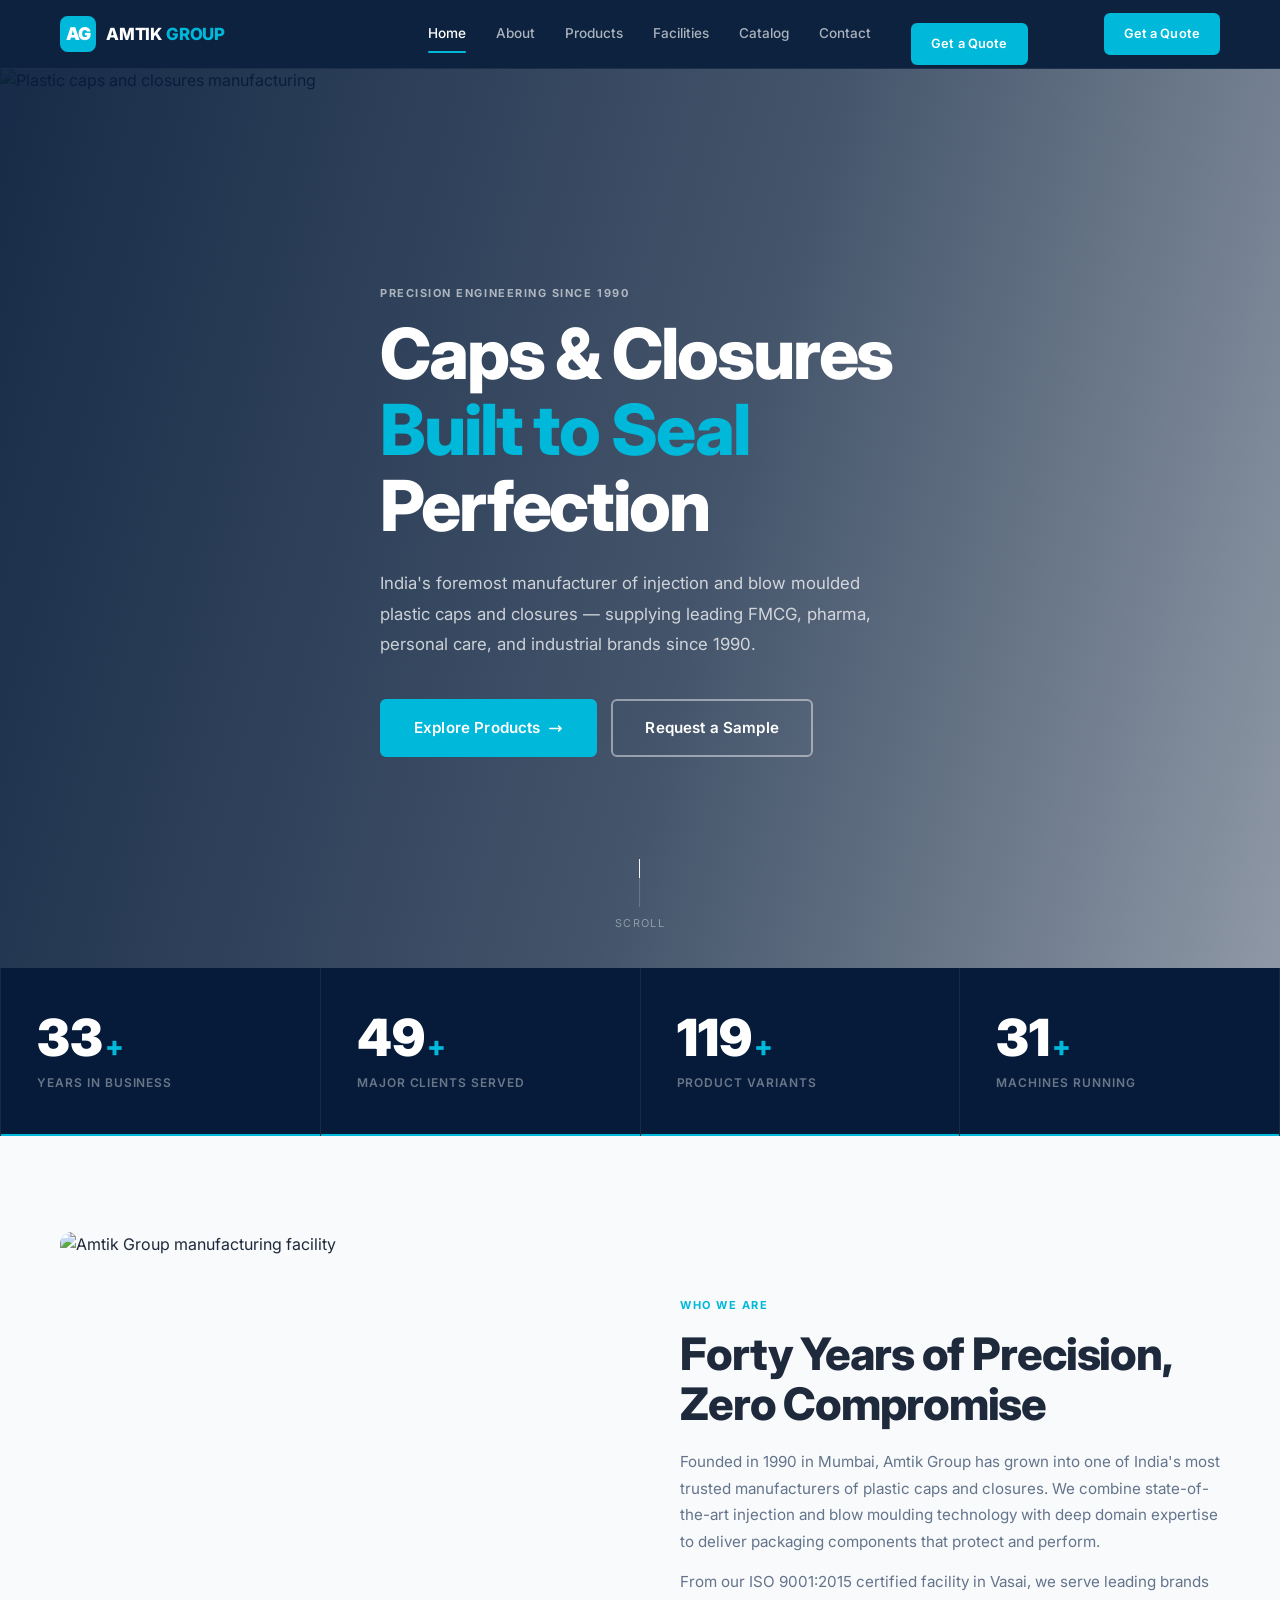
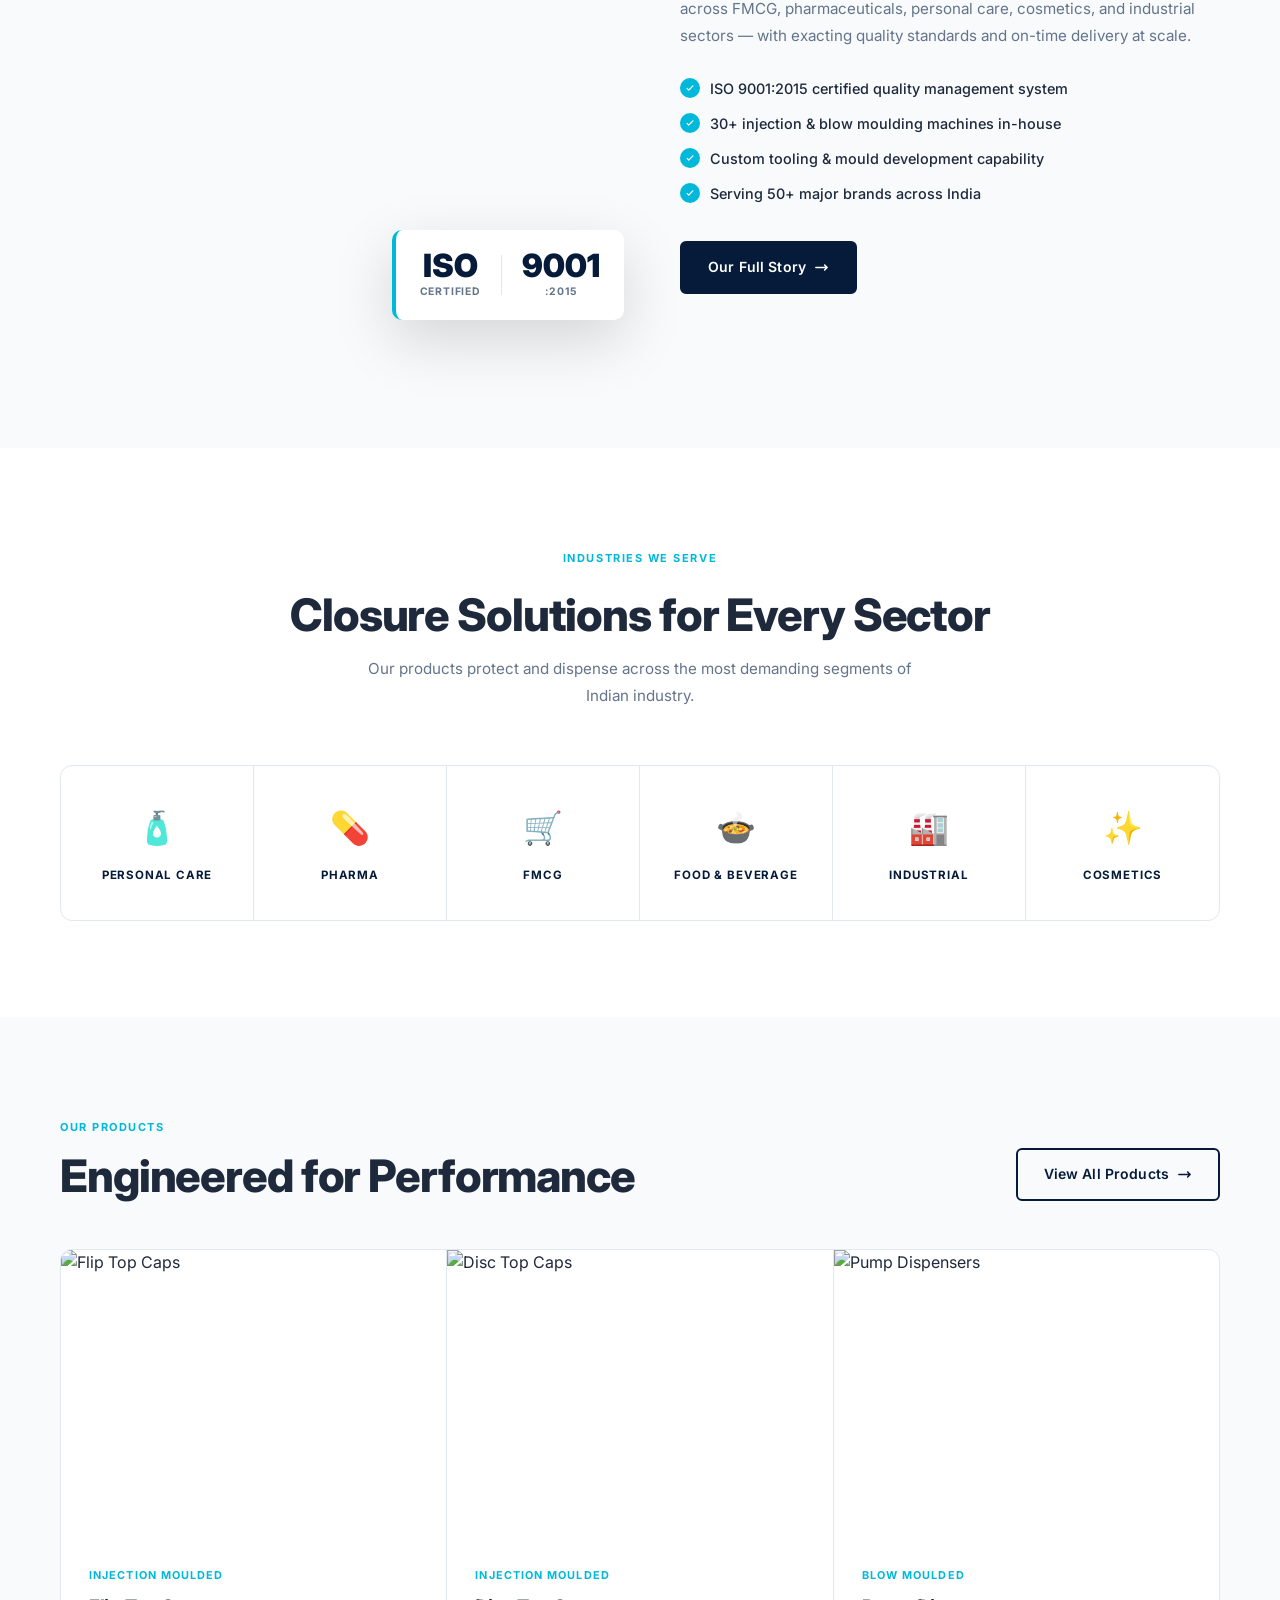
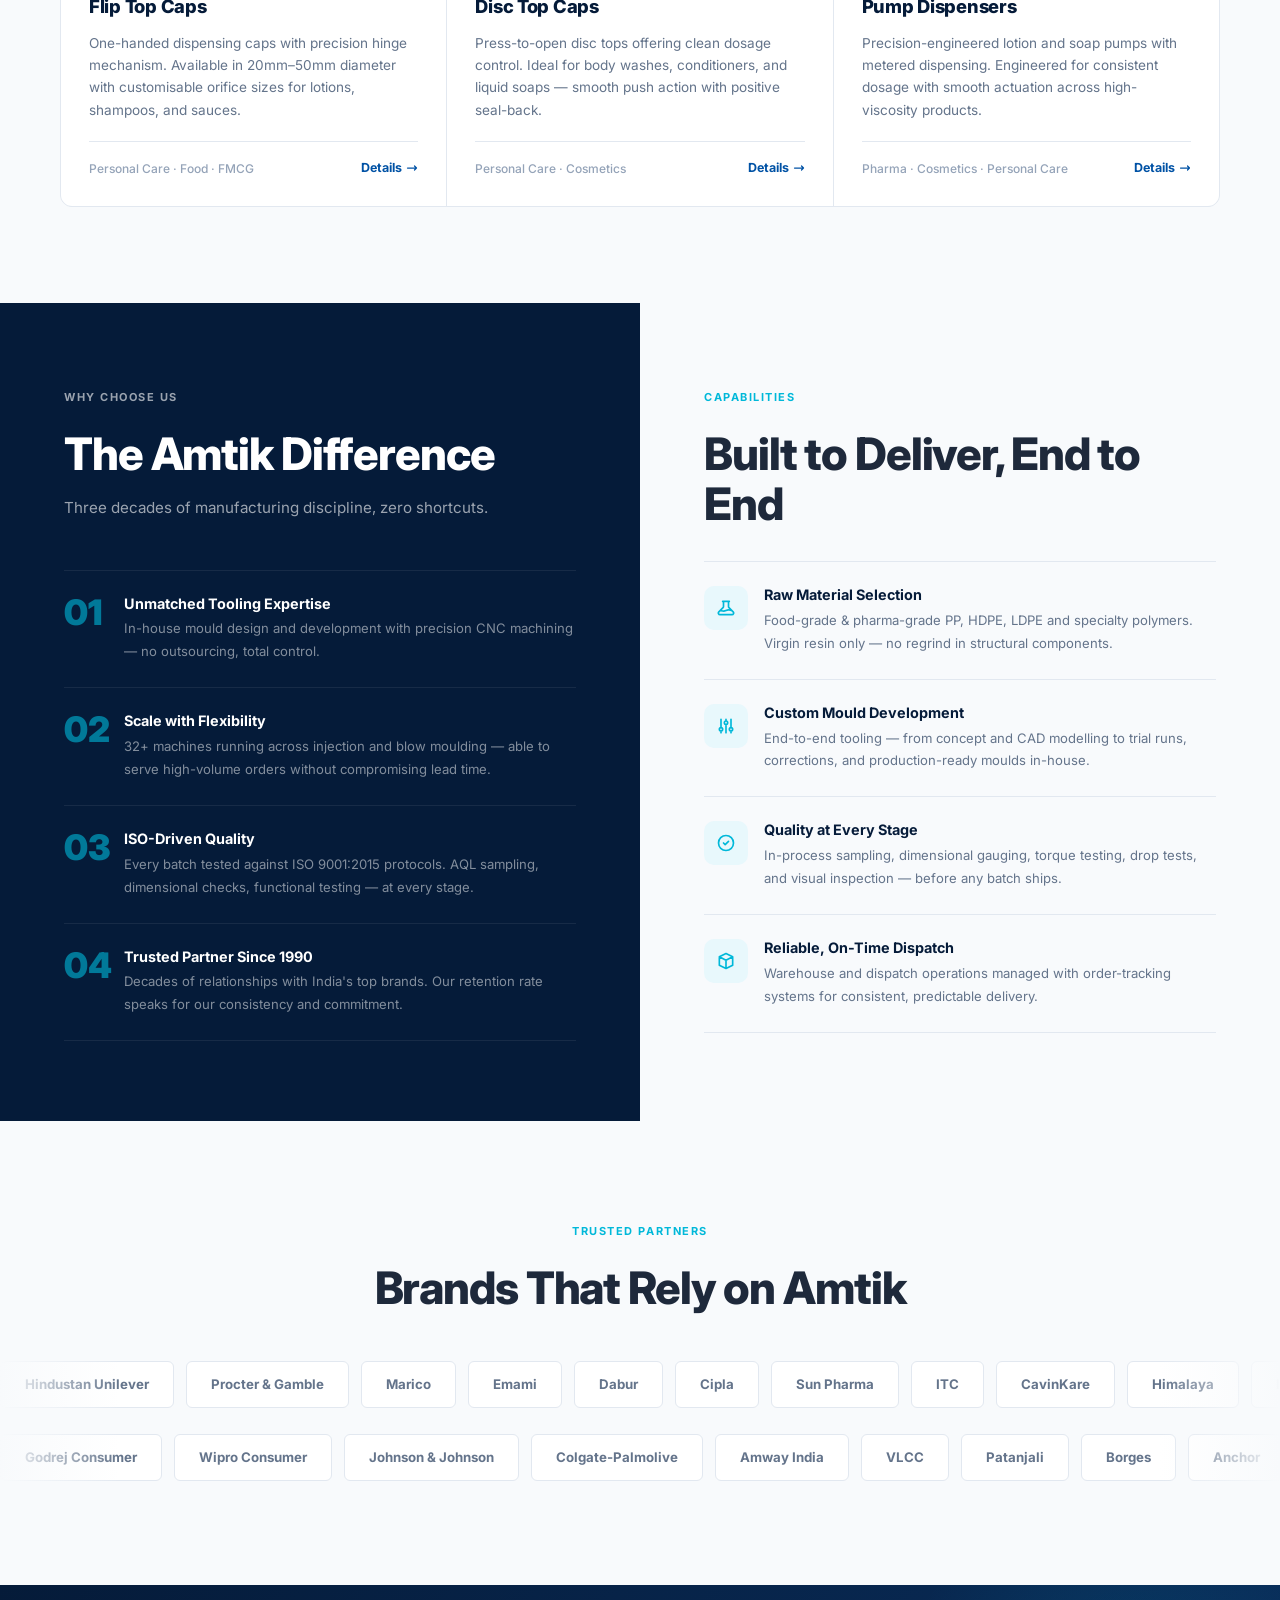
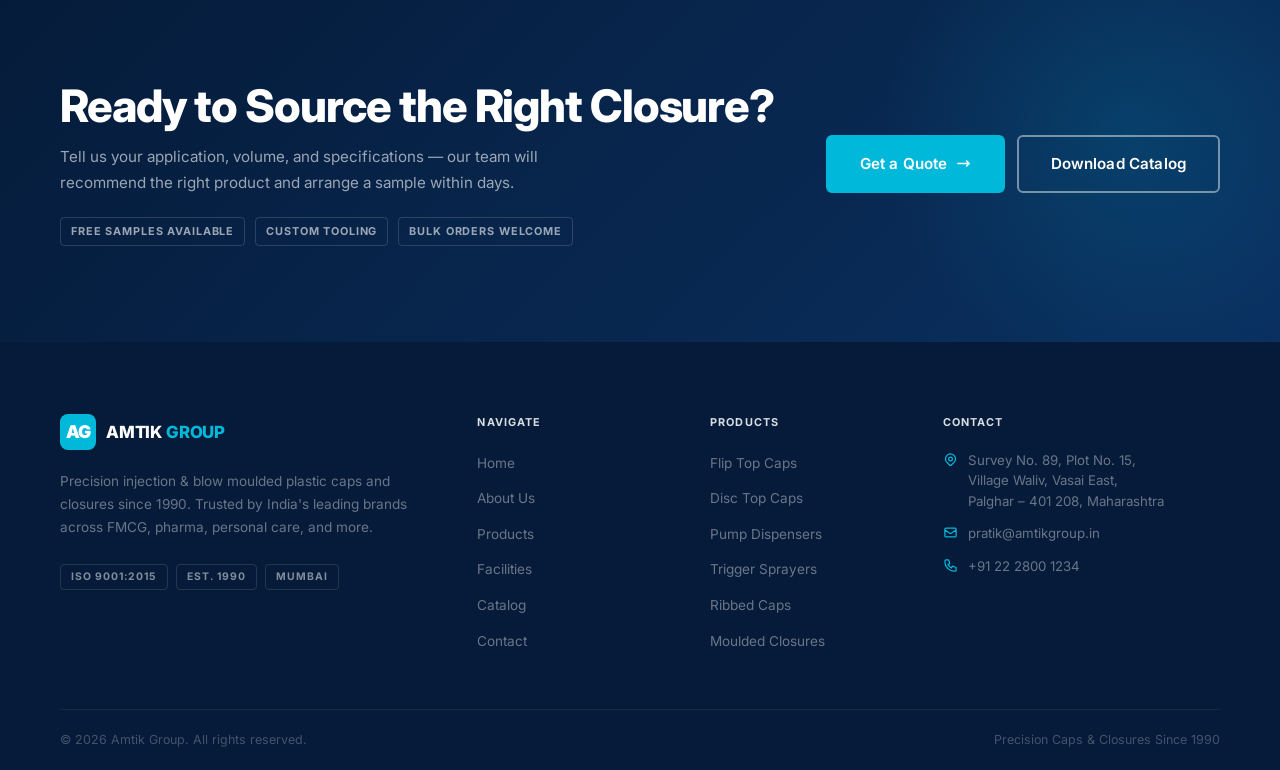
==== index.html @ 9a057780 "Initial build: Amtik Group multi-page website 6-page static site (Home, About, Products, Facilities," ====
<!DOCTYPE html>
<html lang="en">
<head>
  <meta charset="UTF-8">
  <meta name="viewport" content="width=device-width, initial-scale=1.0">
  <title>Amtik Group — Precision Plastic Caps &amp; Closures Since 1990</title>
  <meta name="description" content="India's trusted manufacturer of injection and blow moulded plastic caps and closures for FMCG, pharma, personal care, and industrial segments. ISO 9001:2015 certified.">
  <link rel="stylesheet" href="style.css">
</head>
<body>

  <div id="nav-mount"></div>

  <!-- HERO -->
  <section class="hero">
    <div class="hero-img">
      <img src="https://images.unsplash.com/photo-1504328345606-18bbc8c9d7d1?auto=format&fit=crop&w=1600&q=85" alt="Plastic caps and closures manufacturing" loading="eager">
    </div>
    <div class="container">
      <div class="hero-content">
        <span class="eyebrow eyebrow-white">Precision Engineering Since 1990</span>
        <h1>Caps &amp; Closures<br><em>Built to Seal</em><br>Perfection</h1>
        <p class="hero-sub">India's foremost manufacturer of injection and blow moulded plastic caps and closures — supplying leading FMCG, pharma, personal care, and industrial brands since 1990.</p>
        <div class="hero-actions">
          <a href="products.html" class="btn btn-primary btn-lg">
            Explore Products
            <svg xmlns="http://www.w3.org/2000/svg" fill="none" viewBox="0 0 24 24" stroke="currentColor" stroke-width="2.5"><path stroke-linecap="round" stroke-linejoin="round" d="M17 8l4 4m0 0l-4 4m4-4H3"/></svg>
          </a>
          <a href="contact.html" class="btn btn-outline btn-lg">Request a Sample</a>
        </div>
      </div>
    </div>
    <div class="hero-scroll">
      <div class="scroll-bar"></div>
      <span>Scroll</span>
    </div>
  </section>

  <!-- STATS -->
  <div class="stats">
    <div class="stats-row">
      <div class="stat">
        <div class="stat-num"><span data-target="34">0</span><sup>+</sup></div>
        <div class="stat-label">Years in Business</div>
      </div>
      <div class="stat">
        <div class="stat-num"><span data-target="50">0</span><sup>+</sup></div>
        <div class="stat-label">Major Clients Served</div>
      </div>
      <div class="stat">
        <div class="stat-num"><span data-target="120">0</span><sup>+</sup></div>
        <div class="stat-label">Product Variants</div>
      </div>
      <div class="stat">
        <div class="stat-num"><span data-target="32">0</span><sup>+</sup></div>
        <div class="stat-label">Machines Running</div>
      </div>
    </div>
  </div>

  <!-- ABOUT STRIP -->
  <section class="about-home">
    <div class="container">
      <div class="about-home-grid">
        <div class="about-home-image" data-reveal>
          <img src="https://images.unsplash.com/photo-1581092918056-0c4c3acd3789?auto=format&fit=crop&w=800&q=85" alt="Amtik Group manufacturing facility" loading="lazy">
          <div class="about-home-badge">
            <div class="badge-stat">
              <div class="num">ISO</div>
              <div class="lbl">Certified</div>
            </div>
            <div class="badge-divider"></div>
            <div class="badge-stat">
              <div class="num">9001</div>
              <div class="lbl">:2015</div>
            </div>
          </div>
        </div>
        <div class="about-home-text" data-reveal>
          <span class="eyebrow">Who We Are</span>
          <h2>Forty Years of Precision, Zero Compromise</h2>
          <p>Founded in 1990 in Mumbai, Amtik Group has grown into one of India's most trusted manufacturers of plastic caps and closures. We combine state-of-the-art injection and blow moulding technology with deep domain expertise to deliver packaging components that protect and perform.</p>
          <p>From our ISO 9001:2015 certified facility in Vasai, we serve leading brands across FMCG, pharmaceuticals, personal care, cosmetics, and industrial sectors — with exacting quality standards and on-time delivery at scale.</p>
          <ul class="check-list">
            <li>
              <span class="check-icon">
                <svg xmlns="http://www.w3.org/2000/svg" fill="none" viewBox="0 0 24 24" stroke="white" stroke-width="3"><path stroke-linecap="round" stroke-linejoin="round" d="M5 13l4 4L19 7"/></svg>
              </span>
              ISO 9001:2015 certified quality management system
            </li>
            <li>
              <span class="check-icon">
                <svg xmlns="http://www.w3.org/2000/svg" fill="none" viewBox="0 0 24 24" stroke="white" stroke-width="3"><path stroke-linecap="round" stroke-linejoin="round" d="M5 13l4 4L19 7"/></svg>
              </span>
              30+ injection &amp; blow moulding machines in-house
            </li>
            <li>
              <span class="check-icon">
                <svg xmlns="http://www.w3.org/2000/svg" fill="none" viewBox="0 0 24 24" stroke="white" stroke-width="3"><path stroke-linecap="round" stroke-linejoin="round" d="M5 13l4 4L19 7"/></svg>
              </span>
              Custom tooling &amp; mould development capability
            </li>
            <li>
              <span class="check-icon">
                <svg xmlns="http://www.w3.org/2000/svg" fill="none" viewBox="0 0 24 24" stroke="white" stroke-width="3"><path stroke-linecap="round" stroke-linejoin="round" d="M5 13l4 4L19 7"/></svg>
              </span>
              Serving 50+ major brands across India
            </li>
          </ul>
          <a href="about.html" class="btn btn-dark">
            Our Full Story
            <svg xmlns="http://www.w3.org/2000/svg" fill="none" viewBox="0 0 24 24" stroke="currentColor" stroke-width="2.5"><path stroke-linecap="round" stroke-linejoin="round" d="M17 8l4 4m0 0l-4 4m4-4H3"/></svg>
          </a>
        </div>
      </div>
    </div>
  </section>

  <!-- INDUSTRIES SERVED -->
  <section class="industries">
    <div class="container">
      <div class="section-header center" data-reveal>
        <span class="eyebrow">Industries We Serve</span>
        <h2>Closure Solutions for Every Sector</h2>
        <p>Our products protect and dispense across the most demanding segments of Indian industry.</p>
      </div>
      <div class="ind-grid" data-reveal>
        <div class="ind-cell">
          <div class="ind-icon">🧴</div>
          <div class="ind-name">Personal Care</div>
        </div>
        <div class="ind-cell">
          <div class="ind-icon">💊</div>
          <div class="ind-name">Pharma</div>
        </div>
        <div class="ind-cell">
          <div class="ind-icon">🛒</div>
          <div class="ind-name">FMCG</div>
        </div>
        <div class="ind-cell">
          <div class="ind-icon">🍲</div>
          <div class="ind-name">Food &amp; Beverage</div>
        </div>
        <div class="ind-cell">
          <div class="ind-icon">🏭</div>
          <div class="ind-name">Industrial</div>
        </div>
        <div class="ind-cell">
          <div class="ind-icon">✨</div>
          <div class="ind-name">Cosmetics</div>
        </div>
      </div>
    </div>
  </section>

  <!-- FEATURED PRODUCTS -->
  <section class="products-home">
    <div class="container">
      <div class="prod-header">
        <div>
          <span class="eyebrow">Our Products</span>
          <h2>Engineered for Performance</h2>
        </div>
        <a href="products.html" class="btn btn-outline-dark">
          View All Products
          <svg xmlns="http://www.w3.org/2000/svg" fill="none" viewBox="0 0 24 24" stroke="currentColor" stroke-width="2.5"><path stroke-linecap="round" stroke-linejoin="round" d="M17 8l4 4m0 0l-4 4m4-4H3"/></svg>
        </a>
      </div>
      <div class="prod-grid">
        <!-- Card 1 -->
        <div class="prod-card" data-reveal>
          <div class="prod-card-img">
            <img src="https://images.unsplash.com/photo-1616118132534-381148898bb4?auto=format&fit=crop&w=600&q=85" alt="Flip Top Caps" loading="lazy">
          </div>
          <div class="prod-card-body">
            <div class="prod-card-tag">Injection Moulded</div>
            <div class="prod-card-name">Flip Top Caps</div>
            <p class="prod-card-desc">One-handed dispensing caps with precision hinge mechanism. Available in 20mm–50mm diameter with customisable orifice sizes for lotions, shampoos, and sauces.</p>
            <div class="prod-card-footer">
              <span class="prod-card-apps">Personal Care · Food · FMCG</span>
              <a href="products.html" class="prod-card-link">
                Details
                <svg xmlns="http://www.w3.org/2000/svg" fill="none" viewBox="0 0 24 24" stroke="currentColor" stroke-width="2.5"><path stroke-linecap="round" stroke-linejoin="round" d="M17 8l4 4m0 0l-4 4m4-4H3"/></svg>
              </a>
            </div>
          </div>
        </div>
        <!-- Card 2 -->
        <div class="prod-card" data-reveal>
          <div class="prod-card-img">
            <img src="https://images.unsplash.com/photo-1644421492933-b5fa4e1b444a?auto=format&fit=crop&w=600&q=85" alt="Disc Top Caps" loading="lazy">
          </div>
          <div class="prod-card-body">
            <div class="prod-card-tag">Injection Moulded</div>
            <div class="prod-card-name">Disc Top Caps</div>
            <p class="prod-card-desc">Press-to-open disc tops offering clean dosage control. Ideal for body washes, conditioners, and liquid soaps — smooth push action with positive seal-back.</p>
            <div class="prod-card-footer">
              <span class="prod-card-apps">Personal Care · Cosmetics</span>
              <a href="products.html" class="prod-card-link">
                Details
                <svg xmlns="http://www.w3.org/2000/svg" fill="none" viewBox="0 0 24 24" stroke="currentColor" stroke-width="2.5"><path stroke-linecap="round" stroke-linejoin="round" d="M17 8l4 4m0 0l-4 4m4-4H3"/></svg>
              </a>
            </div>
          </div>
        </div>
        <!-- Card 3 -->
        <div class="prod-card" data-reveal>
          <div class="prod-card-img">
            <img src="https://images.unsplash.com/photo-1637730177972-0bb1d3a05c43?auto=format&fit=crop&w=600&q=85" alt="Pump Dispensers" loading="lazy">
          </div>
          <div class="prod-card-body">
            <div class="prod-card-tag">Blow Moulded</div>
            <div class="prod-card-name">Pump Dispensers</div>
            <p class="prod-card-desc">Precision-engineered lotion and soap pumps with metered dispensing. Engineered for consistent dosage with smooth actuation across high-viscosity products.</p>
            <div class="prod-card-footer">
              <span class="prod-card-apps">Pharma · Cosmetics · Personal Care</span>
              <a href="products.html" class="prod-card-link">
                Details
                <svg xmlns="http://www.w3.org/2000/svg" fill="none" viewBox="0 0 24 24" stroke="currentColor" stroke-width="2.5"><path stroke-linecap="round" stroke-linejoin="round" d="M17 8l4 4m0 0l-4 4m4-4H3"/></svg>
              </a>
            </div>
          </div>
        </div>
      </div>
    </div>
  </section>

  <!-- WHY AMTIK -->
  <section class="why" style="padding:0;">
    <div class="why-inner">
      <div class="why-left">
        <span class="eyebrow eyebrow-white">Why Choose Us</span>
        <h2 style="color:#fff;">The Amtik Difference</h2>
        <p style="color:rgba(255,255,255,.6);">Three decades of manufacturing discipline, zero shortcuts.</p>
        <div class="why-points">
          <div class="why-pt">
            <div class="why-pt-num">01</div>
            <div>
              <h4>Unmatched Tooling Expertise</h4>
              <p>In-house mould design and development with precision CNC machining — no outsourcing, total control.</p>
            </div>
          </div>
          <div class="why-pt">
            <div class="why-pt-num">02</div>
            <div>
              <h4>Scale with Flexibility</h4>
              <p>32+ machines running across injection and blow moulding — able to serve high-volume orders without compromising lead time.</p>
            </div>
          </div>
          <div class="why-pt">
            <div class="why-pt-num">03</div>
            <div>
              <h4>ISO-Driven Quality</h4>
              <p>Every batch tested against ISO 9001:2015 protocols. AQL sampling, dimensional checks, functional testing — at every stage.</p>
            </div>
          </div>
          <div class="why-pt">
            <div class="why-pt-num">04</div>
            <div>
              <h4>Trusted Partner Since 1990</h4>
              <p>Decades of relationships with India's top brands. Our retention rate speaks for our consistency and commitment.</p>
            </div>
          </div>
        </div>
      </div>
      <div class="why-right">
        <span class="eyebrow">Capabilities</span>
        <h2>Built to Deliver, End to End</h2>
        <div class="strength-list">
          <div class="strength">
            <div class="strength-icon">
              <svg xmlns="http://www.w3.org/2000/svg" fill="none" viewBox="0 0 24 24" stroke="currentColor" stroke-width="2"><path stroke-linecap="round" stroke-linejoin="round" d="M19.428 15.428a2 2 0 00-1.022-.547l-2.387-.477a6 6 0 00-3.86.517l-.318.158a6 6 0 01-3.86.517L6.05 15.21a2 2 0 00-1.806.547M8 4h8l-1 1v5.172a2 2 0 00.586 1.414l5 5c1.26 1.26.367 3.414-1.415 3.414H4.828c-1.782 0-2.674-2.154-1.414-3.414l5-5A2 2 0 009 10.172V5L8 4z"/></svg>
            </div>
            <div>
              <h4>Raw Material Selection</h4>
              <p>Food-grade &amp; pharma-grade PP, HDPE, LDPE and specialty polymers. Virgin resin only — no regrind in structural components.</p>
            </div>
          </div>
          <div class="strength">
            <div class="strength-icon">
              <svg xmlns="http://www.w3.org/2000/svg" fill="none" viewBox="0 0 24 24" stroke="currentColor" stroke-width="2"><path stroke-linecap="round" stroke-linejoin="round" d="M12 6V4m0 2a2 2 0 100 4m0-4a2 2 0 110 4m-6 8a2 2 0 100-4m0 4a2 2 0 110-4m0 4v2m0-6V4m6 6v10m6-2a2 2 0 100-4m0 4a2 2 0 110-4m0 4v2m0-6V4"/></svg>
            </div>
            <div>
              <h4>Custom Mould Development</h4>
              <p>End-to-end tooling — from concept and CAD modelling to trial runs, corrections, and production-ready moulds in-house.</p>
            </div>
          </div>
          <div class="strength">
            <div class="strength-icon">
              <svg xmlns="http://www.w3.org/2000/svg" fill="none" viewBox="0 0 24 24" stroke="currentColor" stroke-width="2"><path stroke-linecap="round" stroke-linejoin="round" d="M9 12l2 2 4-4m6 2a9 9 0 11-18 0 9 9 0 0118 0z"/></svg>
            </div>
            <div>
              <h4>Quality at Every Stage</h4>
              <p>In-process sampling, dimensional gauging, torque testing, drop tests, and visual inspection — before any batch ships.</p>
            </div>
          </div>
          <div class="strength">
            <div class="strength-icon">
              <svg xmlns="http://www.w3.org/2000/svg" fill="none" viewBox="0 0 24 24" stroke="currentColor" stroke-width="2"><path stroke-linecap="round" stroke-linejoin="round" d="M20 7l-8-4-8 4m16 0l-8 4m8-4v10l-8 4m0-10L4 7m8 4v10M4 7v10l8 4"/></svg>
            </div>
            <div>
              <h4>Reliable, On-Time Dispatch</h4>
              <p>Warehouse and dispatch operations managed with order-tracking systems for consistent, predictable delivery.</p>
            </div>
          </div>
        </div>
      </div>
    </div>
  </section>

  <!-- CLIENTS -->
  <section class="clients">
    <div class="container">
      <div class="section-header center" data-reveal>
        <span class="eyebrow">Trusted Partners</span>
        <h2>Brands That Rely on Amtik</h2>
      </div>
    </div>
    <div class="marquee-wrap" style="margin-top:16px;">
      <div class="marquee-track">
        <span class="client-pill">Hindustan Unilever</span>
        <span class="client-pill">Procter &amp; Gamble</span>
        <span class="client-pill">Marico</span>
        <span class="client-pill">Emami</span>
        <span class="client-pill">Dabur</span>
        <span class="client-pill">Cipla</span>
        <span class="client-pill">Sun Pharma</span>
        <span class="client-pill">ITC</span>
        <span class="client-pill">CavinKare</span>
        <span class="client-pill">Himalaya</span>
        <span class="client-pill">Bajaj Consumer</span>
        <span class="client-pill">Henkel</span>
        <span class="client-pill">Hindustan Unilever</span>
        <span class="client-pill">Procter &amp; Gamble</span>
        <span class="client-pill">Marico</span>
        <span class="client-pill">Emami</span>
        <span class="client-pill">Dabur</span>
        <span class="client-pill">Cipla</span>
        <span class="client-pill">Sun Pharma</span>
        <span class="client-pill">ITC</span>
        <span class="client-pill">CavinKare</span>
        <span class="client-pill">Himalaya</span>
        <span class="client-pill">Bajaj Consumer</span>
        <span class="client-pill">Henkel</span>
      </div>
    </div>
    <div class="marquee-wrap" style="margin-top:10px;">
      <div class="marquee-track rev">
        <span class="client-pill">Godrej Consumer</span>
        <span class="client-pill">Wipro Consumer</span>
        <span class="client-pill">Johnson &amp; Johnson</span>
        <span class="client-pill">Colgate-Palmolive</span>
        <span class="client-pill">Amway India</span>
        <span class="client-pill">VLCC</span>
        <span class="client-pill">Patanjali</span>
        <span class="client-pill">Borges</span>
        <span class="client-pill">Anchor</span>
        <span class="client-pill">Pidilite</span>
        <span class="client-pill">Godrej Consumer</span>
        <span class="client-pill">Wipro Consumer</span>
        <span class="client-pill">Johnson &amp; Johnson</span>
        <span class="client-pill">Colgate-Palmolive</span>
        <span class="client-pill">Amway India</span>
        <span class="client-pill">VLCC</span>
        <span class="client-pill">Patanjali</span>
        <span class="client-pill">Borges</span>
        <span class="client-pill">Anchor</span>
        <span class="client-pill">Pidilite</span>
      </div>
    </div>
  </section>

  <!-- CTA BAND -->
  <section class="cta-band">
    <div class="container">
      <div class="cta-band-inner">
        <div class="cta-band-text">
          <h2>Ready to Source the Right Closure?</h2>
          <p>Tell us your application, volume, and specifications — our team will recommend the right product and arrange a sample within days.</p>
          <div class="cta-band-badges">
            <span class="cta-badge">Free Samples Available</span>
            <span class="cta-badge">Custom Tooling</span>
            <span class="cta-badge">Bulk Orders Welcome</span>
          </div>
        </div>
        <div class="cta-band-actions">
          <a href="contact.html" class="btn btn-primary btn-lg">
            Get a Quote
            <svg xmlns="http://www.w3.org/2000/svg" fill="none" viewBox="0 0 24 24" stroke="currentColor" stroke-width="2.5"><path stroke-linecap="round" stroke-linejoin="round" d="M17 8l4 4m0 0l-4 4m4-4H3"/></svg>
          </a>
          <a href="catalog.html" class="btn btn-outline btn-lg">Download Catalog</a>
        </div>
      </div>
    </div>
  </section>

  <div id="footer-mount"></div>

  <script src="components.js"></script>
  <script src="main.js"></script>
</body>
</html>
---- style.css ----
@import url('https://fonts.googleapis.com/css2?family=Inter:wght@300;400;500;600;700;800;900&display=swap');

*, *::before, *::after { box-sizing: border-box; margin: 0; padding: 0; }
html { scroll-behavior: smooth; }
body { font-family: 'Inter', system-ui, sans-serif; color: #1E293B; background: #fff; line-height: 1.6; -webkit-font-smoothing: antialiased; overflow-x: hidden; }
img { max-width: 100%; height: auto; display: block; }
a { text-decoration: none; color: inherit; }
ul { list-style: none; }
button { cursor: pointer; font-family: inherit; border: none; background: none; }

/* ─── TOKENS ─────────────────────────────────────────── */
:root {
  --navy:    #051B39;
  --navy2:   #0A2B55;
  --blue:    #0052A5;
  --cyan:    #00B8D9;
  --white:   #FFFFFF;
  --off:     #F8FAFC;
  --border:  #E2E8F0;
  --text:    #1E293B;
  --muted:   #64748B;
  --light:   #94A3B8;
  --max:     1280px;
  --ease:    cubic-bezier(.4,0,.2,1);
}

/* ─── LAYOUT ─────────────────────────────────────────── */
.container { max-width: var(--max); margin: 0 auto; padding: 0 60px; }
@media (max-width: 900px) { .container { padding: 0 24px; } }

/* ─── TYPOGRAPHY ─────────────────────────────────────── */
.eyebrow {
  display: inline-block;
  font-size: 11px; font-weight: 700; letter-spacing: .14em; text-transform: uppercase;
  color: var(--cyan); margin-bottom: 14px;
}
.eyebrow-white { color: rgba(255,255,255,.6); }

h1 { font-size: clamp(2.8rem,5.5vw,5rem); font-weight: 800; line-height: 1.08; letter-spacing: -.03em; }
h2 { font-size: clamp(2rem,3.5vw,3rem); font-weight: 800; line-height: 1.12; letter-spacing: -.025em; }
h3 { font-size: clamp(1.25rem,2vw,1.6rem); font-weight: 700; line-height: 1.25; letter-spacing: -.015em; }
h4 { font-size: 1rem; font-weight: 700; line-height: 1.3; }
p { font-size: .95rem; line-height: 1.75; color: var(--muted); }

/* ─── BUTTONS ─────────────────────────────────────────── */
.btn {
  display: inline-flex; align-items: center; gap: 8px;
  font-size: .875rem; font-weight: 600; letter-spacing: .01em;
  padding: 13px 26px; border-radius: 6px;
  transition: all .2s var(--ease); cursor: pointer; white-space: nowrap;
  border: 2px solid transparent;
}
.btn svg { width: 15px; height: 15px; flex-shrink: 0; transition: transform .2s var(--ease); }
.btn:hover svg { transform: translateX(3px); }

.btn-primary   { background: var(--cyan); color: #fff; border-color: var(--cyan); }
.btn-primary:hover { background: #00a4c2; border-color: #00a4c2; box-shadow: 0 6px 20px rgba(0,184,217,.35); transform: translateY(-1px); }
.btn-dark      { background: var(--navy); color: #fff; border-color: var(--navy); }
.btn-dark:hover { background: var(--navy2); border-color: var(--navy2); transform: translateY(-1px); }
.btn-outline   { background: transparent; color: #fff; border-color: rgba(255,255,255,.45); }
.btn-outline:hover { background: rgba(255,255,255,.1); border-color: rgba(255,255,255,.8); }
.btn-outline-dark { background: transparent; color: var(--navy); border-color: var(--navy); }
.btn-outline-dark:hover { background: var(--navy); color: #fff; }
.btn-lg { padding: 15px 32px; font-size: .95rem; }
.btn-sm { padding: 9px 18px; font-size: .8rem; }

/* ─── NAVBAR ─────────────────────────────────────────── */
.nav {
  position: fixed; top: 0; left: 0; right: 0; z-index: 900;
  background: rgba(5,27,57,.97); backdrop-filter: blur(12px);
  border-bottom: 1px solid rgba(255,255,255,.08);
  transition: box-shadow .3s var(--ease);
}
.nav.scrolled { box-shadow: 0 4px 30px rgba(0,0,0,.35); }
.nav-inner {
  display: flex; align-items: center; gap: 36px;
  max-width: var(--max); margin: 0 auto; padding: 0 60px;
  height: 68px;
}
@media (max-width: 900px) { .nav-inner { padding: 0 24px; height: 60px; } }
.nav-logo { display: flex; align-items: center; gap: 10px; flex-shrink: 0; }
.nav-logo-mark {
  width: 36px; height: 36px; border-radius: 8px;
  background: var(--cyan); color: #fff;
  font-size: 1.1rem; font-weight: 900; letter-spacing: -.03em;
  display: flex; align-items: center; justify-content: center;
}
.nav-logo-text { font-size: 1.05rem; font-weight: 800; color: #fff; letter-spacing: -.01em; }
.nav-logo-text span { color: var(--cyan); }
.nav-links { display: flex; align-items: center; gap: 2px; margin-left: auto; }
.nav-link {
  padding: 8px 14px; font-size: .85rem; font-weight: 500; color: rgba(255,255,255,.65);
  border-radius: 6px; transition: all .2s var(--ease); position: relative;
}
.nav-link:hover { color: #fff; background: rgba(255,255,255,.08); }
.nav-link.active { color: #fff; }
.nav-link.active::after {
  content: ''; position: absolute; bottom: 0; left: 14px; right: 14px;
  height: 2px; background: var(--cyan); border-radius: 2px;
}
.nav-cta { margin-left: 16px; }
.hamburger { display: none; flex-direction: column; gap: 5px; padding: 6px; margin-left: auto; }
.hamburger span { width: 22px; height: 2px; background: #fff; border-radius: 2px; transition: all .25s; display: block; }
.hamburger.open span:nth-child(1) { transform: rotate(45deg) translate(4px,4px); }
.hamburger.open span:nth-child(2) { opacity: 0; }
.hamburger.open span:nth-child(3) { transform: rotate(-45deg) translate(4px,-4px); }

/* ─── PAGE HEADER BAND ────────────────────────────────── */
.page-header {
  background: linear-gradient(135deg, var(--navy) 0%, var(--navy2) 100%);
  padding: 110px 0 72px; margin-top: 68px;
  position: relative; overflow: hidden;
}
.page-header::before {
  content: ''; position: absolute; right: 0; top: 0; bottom: 0; width: 50%;
  background: radial-gradient(ellipse at right center, rgba(0,184,217,.12) 0%, transparent 70%);
}
.page-header-inner { position: relative; z-index: 1; }
.page-header h1 { color: #fff; max-width: 720px; }
.page-header p { color: rgba(255,255,255,.65); max-width: 600px; margin-top: 16px; font-size: 1.05rem; }

/* ─── HOME HERO ────────────────────────────────────────── */
.hero {
  position: relative; min-height: 100vh; display: flex; align-items: center;
  margin-top: 68px; overflow: hidden;
}
.hero-img { position: absolute; inset: 0; z-index: 0; }
.hero-img img { width: 100%; height: 100%; object-fit: cover; object-position: center; }
.hero-img::after {
  content: ''; position: absolute; inset: 0;
  background: linear-gradient(105deg, rgba(5,27,57,.93) 0%, rgba(5,27,57,.75) 55%, rgba(5,27,57,.45) 100%);
}
.hero-content { position: relative; z-index: 1; max-width: 700px; padding: 80px 0; }
.hero-content h1 { color: #fff; margin-bottom: 24px; }
.hero-content h1 em { font-style: normal; color: var(--cyan); }
.hero-sub { font-size: 1.05rem; color: rgba(255,255,255,.75); max-width: 520px; margin-bottom: 40px; line-height: 1.8; }
.hero-actions { display: flex; gap: 14px; flex-wrap: wrap; }
.hero-scroll {
  position: absolute; bottom: 36px; left: 50%; transform: translateX(-50%);
  display: flex; flex-direction: column; align-items: center; gap: 8px; z-index: 1;
}
.hero-scroll span { font-size: .68rem; letter-spacing: .12em; text-transform: uppercase; color: rgba(255,255,255,.4); }
.scroll-bar { width: 1px; height: 48px; background: rgba(255,255,255,.2); position: relative; overflow: hidden; }
.scroll-bar::after { content: ''; position: absolute; top: 0; left: 0; width: 100%; height: 40%; background: #fff; animation: sb 1.8s ease-in-out infinite; }
@keyframes sb { 0%{top:-40%} 100%{top:140%} }

/* ─── STATS ───────────────────────────────────────────── */
.stats { background: var(--navy); }
.stats-row {
  display: grid; grid-template-columns: repeat(4,1fr);
  border-left: 1px solid rgba(255,255,255,.07);
}
.stat {
  padding: 44px 36px; border-right: 1px solid rgba(255,255,255,.07);
  position: relative;
}
.stat::after {
  content: ''; position: absolute; bottom: 0; left: 0; right: 0;
  height: 2px; background: var(--cyan); transform: scaleX(0); transform-origin: left;
  transition: transform .5s var(--ease);
}
.stat.visible::after { transform: scaleX(1); }
.stat-num { font-size: clamp(2.5rem,4vw,3.5rem); font-weight: 900; color: #fff; line-height: 1; display: flex; align-items: baseline; gap: 2px; }
.stat-num sup { font-size: 55%; color: var(--cyan); font-weight: 800; }
.stat-label { font-size: .75rem; font-weight: 600; letter-spacing: .08em; text-transform: uppercase; color: rgba(255,255,255,.4); margin-top: 10px; }

/* ─── SECTIONS ─────────────────────────────────────────── */
section { padding: 96px 0; }
.section-header { margin-bottom: 56px; }
.section-header.center { text-align: center; }
.section-header h2 { margin-top: 8px; }
.section-header p { margin-top: 16px; max-width: 560px; }
.section-header.center p { margin: 16px auto 0; }

/* ─── ABOUT STRIP (Home) ──────────────────────────────── */
.about-home { background: var(--off); }
.about-home-grid { display: grid; grid-template-columns: 1fr 1fr; gap: 80px; align-items: center; }
.about-home-image { position: relative; }
.about-home-image img { width: 100%; aspect-ratio: 3/4; object-fit: cover; border-radius: 12px; }
.about-home-badge {
  position: absolute; bottom: 32px; right: -24px;
  background: #fff; border-radius: 10px; padding: 20px 24px;
  box-shadow: 0 20px 60px rgba(0,0,0,.15);
  border-left: 4px solid var(--cyan);
  display: flex; gap: 20px; align-items: center;
}
.badge-stat { text-align: center; }
.badge-stat .num { font-size: 2rem; font-weight: 900; color: var(--navy); line-height: 1; }
.badge-stat .lbl { font-size: .65rem; font-weight: 700; letter-spacing: .08em; text-transform: uppercase; color: var(--muted); margin-top: 2px; }
.badge-divider { width: 1px; height: 40px; background: var(--border); }
.about-home-text h2 { margin-bottom: 20px; }
.about-home-text p { margin-bottom: 14px; }
.check-list { margin: 28px 0 36px; display: flex; flex-direction: column; gap: 12px; }
.check-list li { display: flex; align-items: flex-start; gap: 10px; font-size: .9rem; font-weight: 500; color: var(--text); }
.check-icon { width: 20px; height: 20px; border-radius: 50%; background: var(--cyan); flex-shrink: 0; display: flex; align-items: center; justify-content: center; margin-top: 1px; }
.check-icon svg { width: 10px; height: 10px; }

/* ─── INDUSTRIES ──────────────────────────────────────── */
.industries { background: #fff; }
.ind-grid { display: grid; grid-template-columns: repeat(6,1fr); gap: 0; border: 1px solid var(--border); border-radius: 12px; overflow: hidden; margin-top: 48px; }
.ind-cell {
  padding: 36px 20px; text-align: center; border-right: 1px solid var(--border);
  cursor: default; transition: background .2s var(--ease); position: relative; overflow: hidden;
}
.ind-cell:last-child { border-right: none; }
.ind-cell::after { content: ''; position: absolute; top: 0; left: 0; right: 0; height: 3px; background: var(--cyan); transform: scaleX(0); transition: transform .25s var(--ease); }
.ind-cell:hover { background: #F0FBFF; }
.ind-cell:hover::after { transform: scaleX(1); }
.ind-icon { font-size: 2rem; margin-bottom: 12px; }
.ind-name { font-size: .72rem; font-weight: 700; letter-spacing: .07em; text-transform: uppercase; color: var(--navy); }

/* ─── PRODUCTS GRID ───────────────────────────────────── */
.products-home { background: var(--off); }
.prod-grid { display: grid; grid-template-columns: repeat(3,1fr); gap: 1px; background: var(--border); border: 1px solid var(--border); border-radius: 12px; overflow: hidden; }
.prod-card {
  background: #fff; overflow: hidden;
  transition: box-shadow .25s var(--ease);
  display: flex; flex-direction: column;
}
.prod-card:hover { box-shadow: inset 0 0 0 2px var(--cyan); }
.prod-card-img { aspect-ratio: 4/3; overflow: hidden; position: relative; }
.prod-card-img img { width: 100%; height: 100%; object-fit: cover; transition: transform .5s var(--ease); }
.prod-card:hover .prod-card-img img { transform: scale(1.05); }
.prod-card-img-placeholder { aspect-ratio: 4/3; display: flex; align-items: center; justify-content: center; }
.prod-card-body { padding: 28px; flex: 1; display: flex; flex-direction: column; }
.prod-card-tag { font-size: .68rem; font-weight: 700; letter-spacing: .1em; text-transform: uppercase; color: var(--cyan); margin-bottom: 8px; }
.prod-card-name { font-size: 1.15rem; font-weight: 800; color: var(--navy); margin-bottom: 10px; letter-spacing: -.015em; }
.prod-card-desc { font-size: .85rem; color: var(--muted); line-height: 1.65; flex: 1; }
.prod-card-footer { display: flex; justify-content: space-between; align-items: center; margin-top: 20px; padding-top: 16px; border-top: 1px solid var(--border); }
.prod-card-apps { font-size: .75rem; color: var(--light); font-weight: 500; }
.prod-card-link { font-size: .78rem; font-weight: 700; color: var(--blue); display: flex; align-items: center; gap: 4px; transition: color .2s; }
.prod-card-link svg { width: 12px; height: 12px; }
.prod-card:hover .prod-card-link { color: var(--cyan); }
.prod-header { display: flex; justify-content: space-between; align-items: flex-end; margin-bottom: 48px; flex-wrap: wrap; gap: 20px; }

/* ─── WHY US ──────────────────────────────────────────── */
.why { background: #fff; }
.why-inner { display: grid; grid-template-columns: 1fr 1fr; }
.why-left { background: var(--navy); padding: 80px 64px; }
.why-right { background: var(--off); padding: 80px 64px; }
.why-left h2 { color: #fff; margin-bottom: 16px; margin-top: 8px; }
.why-left > p { color: rgba(255,255,255,.6); margin-bottom: 48px; }
.why-points { display: flex; flex-direction: column; gap: 0; }
.why-pt {
  display: flex; gap: 20px; padding: 24px 0;
  border-top: 1px solid rgba(255,255,255,.07);
}
.why-pt:last-child { border-bottom: 1px solid rgba(255,255,255,.07); }
.why-pt-num { font-size: 2.2rem; font-weight: 900; color: var(--cyan); line-height: 1; flex-shrink: 0; width: 40px; opacity: .6; }
.why-pt h4 { color: #fff; margin-bottom: 4px; font-size: .9rem; }
.why-pt p { font-size: .82rem; color: rgba(255,255,255,.5); }
.strength-list { display: flex; flex-direction: column; gap: 0; }
.strength {
  display: flex; gap: 16px; align-items: flex-start;
  padding: 24px 0; border-bottom: 1px solid var(--border);
}
.strength:first-child { border-top: 1px solid var(--border); }
.strength-icon { width: 44px; height: 44px; border-radius: 10px; background: #E8F8FC; display: flex; align-items: center; justify-content: center; flex-shrink: 0; }
.strength-icon svg { width: 20px; height: 20px; color: var(--cyan); }
.strength h4 { color: var(--navy); margin-bottom: 4px; font-size: .9rem; }
.strength p { font-size: .82rem; }
.why-right h2 { margin-bottom: 32px; margin-top: 8px; }

/* ─── CLIENTS ─────────────────────────────────────────── */
.clients { background: var(--off); overflow: hidden; }
.marquee-wrap { overflow: hidden; position: relative; padding: 8px 0; }
.marquee-wrap::before, .marquee-wrap::after {
  content: ''; position: absolute; top: 0; bottom: 0; width: 120px; z-index: 2; pointer-events: none;
}
.marquee-wrap::before { left: 0; background: linear-gradient(to right, var(--off), transparent); }
.marquee-wrap::after  { right: 0; background: linear-gradient(to left, var(--off), transparent); }
.marquee-track { display: flex; gap: 12px; width: max-content; animation: marquee 28s linear infinite; }
.marquee-track.rev { animation-direction: reverse; animation-duration: 32s; }
@keyframes marquee { from { transform: translateX(0) } to { transform: translateX(-50%) } }
.client-pill {
  flex-shrink: 0; padding: 12px 24px;
  background: #fff; border: 1px solid var(--border); border-radius: 6px;
  font-size: .83rem; font-weight: 700; color: var(--muted);
  white-space: nowrap; transition: all .2s;
}
.client-pill:hover { border-color: var(--cyan); color: var(--navy); }
.clients .section-header { margin-bottom: 40px; }

/* ─── CTA BANNER ──────────────────────────────────────── */
.cta-band {
  background: linear-gradient(135deg, var(--navy) 0%, #0A3060 100%);
  position: relative; overflow: hidden;
}
.cta-band::before {
  content: ''; position: absolute; right: -100px; top: -100px;
  width: 500px; height: 500px; border-radius: 50%;
  background: radial-gradient(circle, rgba(0,184,217,.15), transparent 70%);
}
.cta-band-inner { display: flex; align-items: center; justify-content: space-between; gap: 40px; flex-wrap: wrap; position: relative; z-index: 1; }
.cta-band-text h2 { color: #fff; margin-bottom: 12px; }
.cta-band-text p { color: rgba(255,255,255,.6); max-width: 500px; }
.cta-band-badges { display: flex; gap: 10px; flex-wrap: wrap; margin-top: 20px; }
.cta-badge { font-size: .68rem; font-weight: 700; letter-spacing: .08em; text-transform: uppercase; color: rgba(255,255,255,.6); border: 1px solid rgba(255,255,255,.15); border-radius: 4px; padding: 5px 10px; }
.cta-band-actions { display: flex; gap: 12px; flex-wrap: wrap; flex-shrink: 0; }

/* ─── ABOUT PAGE SPECIFIC ─────────────────────────────── */
.about-story { background: #fff; }
.two-col { display: grid; grid-template-columns: 1fr 1fr; gap: 80px; align-items: center; }
.two-col.flip { direction: rtl; }
.two-col.flip > * { direction: ltr; }
.rounded-img { width: 100%; border-radius: 12px; object-fit: cover; }
.about-badges { display: flex; gap: 0; margin-top: 48px; }
.about-badge-item { flex: 1; text-align: center; padding: 28px 16px; border-right: 1px solid var(--border); border-top: 1px solid var(--border); border-bottom: 1px solid var(--border); }
.about-badge-item:first-child { border-left: 1px solid var(--border); border-radius: 10px 0 0 10px; }
.about-badge-item:last-child { border-radius: 0 10px 10px 0; }
.about-badge-item .big-num { font-size: 2.8rem; font-weight: 900; color: var(--navy); line-height: 1; }
.about-badge-item .big-lbl { font-size: .7rem; font-weight: 700; letter-spacing: .08em; text-transform: uppercase; color: var(--muted); margin-top: 4px; }
.values-section { background: var(--navy); }
.values-section h2 { color: #fff; }
.values-section .eyebrow { color: rgba(255,255,255,.5); }
.val-grid { display: grid; grid-template-columns: repeat(4,1fr); gap: 1px; background: rgba(255,255,255,.07); border-radius: 10px; overflow: hidden; margin-top: 48px; }
.val-card { background: rgba(255,255,255,.04); padding: 36px 28px; transition: background .25s; }
.val-card:hover { background: rgba(255,255,255,.08); }
.val-num { font-size: 3rem; font-weight: 900; color: rgba(255,255,255,.08); line-height: 1; margin-bottom: 16px; }
.val-title { font-size: .95rem; font-weight: 700; color: #fff; margin-bottom: 8px; }
.val-desc { font-size: .83rem; color: rgba(255,255,255,.5); line-height: 1.65; }
.timeline-section { background: var(--off); }
.tl-grid { display: grid; grid-template-columns: 1fr 1.4fr; gap: 80px; align-items: start; }
.tl { position: relative; padding-left: 4px; }
.tl::before { content: ''; position: absolute; left: 20px; top: 10px; bottom: 0; width: 2px; background: var(--border); }
.tl-item { display: flex; gap: 28px; margin-bottom: 36px; position: relative; }
.tl-dot { width: 42px; height: 42px; border-radius: 50%; background: var(--navy); flex-shrink: 0; display: flex; align-items: center; justify-content: center; position: relative; z-index: 1; border: 3px solid var(--border); }
.tl-dot svg { width: 16px; height: 16px; color: var(--cyan); }
.tl-year { font-size: 1rem; font-weight: 800; color: var(--cyan); margin-bottom: 2px; }
.tl-title { font-size: .9rem; font-weight: 700; color: var(--navy); margin-bottom: 4px; }
.tl-desc { font-size: .82rem; color: var(--muted); line-height: 1.6; }
.team-roles { display: flex; flex-wrap: wrap; gap: 10px; margin-top: 24px; }
.team-role { padding: 8px 16px; background: #fff; border: 1px solid var(--border); border-radius: 6px; font-size: .8rem; font-weight: 600; color: var(--navy); transition: all .2s; }
.team-role:hover { border-color: var(--cyan); color: var(--cyan); }
.iso-section { background: var(--navy); }
.iso-section h2 { color: #fff; }
.iso-section .eyebrow { color: rgba(255,255,255,.5); }
.iso-section p { color: rgba(255,255,255,.6); }
.iso-grid { display: grid; grid-template-columns: 1fr 1fr; gap: 80px; align-items: center; }
.iso-list { margin-top: 28px; display: flex; flex-direction: column; gap: 14px; }
.iso-list li { display: flex; gap: 10px; font-size: .88rem; color: rgba(255,255,255,.65); }
.iso-list li::before { content: ''; width: 6px; height: 6px; border-radius: 50%; background: var(--cyan); flex-shrink: 0; margin-top: 7px; }
.iso-badge-card { background: rgba(255,255,255,.05); border: 1px solid rgba(255,255,255,.1); border-radius: 12px; padding: 48px; text-align: center; }
.iso-badge-big { font-size: 5rem; font-weight: 900; color: var(--cyan); line-height: 1; }
.iso-sub { font-size: 1.2rem; font-weight: 700; color: rgba(255,255,255,.6); margin-top: 4px; }
.iso-tags { display: flex; flex-direction: column; gap: 12px; margin-top: 32px; }
.iso-tag { background: rgba(0,184,217,.1); border: 1px solid rgba(0,184,217,.2); border-radius: 6px; padding: 12px 16px; display: flex; align-items: center; gap: 10px; font-size: .85rem; color: rgba(255,255,255,.7); font-weight: 500; }
.iso-tag svg { width: 16px; height: 16px; color: var(--cyan); flex-shrink: 0; }

/* ─── PRODUCTS PAGE ────────────────────────────────────── */
.filter-bar { background: #fff; border-bottom: 1px solid var(--border); position: sticky; top: 68px; z-index: 100; }
.filter-inner { display: flex; gap: 8px; padding: 16px 60px; flex-wrap: wrap; }
@media (max-width: 900px) { .filter-inner { padding: 12px 24px; } }
.filter-btn {
  padding: 8px 16px; border-radius: 6px; border: 1px solid var(--border);
  font-size: .78rem; font-weight: 700; letter-spacing: .05em; text-transform: uppercase;
  color: var(--muted); background: #fff; cursor: pointer; transition: all .2s;
}
.filter-btn.active, .filter-btn:hover { background: var(--navy); color: #fff; border-color: var(--navy); }
.all-products { background: #fff; padding: 64px 0; }
.prod-full-grid { display: grid; grid-template-columns: repeat(3,1fr); gap: 1px; background: var(--border); border: 1px solid var(--border); border-radius: 12px; overflow: hidden; }
.prod-item {
  background: #fff; display: flex; flex-direction: column; overflow: hidden;
  transition: transform .25s var(--ease), box-shadow .25s var(--ease);
}
.prod-item.hidden { display: none; }
.prod-item-img { aspect-ratio: 4/3; overflow: hidden; }
.prod-item-img img { width: 100%; height: 100%; object-fit: cover; transition: transform .5s var(--ease); }
.prod-item:hover .prod-item-img img { transform: scale(1.06); }
.prod-item-img-placeholder {
  aspect-ratio: 4/3;
  display: flex; align-items: center; justify-content: center;
  position: relative; overflow: hidden;
}
.prod-item-img-placeholder::before {
  content: ''; position: absolute; inset: 0;
  background-image: radial-gradient(circle, rgba(255,255,255,.08) 1px, transparent 1px);
  background-size: 20px 20px;
}
.prod-item-body { padding: 28px; flex: 1; display: flex; flex-direction: column; }
.prod-item-cat { font-size: .68rem; font-weight: 700; letter-spacing: .1em; text-transform: uppercase; color: var(--cyan); margin-bottom: 8px; }
.prod-item-name { font-size: 1.25rem; font-weight: 800; color: var(--navy); margin-bottom: 10px; letter-spacing: -.015em; }
.prod-item-desc { font-size: .85rem; color: var(--muted); line-height: 1.65; flex: 1; margin-bottom: 20px; }
.prod-item-apps { margin-bottom: 20px; }
.prod-item-apps-label { font-size: .68rem; font-weight: 700; letter-spacing: .08em; text-transform: uppercase; color: var(--light); margin-bottom: 8px; }
.prod-item-app-tags { display: flex; flex-wrap: wrap; gap: 6px; }
.prod-item-app-tag { font-size: .75rem; padding: 4px 10px; background: var(--off); border: 1px solid var(--border); border-radius: 4px; color: var(--muted); font-weight: 500; }
.prod-item-cta { margin-top: auto; }
.prod-custom { background: var(--navy); border-radius: 12px; padding: 56px 64px; margin-top: 48px; display: flex; align-items: center; justify-content: space-between; gap: 32px; flex-wrap: wrap; }
.prod-custom h2 { color: #fff; }
.prod-custom p { color: rgba(255,255,255,.6); margin-top: 10px; }

/* ─── FACILITIES PAGE ─────────────────────────────────── */
.fleet-section { background: var(--off); }
.fleet-grid { display: grid; grid-template-columns: repeat(4,1fr); gap: 1px; background: var(--border); border: 1px solid var(--border); border-radius: 12px; overflow: hidden; margin-top: 48px; }
.fleet-card { background: #fff; padding: 32px 28px; position: relative; transition: background .2s; }
.fleet-card::after { content: ''; position: absolute; bottom: 0; left: 0; right: 0; height: 3px; background: var(--cyan); transform: scaleX(0); transform-origin: left; transition: transform .3s var(--ease); }
.fleet-card:hover { background: #F0FBFF; }
.fleet-card:hover::after { transform: scaleX(1); }
.fleet-num { font-size: 3rem; font-weight: 900; color: var(--navy); line-height: 1; }
.fleet-unit { font-size: .68rem; font-weight: 700; letter-spacing: .08em; text-transform: uppercase; color: var(--light); margin: 6px 0 12px; }
.fleet-name { font-size: .9rem; font-weight: 700; color: var(--navy); margin-bottom: 4px; }
.fleet-desc { font-size: .8rem; color: var(--muted); line-height: 1.55; }
.process-section { background: #fff; }
.process-grid { display: grid; grid-template-columns: 1fr 1fr; gap: 80px; align-items: start; }
.process-steps { display: flex; flex-direction: column; }
.process-step {
  display: flex; gap: 24px; padding: 28px 0;
  border-bottom: 1px solid var(--border);
  cursor: default; transition: background .15s;
}
.process-step:first-child { border-top: 1px solid var(--border); }
.step-num { font-size: 3rem; font-weight: 900; color: var(--border); line-height: 1; flex-shrink: 0; width: 56px; transition: color .25s; }
.process-step:hover .step-num { color: var(--cyan); }
.step-h { font-size: .95rem; font-weight: 700; color: var(--navy); margin-bottom: 6px; }
.step-p { font-size: .83rem; color: var(--muted); line-height: 1.6; }
.process-visual { position: sticky; top: 100px; }
.process-visual img { width: 100%; aspect-ratio: 3/4; object-fit: cover; border-radius: 12px; }
.equip-section { background: var(--off); }
.equip-grid { display: grid; grid-template-columns: repeat(3,1fr); gap: 24px; }
.equip-card { background: #fff; border: 1px solid var(--border); border-radius: 12px; overflow: hidden; transition: box-shadow .25s; }
.equip-card:hover { box-shadow: 0 8px 32px rgba(0,0,0,.08); }
.equip-head { background: var(--navy); padding: 24px 28px; display: flex; align-items: center; gap: 14px; }
.equip-head svg { width: 24px; height: 24px; color: var(--cyan); }
.equip-head h4 { color: #fff; font-size: .9rem; }
.equip-body { padding: 24px 28px; }
.equip-body p { font-size: .85rem; color: var(--muted); margin-bottom: 16px; line-height: 1.65; }
.equip-specs { display: flex; flex-direction: column; gap: 8px; }
.equip-spec { display: flex; align-items: flex-start; gap: 10px; font-size: .82rem; color: var(--muted); }
.equip-spec::before { content: ''; width: 5px; height: 5px; border-radius: 50%; background: var(--cyan); flex-shrink: 0; margin-top: 7px; }
.equip-spec strong { color: var(--text); }

/* ─── CONTACT PAGE ─────────────────────────────────────── */
.contact-grid { display: grid; grid-template-columns: 1fr 1.5fr; gap: 72px; align-items: start; }
.contact-offices { display: flex; flex-direction: column; gap: 16px; }
.office-card { background: #fff; border: 1px solid var(--border); border-radius: 10px; padding: 24px 28px; border-left: 3px solid var(--cyan); }
.office-type { font-size: .68rem; font-weight: 700; letter-spacing: .1em; text-transform: uppercase; color: var(--cyan); margin-bottom: 6px; }
.office-name { font-size: .95rem; font-weight: 700; color: var(--navy); margin-bottom: 8px; }
.office-addr { font-size: .85rem; color: var(--muted); line-height: 1.6; }
.contact-info-list { margin-top: 24px; display: flex; flex-direction: column; gap: 16px; }
.contact-info-item { display: flex; align-items: flex-start; gap: 14px; padding: 16px; border: 1px solid var(--border); border-radius: 8px; background: var(--off); }
.contact-info-item svg { width: 18px; height: 18px; color: var(--cyan); flex-shrink: 0; margin-top: 1px; }
.contact-info-item strong { display: block; font-size: .75rem; font-weight: 700; letter-spacing: .06em; text-transform: uppercase; color: var(--muted); margin-bottom: 2px; }
.contact-info-item a, .contact-info-item span { font-size: .9rem; color: var(--text); }
.contact-info-item a:hover { color: var(--cyan); }
.contact-form-box { background: #fff; border: 1px solid var(--border); border-radius: 12px; padding: 48px; box-shadow: 0 4px 40px rgba(0,0,0,.06); }
.form-group { margin-bottom: 20px; }
.form-group label { display: block; font-size: .75rem; font-weight: 700; letter-spacing: .06em; text-transform: uppercase; color: var(--muted); margin-bottom: 8px; }
.form-group input, .form-group select, .form-group textarea {
  width: 100%; padding: 12px 16px;
  border: 1.5px solid var(--border); border-radius: 6px;
  font-family: inherit; font-size: .9rem; color: var(--text);
  background: var(--off); transition: all .2s var(--ease); outline: none;
}
.form-group select {
  appearance: none; -webkit-appearance: none;
  background-image: url("data:image/svg+xml,%3Csvg xmlns='http://www.w3.org/2000/svg' viewBox='0 0 24 24' fill='none' stroke='%2394A3B8' stroke-width='2'%3E%3Cpolyline points='6 9 12 15 18 9'/%3E%3C/svg%3E");
  background-repeat: no-repeat; background-position: right 14px center; background-size: 16px; padding-right: 44px;
}
.form-group input:focus, .form-group select:focus, .form-group textarea:focus {
  border-color: var(--cyan); background: #fff; box-shadow: 0 0 0 3px rgba(0,184,217,.1);
}
.form-group input::placeholder, .form-group textarea::placeholder { color: var(--light); }
.form-group textarea { resize: vertical; min-height: 130px; }
.form-row { display: grid; grid-template-columns: 1fr 1fr; gap: 16px; }
.form-submit {
  width: 100%; padding: 14px;
  background: var(--navy); color: #fff; border: none;
  border-radius: 6px; font-family: inherit; font-size: .9rem; font-weight: 700;
  cursor: pointer; transition: all .2s var(--ease);
  display: flex; align-items: center; justify-content: center; gap: 10px;
}
.form-submit:hover { background: var(--cyan); }
.form-submit svg { width: 16px; height: 16px; }
.form-note { text-align: center; font-size: .75rem; color: var(--light); margin-top: 12px; }

/* ─── FOOTER ─────────────────────────────────────────── */
.footer { background: var(--navy); padding: 72px 0 0; }
.footer-grid { display: grid; grid-template-columns: 2fr 1fr 1fr 1.5fr; gap: 48px; padding-bottom: 56px; border-bottom: 1px solid rgba(255,255,255,.07); }
.footer-brand-desc { font-size: .85rem; color: rgba(255,255,255,.4); line-height: 1.7; margin: 16px 0 24px; }
.footer-certs { display: flex; gap: 8px; flex-wrap: wrap; }
.footer-cert { font-size: .65rem; font-weight: 700; letter-spacing: .1em; text-transform: uppercase; color: rgba(255,255,255,.5); border: 1px solid rgba(255,255,255,.12); border-radius: 4px; padding: 4px 10px; }
.footer-col h5 { font-size: .68rem; font-weight: 700; letter-spacing: .1em; text-transform: uppercase; color: rgba(255,255,255,.85); margin-bottom: 18px; font-family: inherit; }
.footer-col ul { display: flex; flex-direction: column; gap: 10px; }
.footer-col ul a { font-size: .85rem; color: rgba(255,255,255,.4); transition: color .2s; }
.footer-col ul a:hover { color: var(--cyan); }
.footer-contact-item { display: flex; align-items: flex-start; gap: 10px; margin-bottom: 12px; }
.footer-contact-item svg { width: 15px; height: 15px; color: var(--cyan); flex-shrink: 0; margin-top: 2px; }
.footer-contact-item a, .footer-contact-item address { font-size: .83rem; color: rgba(255,255,255,.4); font-style: normal; line-height: 1.55; transition: color .2s; }
.footer-contact-item a:hover { color: var(--cyan); }
.footer-bottom { display: flex; justify-content: space-between; align-items: center; padding: 20px 0; font-size: .78rem; color: rgba(255,255,255,.25); flex-wrap: wrap; gap: 8px; }

/* ─── ANIMATIONS ──────────────────────────────────────── */
[data-reveal] { opacity: 0; transform: translateY(28px); transition: opacity .6s var(--ease), transform .6s var(--ease); }
[data-reveal].visible { opacity: 1; transform: none; }

/* ─── RESPONSIVE ──────────────────────────────────────── */
@media (max-width: 1024px) {
  .about-home-grid, .two-col, .why-inner, .contact-grid, .process-grid, .tl-grid, .iso-grid { grid-template-columns: 1fr; gap: 48px; }
  .why-inner { display: flex; flex-direction: column; }
  .why-left, .why-right { padding: 56px 40px; }
  .val-grid { grid-template-columns: repeat(2,1fr); }
  .fleet-grid { grid-template-columns: repeat(2,1fr); }
  .equip-grid { grid-template-columns: 1fr 1fr; }
  .footer-grid { grid-template-columns: 1fr 1fr; gap: 36px; }
  .ind-grid { grid-template-columns: repeat(3,1fr); }
  .about-home-badge { right: 16px; }
  .process-visual { display: none; }
}
@media (max-width: 768px) {
  section { padding: 64px 0; }
  .nav-links, .nav-cta { display: none; }
  .nav-links.open {
    display: flex; flex-direction: column; gap: 0;
    position: fixed; inset: 0; top: 60px; background: var(--navy); z-index: 800;
    align-items: stretch; padding: 8px 0; border-top: 1px solid rgba(255,255,255,.1);
  }
  .nav-links.open .nav-link { padding: 16px 24px; border-radius: 0; border-bottom: 1px solid rgba(255,255,255,.06); font-size: 1rem; }
  .nav-links.open .nav-link.active::after { display: none; }
  .nav-links.open .nav-cta-mobile { padding: 20px 24px; }
  .hamburger { display: flex; }
  .hero-content h1 { font-size: 2.6rem; }
  .prod-grid, .prod-full-grid { grid-template-columns: 1fr; }
  .stats-row { grid-template-columns: 1fr 1fr; }
  .val-grid, .fleet-grid, .equip-grid { grid-template-columns: 1fr; }
  .ind-grid { grid-template-columns: repeat(2,1fr); }
  .ind-cell { border-top: 1px solid var(--border); }
  .footer-grid { grid-template-columns: 1fr; }
  .footer-bottom { flex-direction: column; text-align: center; }
  .why-left, .why-right { padding: 48px 28px; }
  .prod-custom { padding: 40px 28px; }
  .contact-form-box { padding: 28px 20px; }
  .form-row { grid-template-columns: 1fr; }
  .cta-band-inner { flex-direction: column; align-items: flex-start; }
  .hero-actions { flex-direction: column; align-items: flex-start; }
  .filter-inner { padding: 12px 20px; }
  .about-home-badge { right: 12px; bottom: 16px; }
}
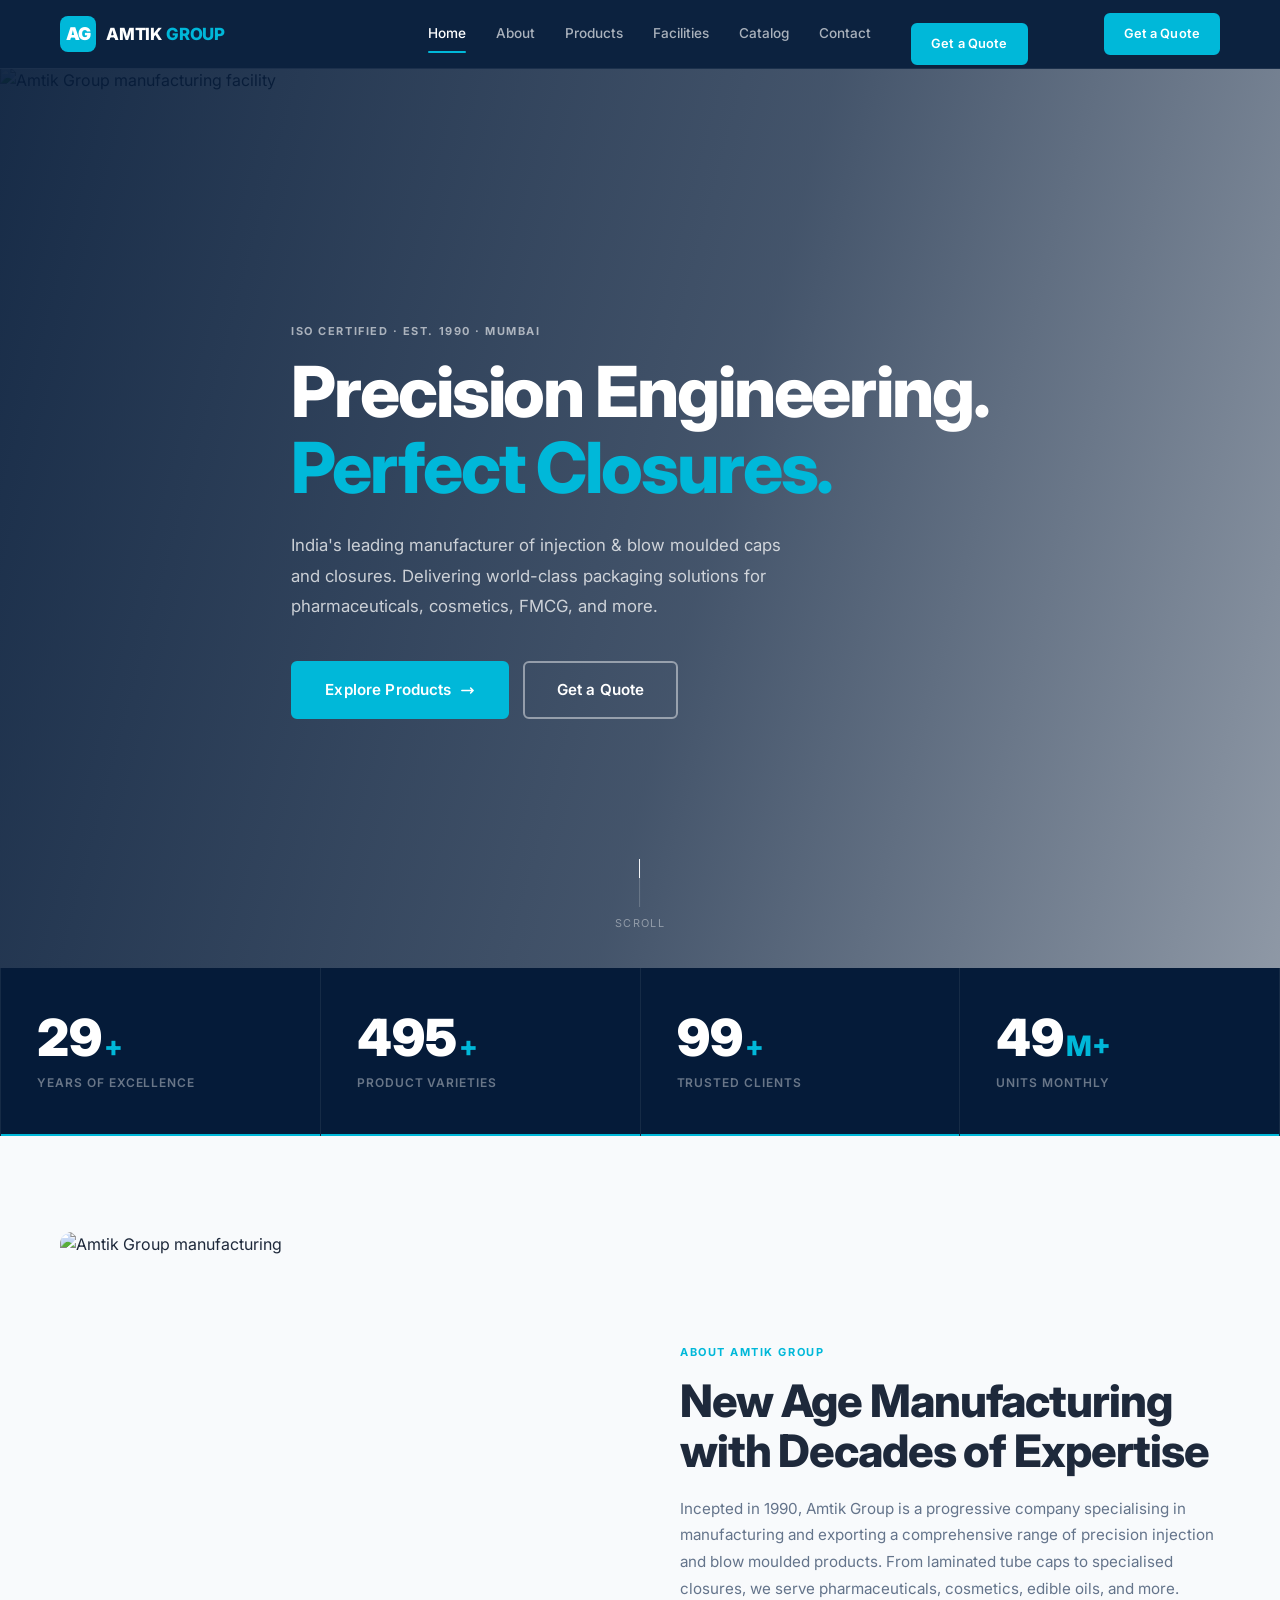
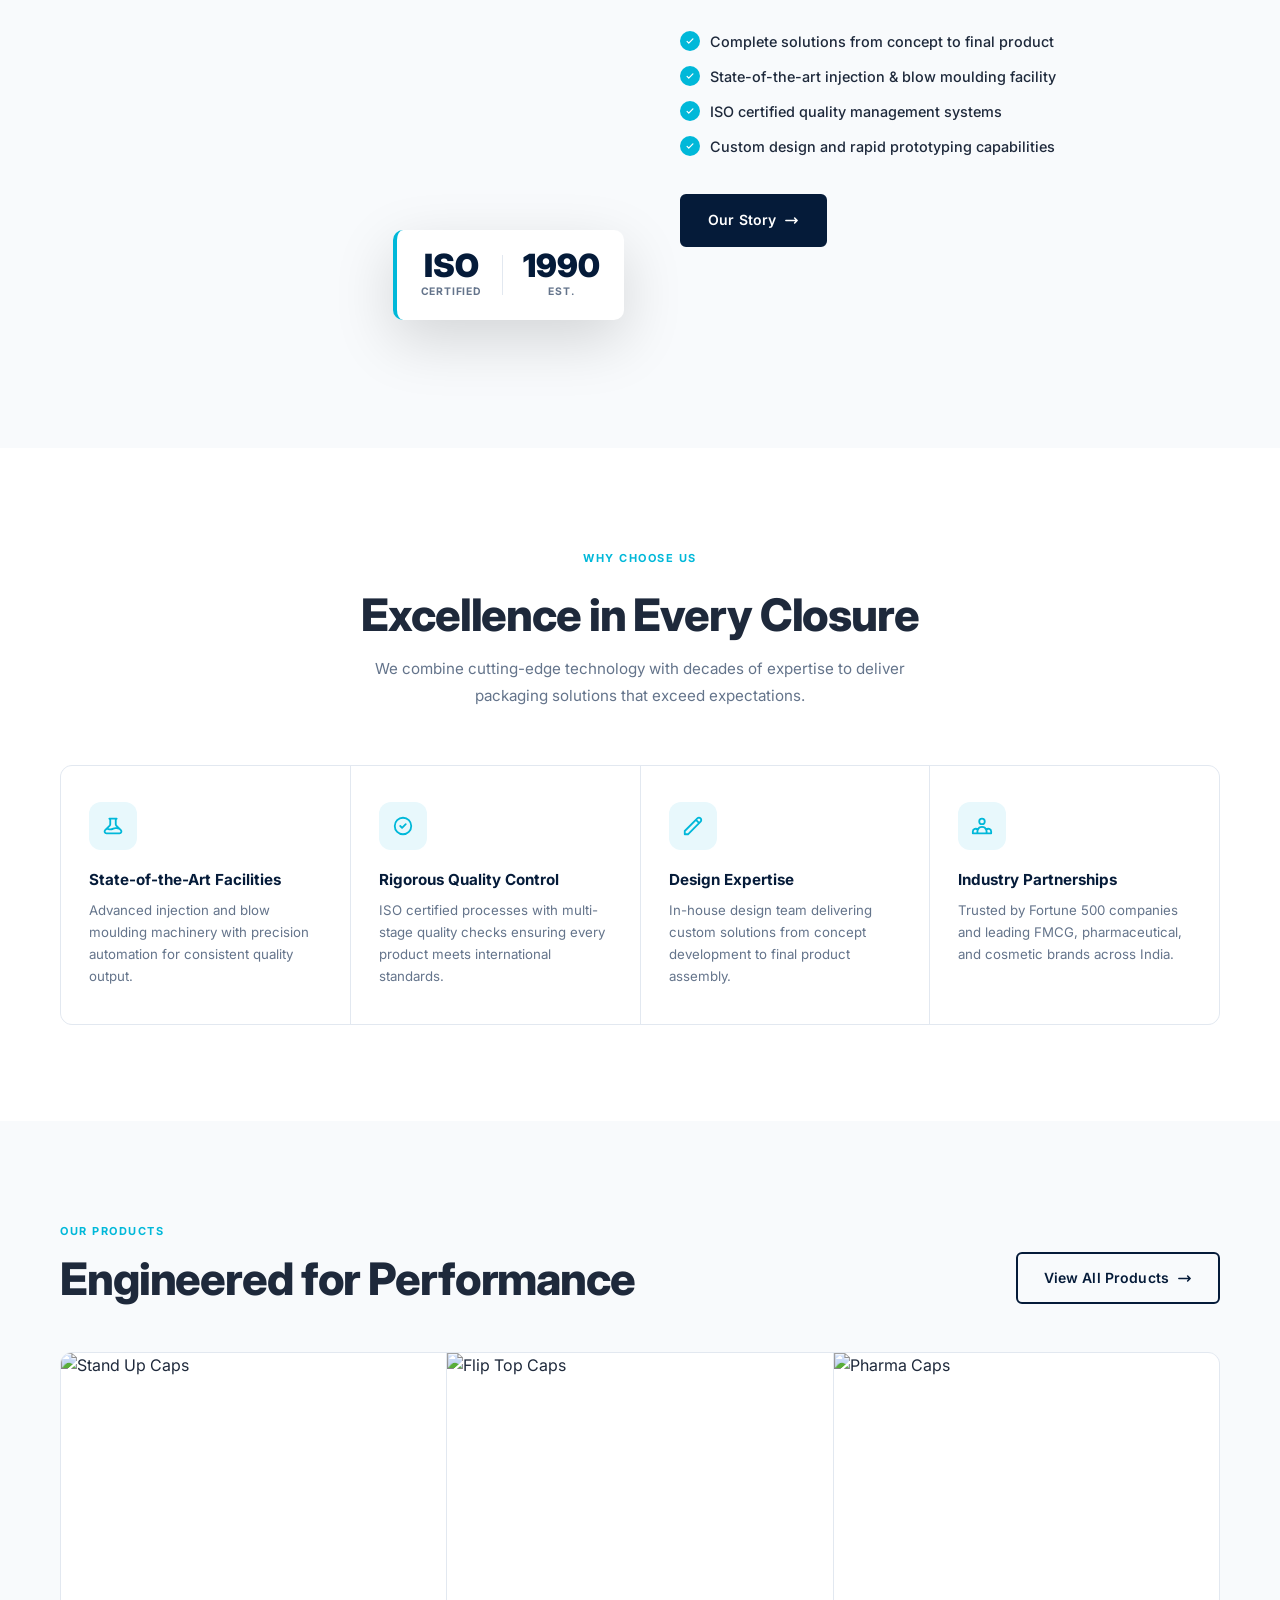
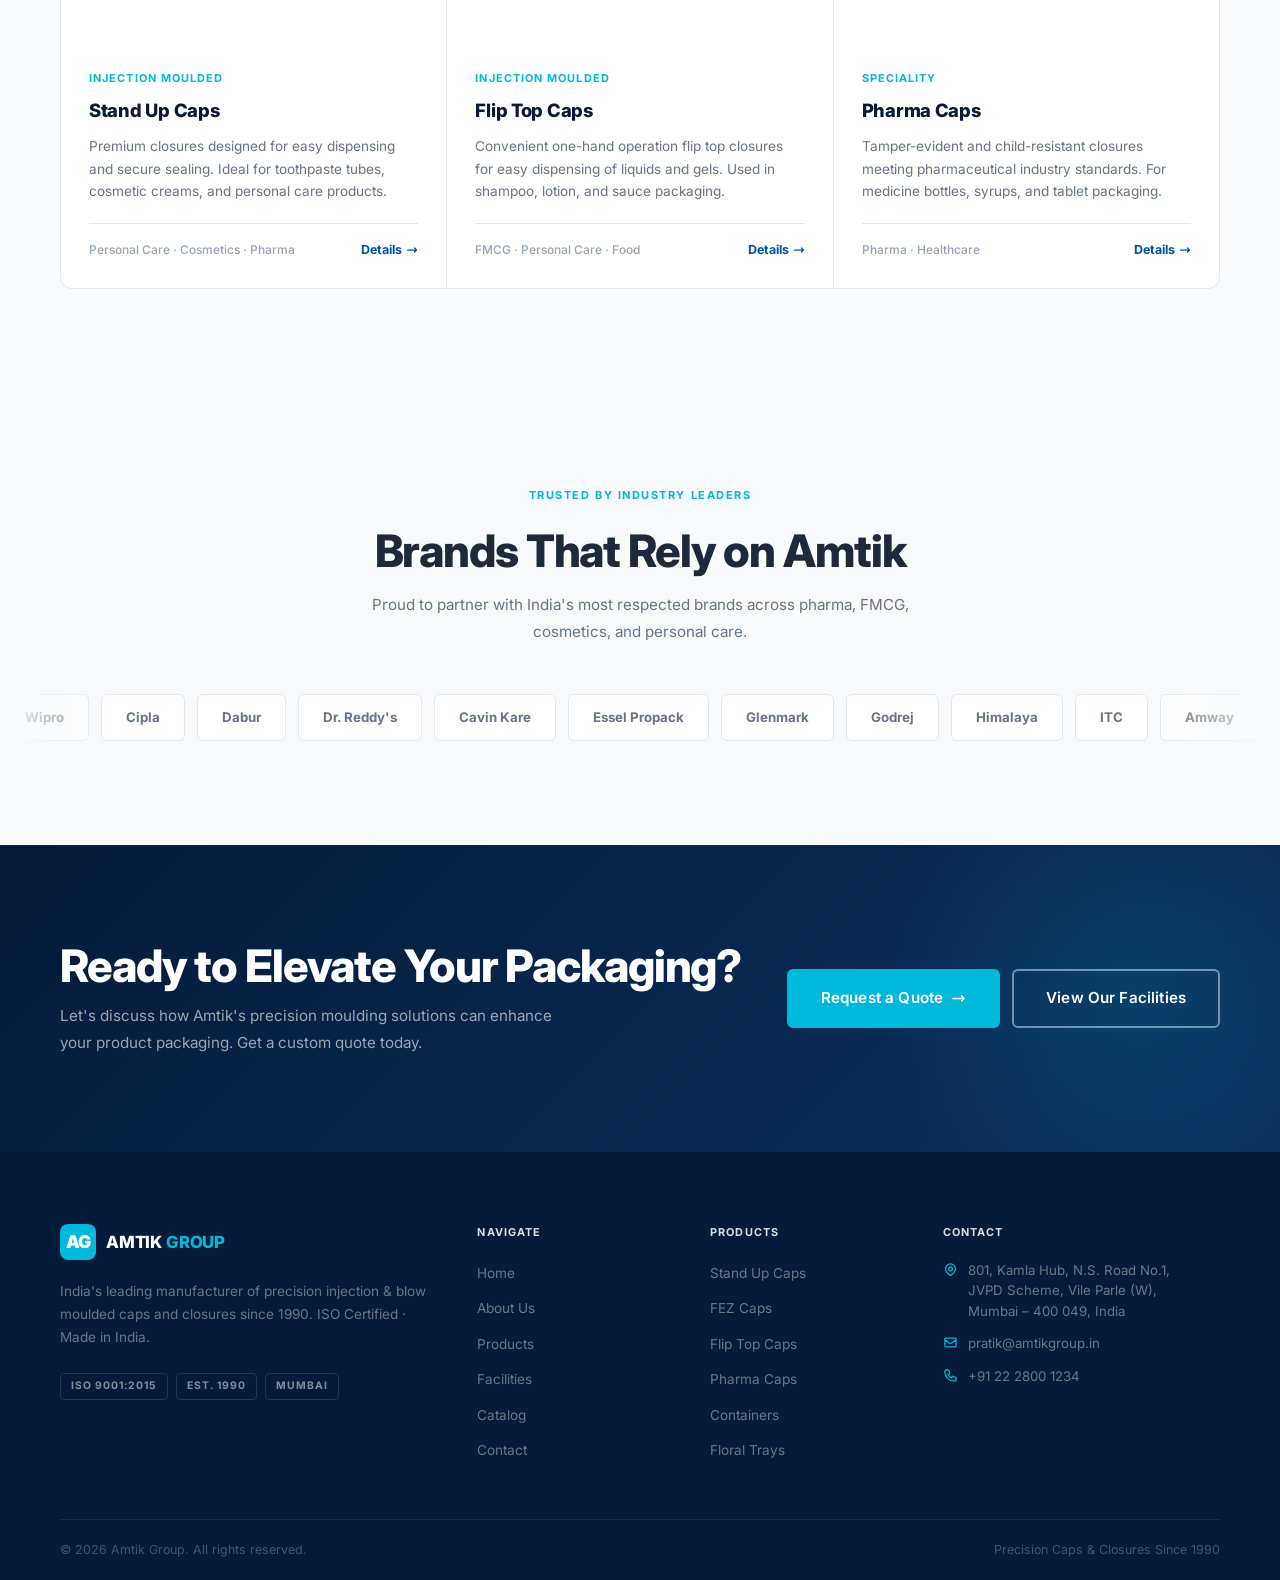
==== commit f6677550: "Rebuild with correct content matching lovable site - Correct products: Stand Up, FEZ, Flip Top, Phar" ====
--- a/index.html
+++ b/index.html
@@ -4,7 +4,7 @@
   <meta charset="UTF-8">
   <meta name="viewport" content="width=device-width, initial-scale=1.0">
   <title>Amtik Group — Precision Plastic Caps &amp; Closures Since 1990</title>
-  <meta name="description" content="India's trusted manufacturer of injection and blow moulded plastic caps and closures for FMCG, pharma, personal care, and industrial segments. ISO 9001:2015 certified.">
+  <meta name="description" content="India's leading manufacturer of injection &amp; blow moulded caps and closures. Serving pharma, FMCG, cosmetics and more since 1990. ISO Certified.">
   <link rel="stylesheet" href="style.css">
 </head>
 <body>
@@ -14,19 +14,19 @@
   <!-- HERO -->
   <section class="hero">
     <div class="hero-img">
-      <img src="https://images.unsplash.com/photo-1504328345606-18bbc8c9d7d1?auto=format&fit=crop&w=1600&q=85" alt="Plastic caps and closures manufacturing" loading="eager">
+      <img src="https://images.unsplash.com/photo-1504328345606-18bbc8c9d7d1?auto=format&fit=crop&w=1600&q=85" alt="Amtik Group manufacturing facility" loading="eager">
     </div>
     <div class="container">
       <div class="hero-content">
-        <span class="eyebrow eyebrow-white">Precision Engineering Since 1990</span>
-        <h1>Caps &amp; Closures<br><em>Built to Seal</em><br>Perfection</h1>
-        <p class="hero-sub">India's foremost manufacturer of injection and blow moulded plastic caps and closures — supplying leading FMCG, pharma, personal care, and industrial brands since 1990.</p>
+        <span class="eyebrow eyebrow-white">ISO Certified · Est. 1990 · Mumbai</span>
+        <h1>Precision Engineering.<br><em>Perfect Closures.</em></h1>
+        <p class="hero-sub">India's leading manufacturer of injection &amp; blow moulded caps and closures. Delivering world-class packaging solutions for pharmaceuticals, cosmetics, FMCG, and more.</p>
         <div class="hero-actions">
           <a href="products.html" class="btn btn-primary btn-lg">
             Explore Products
             <svg xmlns="http://www.w3.org/2000/svg" fill="none" viewBox="0 0 24 24" stroke="currentColor" stroke-width="2.5"><path stroke-linecap="round" stroke-linejoin="round" d="M17 8l4 4m0 0l-4 4m4-4H3"/></svg>
           </a>
-          <a href="contact.html" class="btn btn-outline btn-lg">Request a Sample</a>
+          <a href="contact.html" class="btn btn-outline btn-lg">Get a Quote</a>
         </div>
       </div>
     </div>
@@ -40,20 +40,20 @@
   <div class="stats">
     <div class="stats-row">
       <div class="stat">
-        <div class="stat-num"><span data-target="34">0</span><sup>+</sup></div>
-        <div class="stat-label">Years in Business</div>
-      </div>
-      <div class="stat">
-        <div class="stat-num"><span data-target="50">0</span><sup>+</sup></div>
-        <div class="stat-label">Major Clients Served</div>
-      </div>
-      <div class="stat">
-        <div class="stat-num"><span data-target="120">0</span><sup>+</sup></div>
-        <div class="stat-label">Product Variants</div>
-      </div>
-      <div class="stat">
-        <div class="stat-num"><span data-target="32">0</span><sup>+</sup></div>
-        <div class="stat-label">Machines Running</div>
+        <div class="stat-num"><span data-target="30">0</span><sup>+</sup></div>
+        <div class="stat-label">Years of Excellence</div>
+      </div>
+      <div class="stat">
+        <div class="stat-num"><span data-target="500">0</span><sup>+</sup></div>
+        <div class="stat-label">Product Varieties</div>
+      </div>
+      <div class="stat">
+        <div class="stat-num"><span data-target="100">0</span><sup>+</sup></div>
+        <div class="stat-label">Trusted Clients</div>
+      </div>
+      <div class="stat">
+        <div class="stat-num"><span data-target="50">0</span><sup>M+</sup></div>
+        <div class="stat-label">Units Monthly</div>
       </div>
     </div>
   </div>
@@ -63,7 +63,7 @@
     <div class="container">
       <div class="about-home-grid">
         <div class="about-home-image" data-reveal>
-          <img src="https://images.unsplash.com/photo-1581092918056-0c4c3acd3789?auto=format&fit=crop&w=800&q=85" alt="Amtik Group manufacturing facility" loading="lazy">
+          <img src="https://images.unsplash.com/photo-1581092918056-0c4c3acd3789?auto=format&fit=crop&w=800&q=85" alt="Amtik Group manufacturing" loading="lazy">
           <div class="about-home-badge">
             <div class="badge-stat">
               <div class="num">ISO</div>
@@ -71,44 +71,35 @@
             </div>
             <div class="badge-divider"></div>
             <div class="badge-stat">
-              <div class="num">9001</div>
-              <div class="lbl">:2015</div>
+              <div class="num">1990</div>
+              <div class="lbl">Est.</div>
             </div>
           </div>
         </div>
         <div class="about-home-text" data-reveal>
-          <span class="eyebrow">Who We Are</span>
-          <h2>Forty Years of Precision, Zero Compromise</h2>
-          <p>Founded in 1990 in Mumbai, Amtik Group has grown into one of India's most trusted manufacturers of plastic caps and closures. We combine state-of-the-art injection and blow moulding technology with deep domain expertise to deliver packaging components that protect and perform.</p>
-          <p>From our ISO 9001:2015 certified facility in Vasai, we serve leading brands across FMCG, pharmaceuticals, personal care, cosmetics, and industrial sectors — with exacting quality standards and on-time delivery at scale.</p>
+          <span class="eyebrow">About Amtik Group</span>
+          <h2>New Age Manufacturing with Decades of Expertise</h2>
+          <p>Incepted in 1990, Amtik Group is a progressive company specialising in manufacturing and exporting a comprehensive range of precision injection and blow moulded products. From laminated tube caps to specialised closures, we serve pharmaceuticals, cosmetics, edible oils, and more.</p>
           <ul class="check-list">
             <li>
-              <span class="check-icon">
-                <svg xmlns="http://www.w3.org/2000/svg" fill="none" viewBox="0 0 24 24" stroke="white" stroke-width="3"><path stroke-linecap="round" stroke-linejoin="round" d="M5 13l4 4L19 7"/></svg>
-              </span>
-              ISO 9001:2015 certified quality management system
-            </li>
-            <li>
-              <span class="check-icon">
-                <svg xmlns="http://www.w3.org/2000/svg" fill="none" viewBox="0 0 24 24" stroke="white" stroke-width="3"><path stroke-linecap="round" stroke-linejoin="round" d="M5 13l4 4L19 7"/></svg>
-              </span>
-              30+ injection &amp; blow moulding machines in-house
-            </li>
-            <li>
-              <span class="check-icon">
-                <svg xmlns="http://www.w3.org/2000/svg" fill="none" viewBox="0 0 24 24" stroke="white" stroke-width="3"><path stroke-linecap="round" stroke-linejoin="round" d="M5 13l4 4L19 7"/></svg>
-              </span>
-              Custom tooling &amp; mould development capability
-            </li>
-            <li>
-              <span class="check-icon">
-                <svg xmlns="http://www.w3.org/2000/svg" fill="none" viewBox="0 0 24 24" stroke="white" stroke-width="3"><path stroke-linecap="round" stroke-linejoin="round" d="M5 13l4 4L19 7"/></svg>
-              </span>
-              Serving 50+ major brands across India
+              <span class="check-icon"><svg xmlns="http://www.w3.org/2000/svg" fill="none" viewBox="0 0 24 24" stroke="white" stroke-width="3"><path stroke-linecap="round" stroke-linejoin="round" d="M5 13l4 4L19 7"/></svg></span>
+              Complete solutions from concept to final product
+            </li>
+            <li>
+              <span class="check-icon"><svg xmlns="http://www.w3.org/2000/svg" fill="none" viewBox="0 0 24 24" stroke="white" stroke-width="3"><path stroke-linecap="round" stroke-linejoin="round" d="M5 13l4 4L19 7"/></svg></span>
+              State-of-the-art injection &amp; blow moulding facility
+            </li>
+            <li>
+              <span class="check-icon"><svg xmlns="http://www.w3.org/2000/svg" fill="none" viewBox="0 0 24 24" stroke="white" stroke-width="3"><path stroke-linecap="round" stroke-linejoin="round" d="M5 13l4 4L19 7"/></svg></span>
+              ISO certified quality management systems
+            </li>
+            <li>
+              <span class="check-icon"><svg xmlns="http://www.w3.org/2000/svg" fill="none" viewBox="0 0 24 24" stroke="white" stroke-width="3"><path stroke-linecap="round" stroke-linejoin="round" d="M5 13l4 4L19 7"/></svg></span>
+              Custom design and rapid prototyping capabilities
             </li>
           </ul>
           <a href="about.html" class="btn btn-dark">
-            Our Full Story
+            Our Story
             <svg xmlns="http://www.w3.org/2000/svg" fill="none" viewBox="0 0 24 24" stroke="currentColor" stroke-width="2.5"><path stroke-linecap="round" stroke-linejoin="round" d="M17 8l4 4m0 0l-4 4m4-4H3"/></svg>
           </a>
         </div>
@@ -116,38 +107,42 @@
     </div>
   </section>
 
-  <!-- INDUSTRIES SERVED -->
-  <section class="industries">
+  <!-- WHY CHOOSE US -->
+  <section style="background:#fff; padding:96px 0;">
     <div class="container">
       <div class="section-header center" data-reveal>
-        <span class="eyebrow">Industries We Serve</span>
-        <h2>Closure Solutions for Every Sector</h2>
-        <p>Our products protect and dispense across the most demanding segments of Indian industry.</p>
-      </div>
-      <div class="ind-grid" data-reveal>
-        <div class="ind-cell">
-          <div class="ind-icon">🧴</div>
-          <div class="ind-name">Personal Care</div>
-        </div>
-        <div class="ind-cell">
-          <div class="ind-icon">💊</div>
-          <div class="ind-name">Pharma</div>
-        </div>
-        <div class="ind-cell">
-          <div class="ind-icon">🛒</div>
-          <div class="ind-name">FMCG</div>
-        </div>
-        <div class="ind-cell">
-          <div class="ind-icon">🍲</div>
-          <div class="ind-name">Food &amp; Beverage</div>
-        </div>
-        <div class="ind-cell">
-          <div class="ind-icon">🏭</div>
-          <div class="ind-name">Industrial</div>
-        </div>
-        <div class="ind-cell">
-          <div class="ind-icon">✨</div>
-          <div class="ind-name">Cosmetics</div>
+        <span class="eyebrow">Why Choose Us</span>
+        <h2>Excellence in Every Closure</h2>
+        <p>We combine cutting-edge technology with decades of expertise to deliver packaging solutions that exceed expectations.</p>
+      </div>
+      <div class="why-cards" data-reveal>
+        <div class="why-card">
+          <div class="why-card-icon">
+            <svg xmlns="http://www.w3.org/2000/svg" fill="none" viewBox="0 0 24 24" stroke="currentColor" stroke-width="2"><path stroke-linecap="round" stroke-linejoin="round" d="M19.428 15.428a2 2 0 00-1.022-.547l-2.387-.477a6 6 0 00-3.86.517l-.318.158a6 6 0 01-3.86.517L6.05 15.21a2 2 0 00-1.806.547M8 4h8l-1 1v5.172a2 2 0 00.586 1.414l5 5c1.26 1.26.367 3.414-1.415 3.414H4.828c-1.782 0-2.674-2.154-1.414-3.414l5-5A2 2 0 009 10.172V5L8 4z"/></svg>
+          </div>
+          <h4>State-of-the-Art Facilities</h4>
+          <p>Advanced injection and blow moulding machinery with precision automation for consistent quality output.</p>
+        </div>
+        <div class="why-card">
+          <div class="why-card-icon">
+            <svg xmlns="http://www.w3.org/2000/svg" fill="none" viewBox="0 0 24 24" stroke="currentColor" stroke-width="2"><path stroke-linecap="round" stroke-linejoin="round" d="M9 12l2 2 4-4m6 2a9 9 0 11-18 0 9 9 0 0118 0z"/></svg>
+          </div>
+          <h4>Rigorous Quality Control</h4>
+          <p>ISO certified processes with multi-stage quality checks ensuring every product meets international standards.</p>
+        </div>
+        <div class="why-card">
+          <div class="why-card-icon">
+            <svg xmlns="http://www.w3.org/2000/svg" fill="none" viewBox="0 0 24 24" stroke="currentColor" stroke-width="2"><path stroke-linecap="round" stroke-linejoin="round" d="M15.232 5.232l3.536 3.536m-2.036-5.036a2.5 2.5 0 113.536 3.536L6.5 21.036H3v-3.572L16.732 3.732z"/></svg>
+          </div>
+          <h4>Design Expertise</h4>
+          <p>In-house design team delivering custom solutions from concept development to final product assembly.</p>
+        </div>
+        <div class="why-card">
+          <div class="why-card-icon">
+            <svg xmlns="http://www.w3.org/2000/svg" fill="none" viewBox="0 0 24 24" stroke="currentColor" stroke-width="2"><path stroke-linecap="round" stroke-linejoin="round" d="M17 20h5v-2a3 3 0 00-5.356-1.857M17 20H7m10 0v-2c0-.656-.126-1.283-.356-1.857M7 20H2v-2a3 3 0 015.356-1.857M7 20v-2c0-.656.126-1.283.356-1.857m0 0a5.002 5.002 0 019.288 0M15 7a3 3 0 11-6 0 3 3 0 016 0z"/></svg>
+          </div>
+          <h4>Industry Partnerships</h4>
+          <p>Trusted by Fortune 500 companies and leading FMCG, pharmaceutical, and cosmetic brands across India.</p>
         </div>
       </div>
     </div>
@@ -167,7 +162,20 @@
         </a>
       </div>
       <div class="prod-grid">
-        <!-- Card 1 -->
+        <div class="prod-card" data-reveal>
+          <div class="prod-card-img">
+            <img src="https://images.unsplash.com/photo-1558618666-fcd25c85cd64?auto=format&fit=crop&w=600&q=85" alt="Stand Up Caps" loading="lazy">
+          </div>
+          <div class="prod-card-body">
+            <div class="prod-card-tag">Injection Moulded</div>
+            <div class="prod-card-name">Stand Up Caps</div>
+            <p class="prod-card-desc">Premium closures designed for easy dispensing and secure sealing. Ideal for toothpaste tubes, cosmetic creams, and personal care products.</p>
+            <div class="prod-card-footer">
+              <span class="prod-card-apps">Personal Care · Cosmetics · Pharma</span>
+              <a href="products.html" class="prod-card-link">Details <svg xmlns="http://www.w3.org/2000/svg" fill="none" viewBox="0 0 24 24" stroke="currentColor" stroke-width="2.5"><path stroke-linecap="round" stroke-linejoin="round" d="M17 8l4 4m0 0l-4 4m4-4H3"/></svg></a>
+            </div>
+          </div>
+        </div>
         <div class="prod-card" data-reveal>
           <div class="prod-card-img">
             <img src="https://images.unsplash.com/photo-1616118132534-381148898bb4?auto=format&fit=crop&w=600&q=85" alt="Flip Top Caps" loading="lazy">
@@ -175,132 +183,24 @@
           <div class="prod-card-body">
             <div class="prod-card-tag">Injection Moulded</div>
             <div class="prod-card-name">Flip Top Caps</div>
-            <p class="prod-card-desc">One-handed dispensing caps with precision hinge mechanism. Available in 20mm–50mm diameter with customisable orifice sizes for lotions, shampoos, and sauces.</p>
+            <p class="prod-card-desc">Convenient one-hand operation flip top closures for easy dispensing of liquids and gels. Used in shampoo, lotion, and sauce packaging.</p>
             <div class="prod-card-footer">
-              <span class="prod-card-apps">Personal Care · Food · FMCG</span>
-              <a href="products.html" class="prod-card-link">
-                Details
-                <svg xmlns="http://www.w3.org/2000/svg" fill="none" viewBox="0 0 24 24" stroke="currentColor" stroke-width="2.5"><path stroke-linecap="round" stroke-linejoin="round" d="M17 8l4 4m0 0l-4 4m4-4H3"/></svg>
-              </a>
-            </div>
-          </div>
-        </div>
-        <!-- Card 2 -->
+              <span class="prod-card-apps">FMCG · Personal Care · Food</span>
+              <a href="products.html" class="prod-card-link">Details <svg xmlns="http://www.w3.org/2000/svg" fill="none" viewBox="0 0 24 24" stroke="currentColor" stroke-width="2.5"><path stroke-linecap="round" stroke-linejoin="round" d="M17 8l4 4m0 0l-4 4m4-4H3"/></svg></a>
+            </div>
+          </div>
+        </div>
         <div class="prod-card" data-reveal>
           <div class="prod-card-img">
-            <img src="https://images.unsplash.com/photo-1644421492933-b5fa4e1b444a?auto=format&fit=crop&w=600&q=85" alt="Disc Top Caps" loading="lazy">
+            <img src="https://images.unsplash.com/photo-1584308666744-24d5c474f2ae?auto=format&fit=crop&w=600&q=85" alt="Pharma Caps" loading="lazy">
           </div>
           <div class="prod-card-body">
-            <div class="prod-card-tag">Injection Moulded</div>
-            <div class="prod-card-name">Disc Top Caps</div>
-            <p class="prod-card-desc">Press-to-open disc tops offering clean dosage control. Ideal for body washes, conditioners, and liquid soaps — smooth push action with positive seal-back.</p>
+            <div class="prod-card-tag">Speciality</div>
+            <div class="prod-card-name">Pharma Caps</div>
+            <p class="prod-card-desc">Tamper-evident and child-resistant closures meeting pharmaceutical industry standards. For medicine bottles, syrups, and tablet packaging.</p>
             <div class="prod-card-footer">
-              <span class="prod-card-apps">Personal Care · Cosmetics</span>
-              <a href="products.html" class="prod-card-link">
-                Details
-                <svg xmlns="http://www.w3.org/2000/svg" fill="none" viewBox="0 0 24 24" stroke="currentColor" stroke-width="2.5"><path stroke-linecap="round" stroke-linejoin="round" d="M17 8l4 4m0 0l-4 4m4-4H3"/></svg>
-              </a>
-            </div>
-          </div>
-        </div>
-        <!-- Card 3 -->
-        <div class="prod-card" data-reveal>
-          <div class="prod-card-img">
-            <img src="https://images.unsplash.com/photo-1637730177972-0bb1d3a05c43?auto=format&fit=crop&w=600&q=85" alt="Pump Dispensers" loading="lazy">
-          </div>
-          <div class="prod-card-body">
-            <div class="prod-card-tag">Blow Moulded</div>
-            <div class="prod-card-name">Pump Dispensers</div>
-            <p class="prod-card-desc">Precision-engineered lotion and soap pumps with metered dispensing. Engineered for consistent dosage with smooth actuation across high-viscosity products.</p>
-            <div class="prod-card-footer">
-              <span class="prod-card-apps">Pharma · Cosmetics · Personal Care</span>
-              <a href="products.html" class="prod-card-link">
-                Details
-                <svg xmlns="http://www.w3.org/2000/svg" fill="none" viewBox="0 0 24 24" stroke="currentColor" stroke-width="2.5"><path stroke-linecap="round" stroke-linejoin="round" d="M17 8l4 4m0 0l-4 4m4-4H3"/></svg>
-              </a>
-            </div>
-          </div>
-        </div>
-      </div>
-    </div>
-  </section>
-
-  <!-- WHY AMTIK -->
-  <section class="why" style="padding:0;">
-    <div class="why-inner">
-      <div class="why-left">
-        <span class="eyebrow eyebrow-white">Why Choose Us</span>
-        <h2 style="color:#fff;">The Amtik Difference</h2>
-        <p style="color:rgba(255,255,255,.6);">Three decades of manufacturing discipline, zero shortcuts.</p>
-        <div class="why-points">
-          <div class="why-pt">
-            <div class="why-pt-num">01</div>
-            <div>
-              <h4>Unmatched Tooling Expertise</h4>
-              <p>In-house mould design and development with precision CNC machining — no outsourcing, total control.</p>
-            </div>
-          </div>
-          <div class="why-pt">
-            <div class="why-pt-num">02</div>
-            <div>
-              <h4>Scale with Flexibility</h4>
-              <p>32+ machines running across injection and blow moulding — able to serve high-volume orders without compromising lead time.</p>
-            </div>
-          </div>
-          <div class="why-pt">
-            <div class="why-pt-num">03</div>
-            <div>
-              <h4>ISO-Driven Quality</h4>
-              <p>Every batch tested against ISO 9001:2015 protocols. AQL sampling, dimensional checks, functional testing — at every stage.</p>
-            </div>
-          </div>
-          <div class="why-pt">
-            <div class="why-pt-num">04</div>
-            <div>
-              <h4>Trusted Partner Since 1990</h4>
-              <p>Decades of relationships with India's top brands. Our retention rate speaks for our consistency and commitment.</p>
-            </div>
-          </div>
-        </div>
-      </div>
-      <div class="why-right">
-        <span class="eyebrow">Capabilities</span>
-        <h2>Built to Deliver, End to End</h2>
-        <div class="strength-list">
-          <div class="strength">
-            <div class="strength-icon">
-              <svg xmlns="http://www.w3.org/2000/svg" fill="none" viewBox="0 0 24 24" stroke="currentColor" stroke-width="2"><path stroke-linecap="round" stroke-linejoin="round" d="M19.428 15.428a2 2 0 00-1.022-.547l-2.387-.477a6 6 0 00-3.86.517l-.318.158a6 6 0 01-3.86.517L6.05 15.21a2 2 0 00-1.806.547M8 4h8l-1 1v5.172a2 2 0 00.586 1.414l5 5c1.26 1.26.367 3.414-1.415 3.414H4.828c-1.782 0-2.674-2.154-1.414-3.414l5-5A2 2 0 009 10.172V5L8 4z"/></svg>
-            </div>
-            <div>
-              <h4>Raw Material Selection</h4>
-              <p>Food-grade &amp; pharma-grade PP, HDPE, LDPE and specialty polymers. Virgin resin only — no regrind in structural components.</p>
-            </div>
-          </div>
-          <div class="strength">
-            <div class="strength-icon">
-              <svg xmlns="http://www.w3.org/2000/svg" fill="none" viewBox="0 0 24 24" stroke="currentColor" stroke-width="2"><path stroke-linecap="round" stroke-linejoin="round" d="M12 6V4m0 2a2 2 0 100 4m0-4a2 2 0 110 4m-6 8a2 2 0 100-4m0 4a2 2 0 110-4m0 4v2m0-6V4m6 6v10m6-2a2 2 0 100-4m0 4a2 2 0 110-4m0 4v2m0-6V4"/></svg>
-            </div>
-            <div>
-              <h4>Custom Mould Development</h4>
-              <p>End-to-end tooling — from concept and CAD modelling to trial runs, corrections, and production-ready moulds in-house.</p>
-            </div>
-          </div>
-          <div class="strength">
-            <div class="strength-icon">
-              <svg xmlns="http://www.w3.org/2000/svg" fill="none" viewBox="0 0 24 24" stroke="currentColor" stroke-width="2"><path stroke-linecap="round" stroke-linejoin="round" d="M9 12l2 2 4-4m6 2a9 9 0 11-18 0 9 9 0 0118 0z"/></svg>
-            </div>
-            <div>
-              <h4>Quality at Every Stage</h4>
-              <p>In-process sampling, dimensional gauging, torque testing, drop tests, and visual inspection — before any batch ships.</p>
-            </div>
-          </div>
-          <div class="strength">
-            <div class="strength-icon">
-              <svg xmlns="http://www.w3.org/2000/svg" fill="none" viewBox="0 0 24 24" stroke="currentColor" stroke-width="2"><path stroke-linecap="round" stroke-linejoin="round" d="M20 7l-8-4-8 4m16 0l-8 4m8-4v10l-8 4m0-10L4 7m8 4v10M4 7v10l8 4"/></svg>
-            </div>
-            <div>
-              <h4>Reliable, On-Time Dispatch</h4>
-              <p>Warehouse and dispatch operations managed with order-tracking systems for consistent, predictable delivery.</p>
+              <span class="prod-card-apps">Pharma · Healthcare</span>
+              <a href="products.html" class="prod-card-link">Details <svg xmlns="http://www.w3.org/2000/svg" fill="none" viewBox="0 0 24 24" stroke="currentColor" stroke-width="2.5"><path stroke-linecap="round" stroke-linejoin="round" d="M17 8l4 4m0 0l-4 4m4-4H3"/></svg></a>
             </div>
           </div>
         </div>
@@ -312,90 +212,39 @@
   <section class="clients">
     <div class="container">
       <div class="section-header center" data-reveal>
-        <span class="eyebrow">Trusted Partners</span>
+        <span class="eyebrow">Trusted by Industry Leaders</span>
         <h2>Brands That Rely on Amtik</h2>
-      </div>
-    </div>
-    <div class="marquee-wrap" style="margin-top:16px;">
+        <p>Proud to partner with India's most respected brands across pharma, FMCG, cosmetics, and personal care.</p>
+      </div>
+    </div>
+    <div class="marquee-wrap" style="margin-top:40px;">
       <div class="marquee-track">
-        <span class="client-pill">Hindustan Unilever</span>
-        <span class="client-pill">Procter &amp; Gamble</span>
-        <span class="client-pill">Marico</span>
-        <span class="client-pill">Emami</span>
-        <span class="client-pill">Dabur</span>
-        <span class="client-pill">Cipla</span>
-        <span class="client-pill">Sun Pharma</span>
-        <span class="client-pill">ITC</span>
-        <span class="client-pill">CavinKare</span>
-        <span class="client-pill">Himalaya</span>
-        <span class="client-pill">Bajaj Consumer</span>
-        <span class="client-pill">Henkel</span>
-        <span class="client-pill">Hindustan Unilever</span>
-        <span class="client-pill">Procter &amp; Gamble</span>
-        <span class="client-pill">Marico</span>
-        <span class="client-pill">Emami</span>
-        <span class="client-pill">Dabur</span>
-        <span class="client-pill">Cipla</span>
-        <span class="client-pill">Sun Pharma</span>
-        <span class="client-pill">ITC</span>
-        <span class="client-pill">CavinKare</span>
-        <span class="client-pill">Himalaya</span>
-        <span class="client-pill">Bajaj Consumer</span>
-        <span class="client-pill">Henkel</span>
-      </div>
-    </div>
-    <div class="marquee-wrap" style="margin-top:10px;">
-      <div class="marquee-track rev">
-        <span class="client-pill">Godrej Consumer</span>
-        <span class="client-pill">Wipro Consumer</span>
-        <span class="client-pill">Johnson &amp; Johnson</span>
-        <span class="client-pill">Colgate-Palmolive</span>
-        <span class="client-pill">Amway India</span>
-        <span class="client-pill">VLCC</span>
-        <span class="client-pill">Patanjali</span>
-        <span class="client-pill">Borges</span>
-        <span class="client-pill">Anchor</span>
-        <span class="client-pill">Pidilite</span>
-        <span class="client-pill">Godrej Consumer</span>
-        <span class="client-pill">Wipro Consumer</span>
-        <span class="client-pill">Johnson &amp; Johnson</span>
-        <span class="client-pill">Colgate-Palmolive</span>
-        <span class="client-pill">Amway India</span>
-        <span class="client-pill">VLCC</span>
-        <span class="client-pill">Patanjali</span>
-        <span class="client-pill">Borges</span>
-        <span class="client-pill">Anchor</span>
-        <span class="client-pill">Pidilite</span>
-      </div>
-    </div>
-  </section>
-
-  <!-- CTA BAND -->
+        <span class="client-pill">Wipro</span><span class="client-pill">Cipla</span><span class="client-pill">Dabur</span><span class="client-pill">Dr. Reddy's</span><span class="client-pill">Cavin Kare</span><span class="client-pill">Essel Propack</span><span class="client-pill">Glenmark</span><span class="client-pill">Godrej</span><span class="client-pill">Himalaya</span><span class="client-pill">ITC</span><span class="client-pill">Amway</span><span class="client-pill">J&amp;J</span><span class="client-pill">L'Oréal</span><span class="client-pill">Nestlé</span><span class="client-pill">VLCC</span><span class="client-pill">Ranbaxy</span>
+        <span class="client-pill">Wipro</span><span class="client-pill">Cipla</span><span class="client-pill">Dabur</span><span class="client-pill">Dr. Reddy's</span><span class="client-pill">Cavin Kare</span><span class="client-pill">Essel Propack</span><span class="client-pill">Glenmark</span><span class="client-pill">Godrej</span><span class="client-pill">Himalaya</span><span class="client-pill">ITC</span><span class="client-pill">Amway</span><span class="client-pill">J&amp;J</span><span class="client-pill">L'Oréal</span><span class="client-pill">Nestlé</span><span class="client-pill">VLCC</span><span class="client-pill">Ranbaxy</span>
+      </div>
+    </div>
+  </section>
+
+  <!-- CTA -->
   <section class="cta-band">
     <div class="container">
       <div class="cta-band-inner">
         <div class="cta-band-text">
-          <h2>Ready to Source the Right Closure?</h2>
-          <p>Tell us your application, volume, and specifications — our team will recommend the right product and arrange a sample within days.</p>
-          <div class="cta-band-badges">
-            <span class="cta-badge">Free Samples Available</span>
-            <span class="cta-badge">Custom Tooling</span>
-            <span class="cta-badge">Bulk Orders Welcome</span>
-          </div>
+          <h2>Ready to Elevate Your Packaging?</h2>
+          <p>Let's discuss how Amtik's precision moulding solutions can enhance your product packaging. Get a custom quote today.</p>
         </div>
         <div class="cta-band-actions">
           <a href="contact.html" class="btn btn-primary btn-lg">
-            Get a Quote
+            Request a Quote
             <svg xmlns="http://www.w3.org/2000/svg" fill="none" viewBox="0 0 24 24" stroke="currentColor" stroke-width="2.5"><path stroke-linecap="round" stroke-linejoin="round" d="M17 8l4 4m0 0l-4 4m4-4H3"/></svg>
           </a>
-          <a href="catalog.html" class="btn btn-outline btn-lg">Download Catalog</a>
+          <a href="facilities.html" class="btn btn-outline btn-lg">View Our Facilities</a>
         </div>
       </div>
     </div>
   </section>
 
   <div id="footer-mount"></div>
-
   <script src="components.js"></script>
   <script src="main.js"></script>
 </body>
--- a/style.css
+++ b/style.css
@@ -232,6 +232,19 @@
 .prod-card-link svg { width: 12px; height: 12px; }
 .prod-card:hover .prod-card-link { color: var(--cyan); }
 .prod-header { display: flex; justify-content: space-between; align-items: flex-end; margin-bottom: 48px; flex-wrap: wrap; gap: 20px; }
+
+/* ─── WHY CARDS (4-col icon grid) ───────────────────── */
+.why-cards { display: grid; grid-template-columns: repeat(4,1fr); gap: 1px; background: var(--border); border: 1px solid var(--border); border-radius: 12px; overflow: hidden; margin-top: 48px; }
+.why-card { background: #fff; padding: 36px 28px; position: relative; transition: background .2s var(--ease); }
+.why-card::after { content: ''; position: absolute; top: 0; left: 0; right: 0; height: 3px; background: var(--cyan); transform: scaleX(0); transition: transform .3s var(--ease); }
+.why-card:hover { background: #F0FBFF; }
+.why-card:hover::after { transform: scaleX(1); }
+.why-card-icon { width: 48px; height: 48px; border-radius: 12px; background: #E8F8FC; display: flex; align-items: center; justify-content: center; margin-bottom: 20px; }
+.why-card-icon svg { width: 22px; height: 22px; color: var(--cyan); }
+.why-card h4 { color: var(--navy); margin-bottom: 10px; font-size: .95rem; }
+.why-card p { font-size: .83rem; color: var(--muted); line-height: 1.65; }
+@media (max-width: 1024px) { .why-cards { grid-template-columns: repeat(2,1fr); } }
+@media (max-width: 768px) { .why-cards { grid-template-columns: 1fr; } }
 
 /* ─── WHY US ──────────────────────────────────────────── */
 .why { background: #fff; }
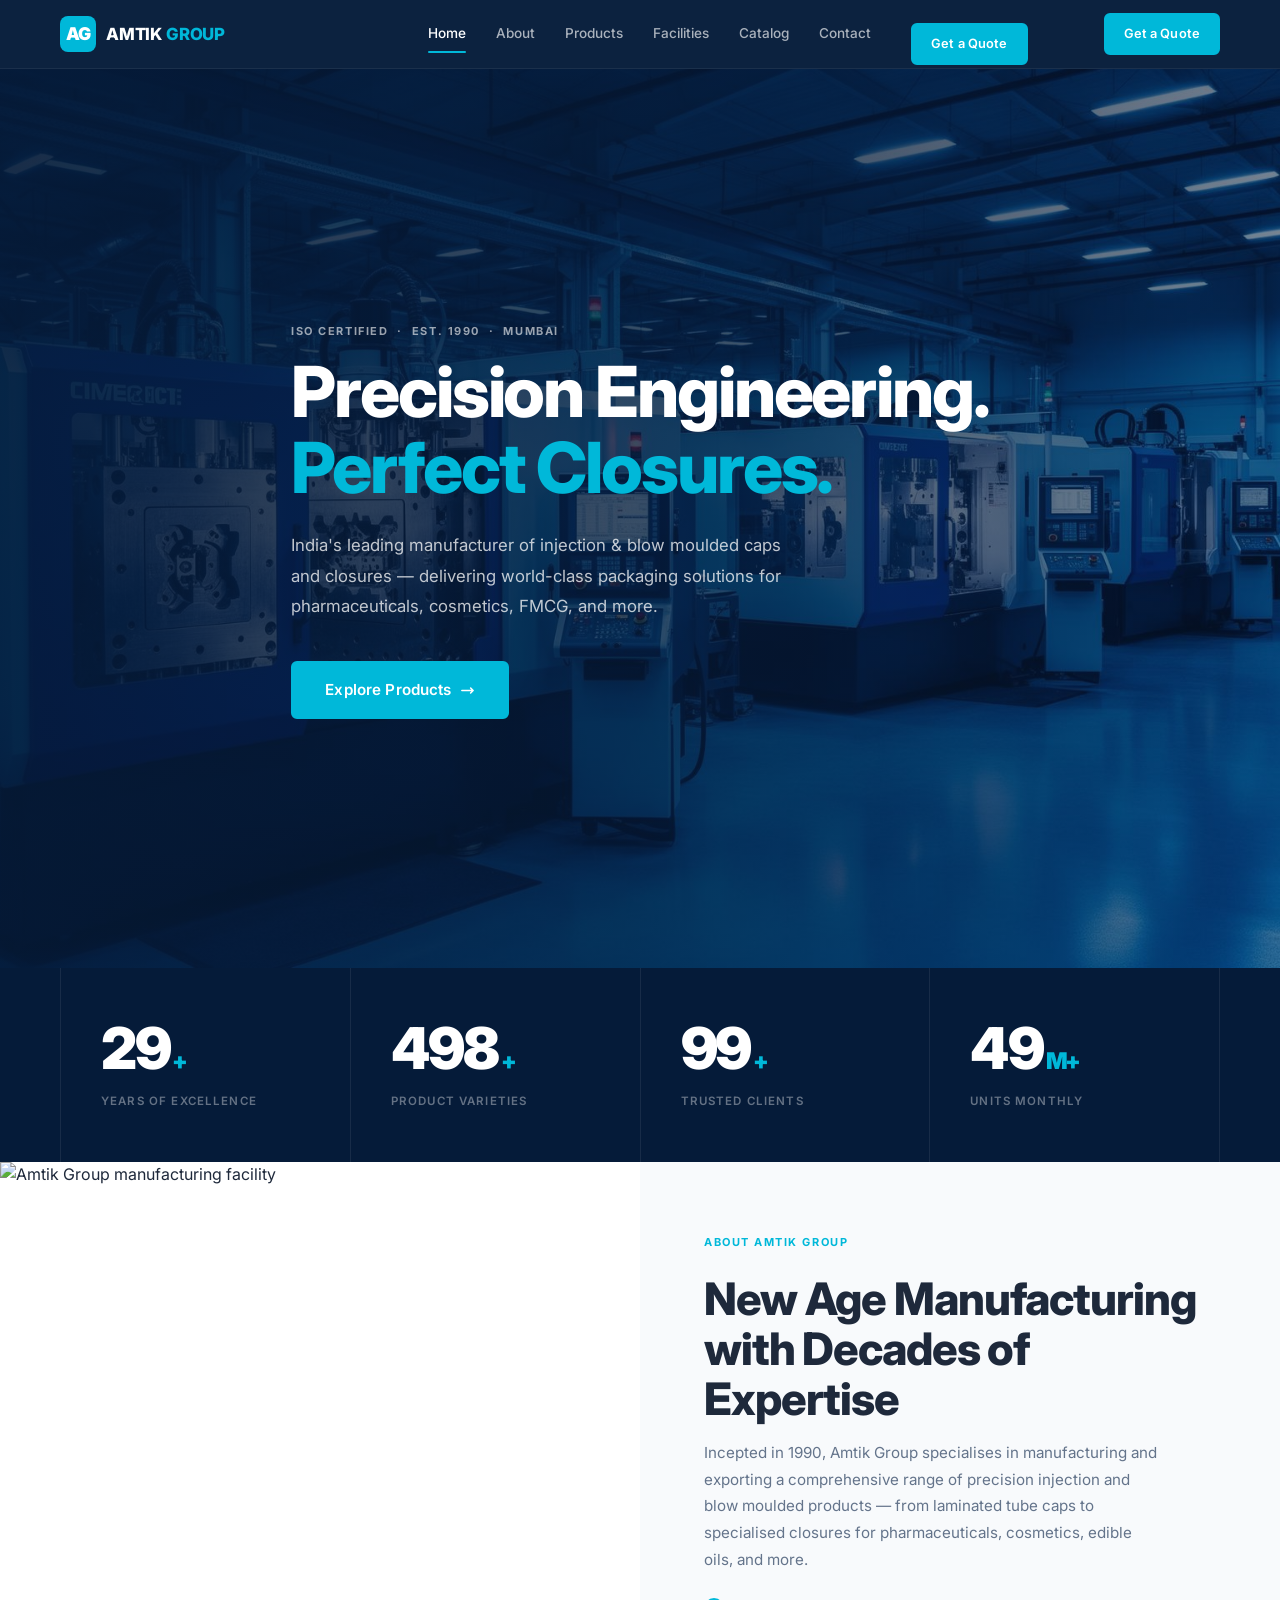
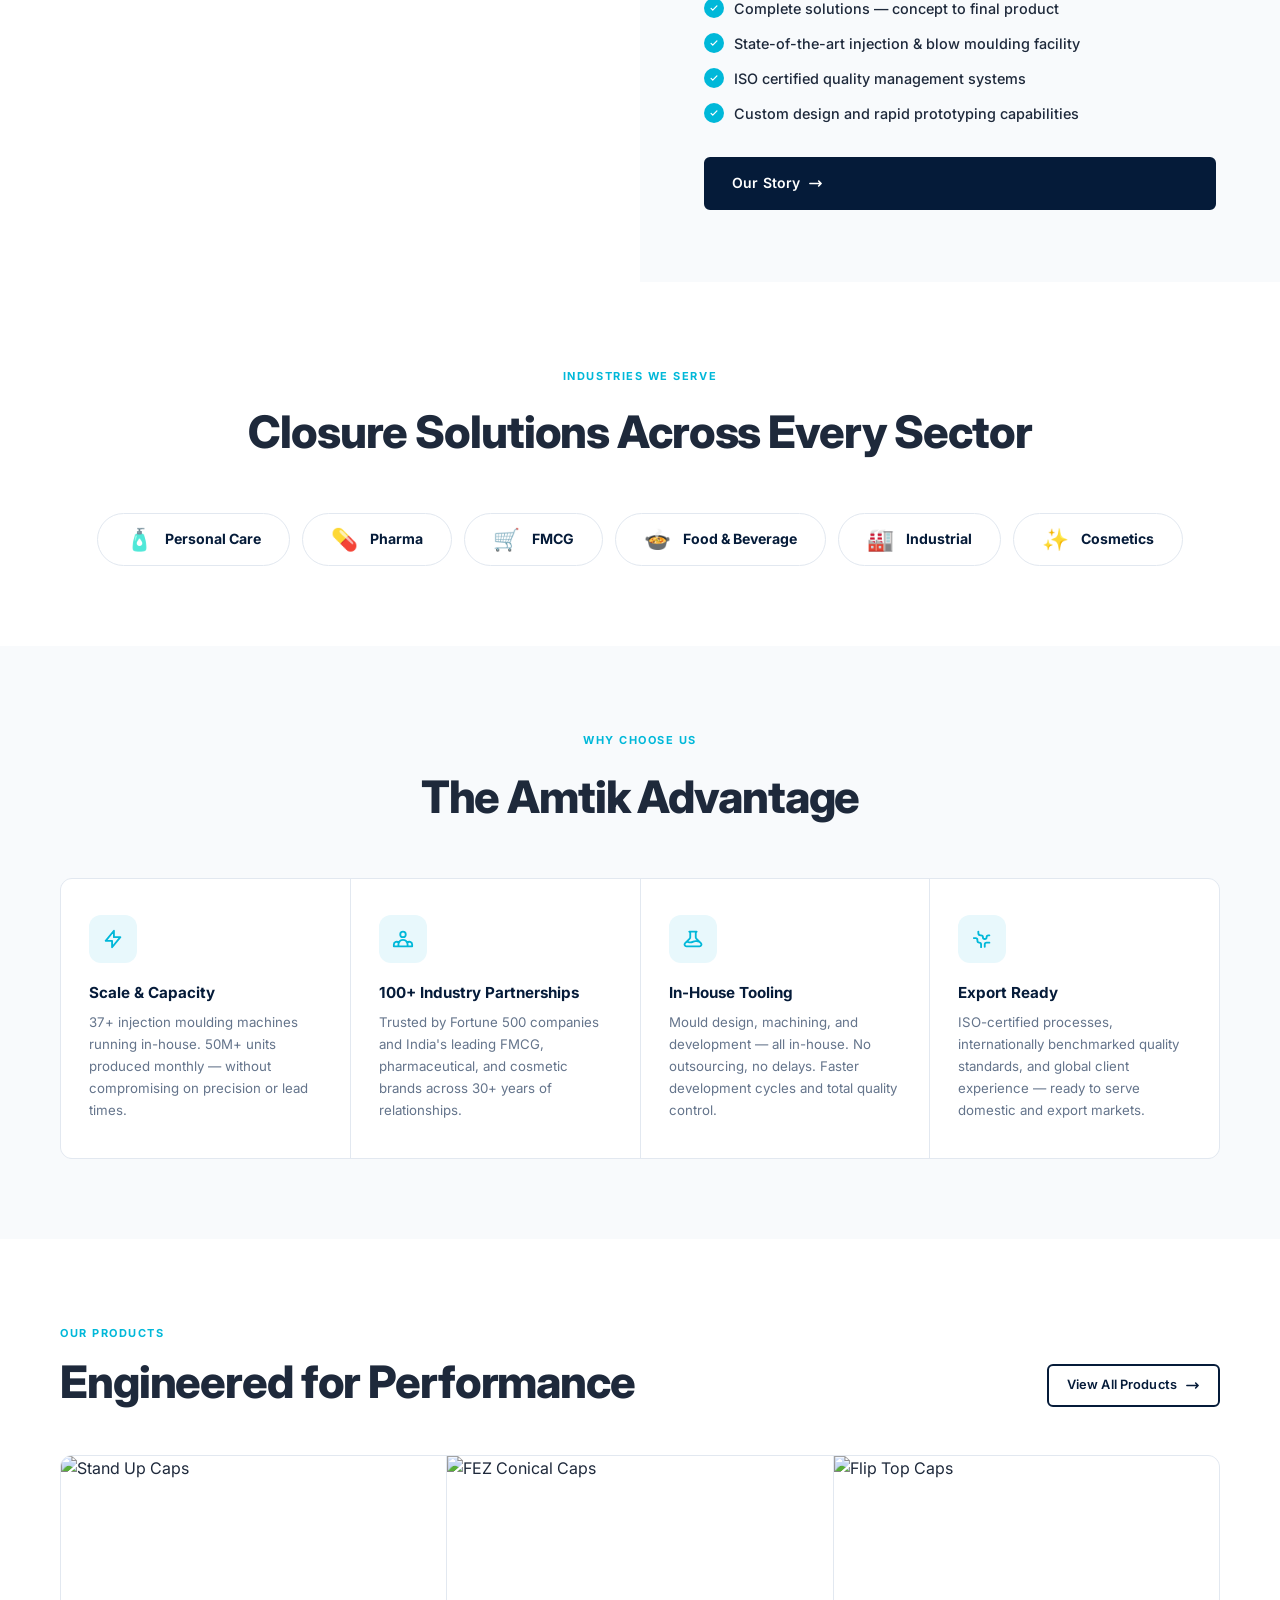
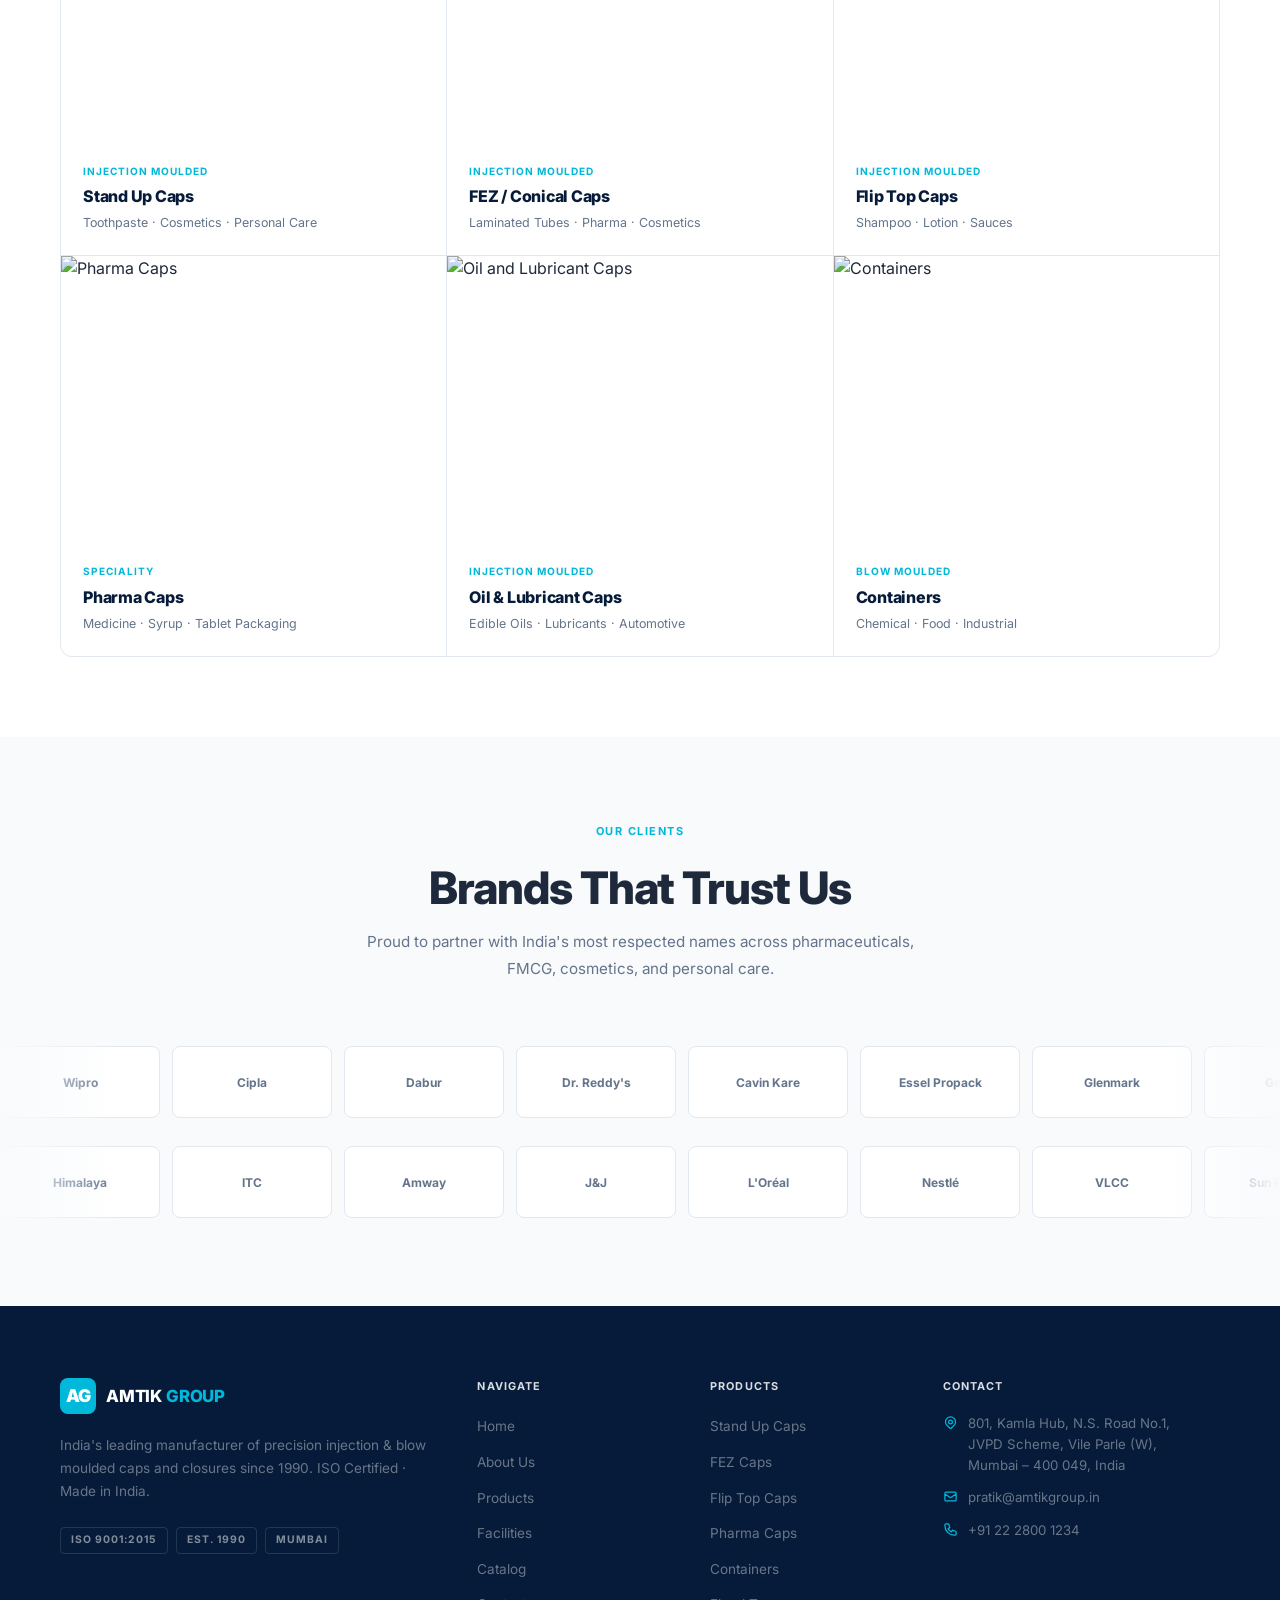
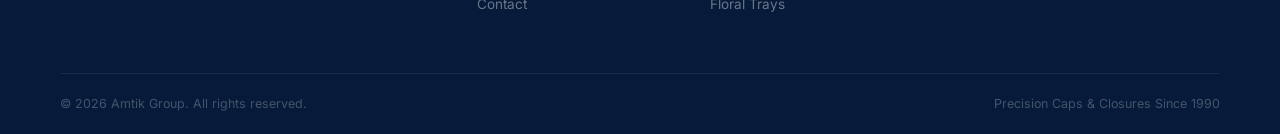
==== commit b5ecdc55: "Redesign home page with new UI for all sections - Hero: left-aligned text, local hero-manufacturing." ====
--- a/index.html
+++ b/index.html
@@ -4,241 +4,286 @@
   <meta charset="UTF-8">
   <meta name="viewport" content="width=device-width, initial-scale=1.0">
   <title>Amtik Group — Precision Plastic Caps &amp; Closures Since 1990</title>
-  <meta name="description" content="India's leading manufacturer of injection &amp; blow moulded caps and closures. Serving pharma, FMCG, cosmetics and more since 1990. ISO Certified.">
+  <meta name="description" content="India's leading manufacturer of injection &amp; blow moulded caps and closures. Serving pharma, FMCG, cosmetics since 1990. ISO Certified.">
   <link rel="stylesheet" href="style.css">
 </head>
 <body>
 
   <div id="nav-mount"></div>
 
-  <!-- HERO -->
+  <!-- ── HERO ── -->
   <section class="hero">
     <div class="hero-img">
-      <img src="https://images.unsplash.com/photo-1504328345606-18bbc8c9d7d1?auto=format&fit=crop&w=1600&q=85" alt="Amtik Group manufacturing facility" loading="eager">
+      <img src="hero-manufacturing.jpg" alt="Amtik Group manufacturing facility" loading="eager">
     </div>
     <div class="container">
       <div class="hero-content">
-        <span class="eyebrow eyebrow-white">ISO Certified · Est. 1990 · Mumbai</span>
+        <span class="eyebrow eyebrow-white">ISO Certified &nbsp;·&nbsp; Est. 1990 &nbsp;·&nbsp; Mumbai</span>
         <h1>Precision Engineering.<br><em>Perfect Closures.</em></h1>
-        <p class="hero-sub">India's leading manufacturer of injection &amp; blow moulded caps and closures. Delivering world-class packaging solutions for pharmaceuticals, cosmetics, FMCG, and more.</p>
+        <p class="hero-sub">India's leading manufacturer of injection &amp; blow moulded caps and closures — delivering world-class packaging solutions for pharmaceuticals, cosmetics, FMCG, and more.</p>
         <div class="hero-actions">
           <a href="products.html" class="btn btn-primary btn-lg">
             Explore Products
             <svg xmlns="http://www.w3.org/2000/svg" fill="none" viewBox="0 0 24 24" stroke="currentColor" stroke-width="2.5"><path stroke-linecap="round" stroke-linejoin="round" d="M17 8l4 4m0 0l-4 4m4-4H3"/></svg>
           </a>
-          <a href="contact.html" class="btn btn-outline btn-lg">Get a Quote</a>
-        </div>
-      </div>
-    </div>
-    <div class="hero-scroll">
-      <div class="scroll-bar"></div>
-      <span>Scroll</span>
-    </div>
-  </section>
-
-  <!-- STATS -->
-  <div class="stats">
-    <div class="stats-row">
-      <div class="stat">
-        <div class="stat-num"><span data-target="30">0</span><sup>+</sup></div>
-        <div class="stat-label">Years of Excellence</div>
-      </div>
-      <div class="stat">
-        <div class="stat-num"><span data-target="500">0</span><sup>+</sup></div>
-        <div class="stat-label">Product Varieties</div>
-      </div>
-      <div class="stat">
-        <div class="stat-num"><span data-target="100">0</span><sup>+</sup></div>
-        <div class="stat-label">Trusted Clients</div>
-      </div>
-      <div class="stat">
-        <div class="stat-num"><span data-target="50">0</span><sup>M+</sup></div>
-        <div class="stat-label">Units Monthly</div>
-      </div>
-    </div>
-  </div>
-
-  <!-- ABOUT STRIP -->
-  <section class="about-home">
-    <div class="container">
-      <div class="about-home-grid">
-        <div class="about-home-image" data-reveal>
-          <img src="https://images.unsplash.com/photo-1581092918056-0c4c3acd3789?auto=format&fit=crop&w=800&q=85" alt="Amtik Group manufacturing" loading="lazy">
-          <div class="about-home-badge">
-            <div class="badge-stat">
-              <div class="num">ISO</div>
-              <div class="lbl">Certified</div>
-            </div>
-            <div class="badge-divider"></div>
-            <div class="badge-stat">
-              <div class="num">1990</div>
-              <div class="lbl">Est.</div>
-            </div>
-          </div>
-        </div>
-        <div class="about-home-text" data-reveal>
-          <span class="eyebrow">About Amtik Group</span>
-          <h2>New Age Manufacturing with Decades of Expertise</h2>
-          <p>Incepted in 1990, Amtik Group is a progressive company specialising in manufacturing and exporting a comprehensive range of precision injection and blow moulded products. From laminated tube caps to specialised closures, we serve pharmaceuticals, cosmetics, edible oils, and more.</p>
-          <ul class="check-list">
-            <li>
-              <span class="check-icon"><svg xmlns="http://www.w3.org/2000/svg" fill="none" viewBox="0 0 24 24" stroke="white" stroke-width="3"><path stroke-linecap="round" stroke-linejoin="round" d="M5 13l4 4L19 7"/></svg></span>
-              Complete solutions from concept to final product
-            </li>
-            <li>
-              <span class="check-icon"><svg xmlns="http://www.w3.org/2000/svg" fill="none" viewBox="0 0 24 24" stroke="white" stroke-width="3"><path stroke-linecap="round" stroke-linejoin="round" d="M5 13l4 4L19 7"/></svg></span>
-              State-of-the-art injection &amp; blow moulding facility
-            </li>
-            <li>
-              <span class="check-icon"><svg xmlns="http://www.w3.org/2000/svg" fill="none" viewBox="0 0 24 24" stroke="white" stroke-width="3"><path stroke-linecap="round" stroke-linejoin="round" d="M5 13l4 4L19 7"/></svg></span>
-              ISO certified quality management systems
-            </li>
-            <li>
-              <span class="check-icon"><svg xmlns="http://www.w3.org/2000/svg" fill="none" viewBox="0 0 24 24" stroke="white" stroke-width="3"><path stroke-linecap="round" stroke-linejoin="round" d="M5 13l4 4L19 7"/></svg></span>
-              Custom design and rapid prototyping capabilities
-            </li>
-          </ul>
-          <a href="about.html" class="btn btn-dark">
-            Our Story
-            <svg xmlns="http://www.w3.org/2000/svg" fill="none" viewBox="0 0 24 24" stroke="currentColor" stroke-width="2.5"><path stroke-linecap="round" stroke-linejoin="round" d="M17 8l4 4m0 0l-4 4m4-4H3"/></svg>
-          </a>
-        </div>
-      </div>
-    </div>
-  </section>
-
-  <!-- WHY CHOOSE US -->
-  <section style="background:#fff; padding:96px 0;">
+        </div>
+      </div>
+    </div>
+  </section>
+
+  <!-- ── STATS ── -->
+  <section class="stats-section">
+    <div class="container">
+      <div class="stats-band">
+        <div class="stat-item">
+          <div class="stat-value"><span data-target="30">0</span><sup>+</sup></div>
+          <div class="stat-label">Years of Excellence</div>
+        </div>
+        <div class="stat-divider"></div>
+        <div class="stat-item">
+          <div class="stat-value"><span data-target="500">0</span><sup>+</sup></div>
+          <div class="stat-label">Product Varieties</div>
+        </div>
+        <div class="stat-divider"></div>
+        <div class="stat-item">
+          <div class="stat-value"><span data-target="100">0</span><sup>+</sup></div>
+          <div class="stat-label">Trusted Clients</div>
+        </div>
+        <div class="stat-divider"></div>
+        <div class="stat-item">
+          <div class="stat-value"><span data-target="50">0</span><sup>M+</sup></div>
+          <div class="stat-label">Units Monthly</div>
+        </div>
+      </div>
+    </div>
+  </section>
+
+  <!-- ── ABOUT STRIP ── -->
+  <section class="about-strip">
+    <div class="about-strip-img">
+      <img src="https://images.unsplash.com/photo-1504328345606-18bbc8c9d7d1?auto=format&fit=crop&w=900&q=85" alt="Amtik Group manufacturing facility" loading="lazy" style="object-position:right center;">
+    </div>
+    <div class="about-strip-body">
+      <span class="eyebrow">About Amtik Group</span>
+      <h2>New Age Manufacturing with Decades of Expertise</h2>
+      <p>Incepted in 1990, Amtik Group specialises in manufacturing and exporting a comprehensive range of precision injection and blow moulded products — from laminated tube caps to specialised closures for pharmaceuticals, cosmetics, edible oils, and more.</p>
+      <ul class="check-list" style="margin:24px 0 32px;">
+        <li><span class="check-icon"><svg xmlns="http://www.w3.org/2000/svg" fill="none" viewBox="0 0 24 24" stroke="white" stroke-width="3"><path stroke-linecap="round" stroke-linejoin="round" d="M5 13l4 4L19 7"/></svg></span>Complete solutions — concept to final product</li>
+        <li><span class="check-icon"><svg xmlns="http://www.w3.org/2000/svg" fill="none" viewBox="0 0 24 24" stroke="white" stroke-width="3"><path stroke-linecap="round" stroke-linejoin="round" d="M5 13l4 4L19 7"/></svg></span>State-of-the-art injection &amp; blow moulding facility</li>
+        <li><span class="check-icon"><svg xmlns="http://www.w3.org/2000/svg" fill="none" viewBox="0 0 24 24" stroke="white" stroke-width="3"><path stroke-linecap="round" stroke-linejoin="round" d="M5 13l4 4L19 7"/></svg></span>ISO certified quality management systems</li>
+        <li><span class="check-icon"><svg xmlns="http://www.w3.org/2000/svg" fill="none" viewBox="0 0 24 24" stroke="white" stroke-width="3"><path stroke-linecap="round" stroke-linejoin="round" d="M5 13l4 4L19 7"/></svg></span>Custom design and rapid prototyping capabilities</li>
+      </ul>
+      <a href="about.html" class="btn btn-dark">
+        Our Story
+        <svg xmlns="http://www.w3.org/2000/svg" fill="none" viewBox="0 0 24 24" stroke="currentColor" stroke-width="2.5"><path stroke-linecap="round" stroke-linejoin="round" d="M17 8l4 4m0 0l-4 4m4-4H3"/></svg>
+      </a>
+    </div>
+  </section>
+
+  <!-- ── INDUSTRIES ── -->
+  <section style="background:#fff; padding:80px 0;">
+    <div class="container">
+      <div class="section-header center" data-reveal>
+        <span class="eyebrow">Industries We Serve</span>
+        <h2>Closure Solutions Across Every Sector</h2>
+      </div>
+      <div class="ind-strip" data-reveal>
+        <div class="ind-pill">
+          <span class="ind-pill-icon">🧴</span>
+          <span class="ind-pill-name">Personal Care</span>
+        </div>
+        <div class="ind-pill">
+          <span class="ind-pill-icon">💊</span>
+          <span class="ind-pill-name">Pharma</span>
+        </div>
+        <div class="ind-pill">
+          <span class="ind-pill-icon">🛒</span>
+          <span class="ind-pill-name">FMCG</span>
+        </div>
+        <div class="ind-pill">
+          <span class="ind-pill-icon">🍲</span>
+          <span class="ind-pill-name">Food &amp; Beverage</span>
+        </div>
+        <div class="ind-pill">
+          <span class="ind-pill-icon">🏭</span>
+          <span class="ind-pill-name">Industrial</span>
+        </div>
+        <div class="ind-pill">
+          <span class="ind-pill-icon">✨</span>
+          <span class="ind-pill-name">Cosmetics</span>
+        </div>
+      </div>
+    </div>
+  </section>
+
+  <!-- ── WHY CHOOSE US (non-overlapping points) ── -->
+  <section style="background:var(--off); padding:80px 0;">
     <div class="container">
       <div class="section-header center" data-reveal>
         <span class="eyebrow">Why Choose Us</span>
-        <h2>Excellence in Every Closure</h2>
-        <p>We combine cutting-edge technology with decades of expertise to deliver packaging solutions that exceed expectations.</p>
+        <h2>The Amtik Advantage</h2>
       </div>
       <div class="why-cards" data-reveal>
         <div class="why-card">
           <div class="why-card-icon">
+            <svg xmlns="http://www.w3.org/2000/svg" fill="none" viewBox="0 0 24 24" stroke="currentColor" stroke-width="2"><path stroke-linecap="round" stroke-linejoin="round" d="M13 10V3L4 14h7v7l9-11h-7z"/></svg>
+          </div>
+          <h4>Scale &amp; Capacity</h4>
+          <p>37+ injection moulding machines running in-house. 50M+ units produced monthly — without compromising on precision or lead times.</p>
+        </div>
+        <div class="why-card">
+          <div class="why-card-icon">
+            <svg xmlns="http://www.w3.org/2000/svg" fill="none" viewBox="0 0 24 24" stroke="currentColor" stroke-width="2"><path stroke-linecap="round" stroke-linejoin="round" d="M17 20h5v-2a3 3 0 00-5.356-1.857M17 20H7m10 0v-2c0-.656-.126-1.283-.356-1.857M7 20H2v-2a3 3 0 015.356-1.857M7 20v-2c0-.656.126-1.283.356-1.857m0 0a5.002 5.002 0 019.288 0M15 7a3 3 0 11-6 0 3 3 0 016 0z"/></svg>
+          </div>
+          <h4>100+ Industry Partnerships</h4>
+          <p>Trusted by Fortune 500 companies and India's leading FMCG, pharmaceutical, and cosmetic brands across 30+ years of relationships.</p>
+        </div>
+        <div class="why-card">
+          <div class="why-card-icon">
             <svg xmlns="http://www.w3.org/2000/svg" fill="none" viewBox="0 0 24 24" stroke="currentColor" stroke-width="2"><path stroke-linecap="round" stroke-linejoin="round" d="M19.428 15.428a2 2 0 00-1.022-.547l-2.387-.477a6 6 0 00-3.86.517l-.318.158a6 6 0 01-3.86.517L6.05 15.21a2 2 0 00-1.806.547M8 4h8l-1 1v5.172a2 2 0 00.586 1.414l5 5c1.26 1.26.367 3.414-1.415 3.414H4.828c-1.782 0-2.674-2.154-1.414-3.414l5-5A2 2 0 009 10.172V5L8 4z"/></svg>
           </div>
-          <h4>State-of-the-Art Facilities</h4>
-          <p>Advanced injection and blow moulding machinery with precision automation for consistent quality output.</p>
-        </div>
-        <div class="why-card">
-          <div class="why-card-icon">
-            <svg xmlns="http://www.w3.org/2000/svg" fill="none" viewBox="0 0 24 24" stroke="currentColor" stroke-width="2"><path stroke-linecap="round" stroke-linejoin="round" d="M9 12l2 2 4-4m6 2a9 9 0 11-18 0 9 9 0 0118 0z"/></svg>
-          </div>
-          <h4>Rigorous Quality Control</h4>
-          <p>ISO certified processes with multi-stage quality checks ensuring every product meets international standards.</p>
-        </div>
-        <div class="why-card">
-          <div class="why-card-icon">
-            <svg xmlns="http://www.w3.org/2000/svg" fill="none" viewBox="0 0 24 24" stroke="currentColor" stroke-width="2"><path stroke-linecap="round" stroke-linejoin="round" d="M15.232 5.232l3.536 3.536m-2.036-5.036a2.5 2.5 0 113.536 3.536L6.5 21.036H3v-3.572L16.732 3.732z"/></svg>
-          </div>
-          <h4>Design Expertise</h4>
-          <p>In-house design team delivering custom solutions from concept development to final product assembly.</p>
-        </div>
-        <div class="why-card">
-          <div class="why-card-icon">
-            <svg xmlns="http://www.w3.org/2000/svg" fill="none" viewBox="0 0 24 24" stroke="currentColor" stroke-width="2"><path stroke-linecap="round" stroke-linejoin="round" d="M17 20h5v-2a3 3 0 00-5.356-1.857M17 20H7m10 0v-2c0-.656-.126-1.283-.356-1.857M7 20H2v-2a3 3 0 015.356-1.857M7 20v-2c0-.656.126-1.283.356-1.857m0 0a5.002 5.002 0 019.288 0M15 7a3 3 0 11-6 0 3 3 0 016 0z"/></svg>
-          </div>
-          <h4>Industry Partnerships</h4>
-          <p>Trusted by Fortune 500 companies and leading FMCG, pharmaceutical, and cosmetic brands across India.</p>
-        </div>
-      </div>
-    </div>
-  </section>
-
-  <!-- FEATURED PRODUCTS -->
-  <section class="products-home">
+          <h4>In-House Tooling</h4>
+          <p>Mould design, machining, and development — all in-house. No outsourcing, no delays. Faster development cycles and total quality control.</p>
+        </div>
+        <div class="why-card">
+          <div class="why-card-icon">
+            <svg xmlns="http://www.w3.org/2000/svg" fill="none" viewBox="0 0 24 24" stroke="currentColor" stroke-width="2"><path stroke-linecap="round" stroke-linejoin="round" d="M3.055 11H5a2 2 0 012 2v1a2 2 0 002 2 2 2 0 012 2v2.945M8 3.935V5.5A2.5 2.5 0 0010.5 8h.5a2 2 0 012 2 2 2 0 104 0 2 2 0 012-2h1.064M15 20.488V18a2 2 0 012-2h3.064"/></svg>
+          </div>
+          <h4>Export Ready</h4>
+          <p>ISO-certified processes, internationally benchmarked quality standards, and global client experience — ready to serve domestic and export markets.</p>
+        </div>
+      </div>
+    </div>
+  </section>
+
+  <!-- ── PRODUCTS (compact) ── -->
+  <section style="background:#fff; padding:80px 0;">
     <div class="container">
       <div class="prod-header">
         <div>
           <span class="eyebrow">Our Products</span>
           <h2>Engineered for Performance</h2>
         </div>
-        <a href="products.html" class="btn btn-outline-dark">
+        <a href="products.html" class="btn btn-outline-dark btn-sm">
           View All Products
           <svg xmlns="http://www.w3.org/2000/svg" fill="none" viewBox="0 0 24 24" stroke="currentColor" stroke-width="2.5"><path stroke-linecap="round" stroke-linejoin="round" d="M17 8l4 4m0 0l-4 4m4-4H3"/></svg>
         </a>
       </div>
-      <div class="prod-grid">
-        <div class="prod-card" data-reveal>
-          <div class="prod-card-img">
-            <img src="https://images.unsplash.com/photo-1558618666-fcd25c85cd64?auto=format&fit=crop&w=600&q=85" alt="Stand Up Caps" loading="lazy">
-          </div>
-          <div class="prod-card-body">
-            <div class="prod-card-tag">Injection Moulded</div>
-            <div class="prod-card-name">Stand Up Caps</div>
-            <p class="prod-card-desc">Premium closures designed for easy dispensing and secure sealing. Ideal for toothpaste tubes, cosmetic creams, and personal care products.</p>
-            <div class="prod-card-footer">
-              <span class="prod-card-apps">Personal Care · Cosmetics · Pharma</span>
-              <a href="products.html" class="prod-card-link">Details <svg xmlns="http://www.w3.org/2000/svg" fill="none" viewBox="0 0 24 24" stroke="currentColor" stroke-width="2.5"><path stroke-linecap="round" stroke-linejoin="round" d="M17 8l4 4m0 0l-4 4m4-4H3"/></svg></a>
-            </div>
-          </div>
-        </div>
-        <div class="prod-card" data-reveal>
-          <div class="prod-card-img">
-            <img src="https://images.unsplash.com/photo-1616118132534-381148898bb4?auto=format&fit=crop&w=600&q=85" alt="Flip Top Caps" loading="lazy">
-          </div>
-          <div class="prod-card-body">
-            <div class="prod-card-tag">Injection Moulded</div>
-            <div class="prod-card-name">Flip Top Caps</div>
-            <p class="prod-card-desc">Convenient one-hand operation flip top closures for easy dispensing of liquids and gels. Used in shampoo, lotion, and sauce packaging.</p>
-            <div class="prod-card-footer">
-              <span class="prod-card-apps">FMCG · Personal Care · Food</span>
-              <a href="products.html" class="prod-card-link">Details <svg xmlns="http://www.w3.org/2000/svg" fill="none" viewBox="0 0 24 24" stroke="currentColor" stroke-width="2.5"><path stroke-linecap="round" stroke-linejoin="round" d="M17 8l4 4m0 0l-4 4m4-4H3"/></svg></a>
-            </div>
-          </div>
-        </div>
-        <div class="prod-card" data-reveal>
-          <div class="prod-card-img">
-            <img src="https://images.unsplash.com/photo-1584308666744-24d5c474f2ae?auto=format&fit=crop&w=600&q=85" alt="Pharma Caps" loading="lazy">
-          </div>
-          <div class="prod-card-body">
-            <div class="prod-card-tag">Speciality</div>
-            <div class="prod-card-name">Pharma Caps</div>
-            <p class="prod-card-desc">Tamper-evident and child-resistant closures meeting pharmaceutical industry standards. For medicine bottles, syrups, and tablet packaging.</p>
-            <div class="prod-card-footer">
-              <span class="prod-card-apps">Pharma · Healthcare</span>
-              <a href="products.html" class="prod-card-link">Details <svg xmlns="http://www.w3.org/2000/svg" fill="none" viewBox="0 0 24 24" stroke="currentColor" stroke-width="2.5"><path stroke-linecap="round" stroke-linejoin="round" d="M17 8l4 4m0 0l-4 4m4-4H3"/></svg></a>
-            </div>
-          </div>
-        </div>
-      </div>
-    </div>
-  </section>
-
-  <!-- CLIENTS -->
-  <section class="clients">
+      <div class="prod-compact-grid" data-reveal>
+        <a href="products.html" class="prod-compact-card">
+          <div class="prod-compact-img">
+            <img src="https://images.unsplash.com/photo-1558618666-fcd25c85cd64?auto=format&fit=crop&w=500&q=80" alt="Stand Up Caps" loading="lazy">
+          </div>
+          <div class="prod-compact-body">
+            <span class="prod-compact-tag">Injection Moulded</span>
+            <div class="prod-compact-name">Stand Up Caps</div>
+            <div class="prod-compact-apps">Toothpaste · Cosmetics · Personal Care</div>
+          </div>
+        </a>
+        <a href="products.html" class="prod-compact-card">
+          <div class="prod-compact-img">
+            <img src="https://images.unsplash.com/photo-1616118132534-381148898bb4?auto=format&fit=crop&w=500&q=80" alt="FEZ Conical Caps" loading="lazy">
+          </div>
+          <div class="prod-compact-body">
+            <span class="prod-compact-tag">Injection Moulded</span>
+            <div class="prod-compact-name">FEZ / Conical Caps</div>
+            <div class="prod-compact-apps">Laminated Tubes · Pharma · Cosmetics</div>
+          </div>
+        </a>
+        <a href="products.html" class="prod-compact-card">
+          <div class="prod-compact-img">
+            <img src="https://images.unsplash.com/photo-1637730177972-0bb1d3a05c43?auto=format&fit=crop&w=500&q=80" alt="Flip Top Caps" loading="lazy">
+          </div>
+          <div class="prod-compact-body">
+            <span class="prod-compact-tag">Injection Moulded</span>
+            <div class="prod-compact-name">Flip Top Caps</div>
+            <div class="prod-compact-apps">Shampoo · Lotion · Sauces</div>
+          </div>
+        </a>
+        <a href="products.html" class="prod-compact-card">
+          <div class="prod-compact-img">
+            <img src="https://images.unsplash.com/photo-1584308666744-24d5c474f2ae?auto=format&fit=crop&w=500&q=80" alt="Pharma Caps" loading="lazy">
+          </div>
+          <div class="prod-compact-body">
+            <span class="prod-compact-tag">Speciality</span>
+            <div class="prod-compact-name">Pharma Caps</div>
+            <div class="prod-compact-apps">Medicine · Syrup · Tablet Packaging</div>
+          </div>
+        </a>
+        <a href="products.html" class="prod-compact-card">
+          <div class="prod-compact-img">
+            <img src="https://images.unsplash.com/photo-1600104276747-bd96bc371b37?auto=format&fit=crop&w=500&q=80" alt="Oil and Lubricant Caps" loading="lazy">
+          </div>
+          <div class="prod-compact-body">
+            <span class="prod-compact-tag">Injection Moulded</span>
+            <div class="prod-compact-name">Oil &amp; Lubricant Caps</div>
+            <div class="prod-compact-apps">Edible Oils · Lubricants · Automotive</div>
+          </div>
+        </a>
+        <a href="products.html" class="prod-compact-card">
+          <div class="prod-compact-img">
+            <img src="https://images.unsplash.com/photo-1553456558-aff63285bdd1?auto=format&fit=crop&w=500&q=80" alt="Containers" loading="lazy">
+          </div>
+          <div class="prod-compact-body">
+            <span class="prod-compact-tag">Blow Moulded</span>
+            <div class="prod-compact-name">Containers</div>
+            <div class="prod-compact-apps">Chemical · Food · Industrial</div>
+          </div>
+        </a>
+      </div>
+    </div>
+  </section>
+
+  <!-- ── BRANDS ── -->
+  <section class="brands-section">
     <div class="container">
       <div class="section-header center" data-reveal>
-        <span class="eyebrow">Trusted by Industry Leaders</span>
-        <h2>Brands That Rely on Amtik</h2>
-        <p>Proud to partner with India's most respected brands across pharma, FMCG, cosmetics, and personal care.</p>
-      </div>
-    </div>
-    <div class="marquee-wrap" style="margin-top:40px;">
-      <div class="marquee-track">
-        <span class="client-pill">Wipro</span><span class="client-pill">Cipla</span><span class="client-pill">Dabur</span><span class="client-pill">Dr. Reddy's</span><span class="client-pill">Cavin Kare</span><span class="client-pill">Essel Propack</span><span class="client-pill">Glenmark</span><span class="client-pill">Godrej</span><span class="client-pill">Himalaya</span><span class="client-pill">ITC</span><span class="client-pill">Amway</span><span class="client-pill">J&amp;J</span><span class="client-pill">L'Oréal</span><span class="client-pill">Nestlé</span><span class="client-pill">VLCC</span><span class="client-pill">Ranbaxy</span>
-        <span class="client-pill">Wipro</span><span class="client-pill">Cipla</span><span class="client-pill">Dabur</span><span class="client-pill">Dr. Reddy's</span><span class="client-pill">Cavin Kare</span><span class="client-pill">Essel Propack</span><span class="client-pill">Glenmark</span><span class="client-pill">Godrej</span><span class="client-pill">Himalaya</span><span class="client-pill">ITC</span><span class="client-pill">Amway</span><span class="client-pill">J&amp;J</span><span class="client-pill">L'Oréal</span><span class="client-pill">Nestlé</span><span class="client-pill">VLCC</span><span class="client-pill">Ranbaxy</span>
-      </div>
-    </div>
-  </section>
-
-  <!-- CTA -->
-  <section class="cta-band">
-    <div class="container">
-      <div class="cta-band-inner">
-        <div class="cta-band-text">
-          <h2>Ready to Elevate Your Packaging?</h2>
-          <p>Let's discuss how Amtik's precision moulding solutions can enhance your product packaging. Get a custom quote today.</p>
-        </div>
-        <div class="cta-band-actions">
-          <a href="contact.html" class="btn btn-primary btn-lg">
-            Request a Quote
-            <svg xmlns="http://www.w3.org/2000/svg" fill="none" viewBox="0 0 24 24" stroke="currentColor" stroke-width="2.5"><path stroke-linecap="round" stroke-linejoin="round" d="M17 8l4 4m0 0l-4 4m4-4H3"/></svg>
-          </a>
-          <a href="facilities.html" class="btn btn-outline btn-lg">View Our Facilities</a>
+        <span class="eyebrow">Our Clients</span>
+        <h2>Brands That Trust Us</h2>
+        <p>Proud to partner with India's most respected names across pharmaceuticals, FMCG, cosmetics, and personal care.</p>
+      </div>
+    </div>
+    <div class="brands-marquee-wrap" style="margin-top:40px;">
+      <div class="marquee-wrap">
+        <div class="marquee-track">
+          <div class="brand-logo-card"><img src="https://logo.clearbit.com/wipro.com" alt="Wipro" loading="lazy" onerror="this.style.display='none';this.nextElementSibling.style.display='block'"><span class="brand-fallback">Wipro</span></div>
+          <div class="brand-logo-card"><img src="https://logo.clearbit.com/cipla.com" alt="Cipla" loading="lazy" onerror="this.style.display='none';this.nextElementSibling.style.display='block'"><span class="brand-fallback">Cipla</span></div>
+          <div class="brand-logo-card"><img src="https://logo.clearbit.com/dabur.com" alt="Dabur" loading="lazy" onerror="this.style.display='none';this.nextElementSibling.style.display='block'"><span class="brand-fallback">Dabur</span></div>
+          <div class="brand-logo-card"><img src="https://logo.clearbit.com/drreddys.com" alt="Dr. Reddy's" loading="lazy" onerror="this.style.display='none';this.nextElementSibling.style.display='block'"><span class="brand-fallback">Dr. Reddy's</span></div>
+          <div class="brand-logo-card"><img src="https://logo.clearbit.com/cavinkare.com" alt="Cavin Kare" loading="lazy" onerror="this.style.display='none';this.nextElementSibling.style.display='block'"><span class="brand-fallback">Cavin Kare</span></div>
+          <div class="brand-logo-card"><img src="https://logo.clearbit.com/esselpropack.com" alt="Essel Propack" loading="lazy" onerror="this.style.display='none';this.nextElementSibling.style.display='block'"><span class="brand-fallback">Essel Propack</span></div>
+          <div class="brand-logo-card"><img src="https://logo.clearbit.com/glenmark.com" alt="Glenmark" loading="lazy" onerror="this.style.display='none';this.nextElementSibling.style.display='block'"><span class="brand-fallback">Glenmark</span></div>
+          <div class="brand-logo-card"><img src="https://logo.clearbit.com/godrej.com" alt="Godrej" loading="lazy" onerror="this.style.display='none';this.nextElementSibling.style.display='block'"><span class="brand-fallback">Godrej</span></div>
+          <!-- duplicate set for seamless loop -->
+          <div class="brand-logo-card"><img src="https://logo.clearbit.com/wipro.com" alt="Wipro" loading="lazy" onerror="this.style.display='none';this.nextElementSibling.style.display='block'"><span class="brand-fallback">Wipro</span></div>
+          <div class="brand-logo-card"><img src="https://logo.clearbit.com/cipla.com" alt="Cipla" loading="lazy" onerror="this.style.display='none';this.nextElementSibling.style.display='block'"><span class="brand-fallback">Cipla</span></div>
+          <div class="brand-logo-card"><img src="https://logo.clearbit.com/dabur.com" alt="Dabur" loading="lazy" onerror="this.style.display='none';this.nextElementSibling.style.display='block'"><span class="brand-fallback">Dabur</span></div>
+          <div class="brand-logo-card"><img src="https://logo.clearbit.com/drreddys.com" alt="Dr. Reddy's" loading="lazy" onerror="this.style.display='none';this.nextElementSibling.style.display='block'"><span class="brand-fallback">Dr. Reddy's</span></div>
+          <div class="brand-logo-card"><img src="https://logo.clearbit.com/cavinkare.com" alt="Cavin Kare" loading="lazy" onerror="this.style.display='none';this.nextElementSibling.style.display='block'"><span class="brand-fallback">Cavin Kare</span></div>
+          <div class="brand-logo-card"><img src="https://logo.clearbit.com/esselpropack.com" alt="Essel Propack" loading="lazy" onerror="this.style.display='none';this.nextElementSibling.style.display='block'"><span class="brand-fallback">Essel Propack</span></div>
+          <div class="brand-logo-card"><img src="https://logo.clearbit.com/glenmark.com" alt="Glenmark" loading="lazy" onerror="this.style.display='none';this.nextElementSibling.style.display='block'"><span class="brand-fallback">Glenmark</span></div>
+          <div class="brand-logo-card"><img src="https://logo.clearbit.com/godrej.com" alt="Godrej" loading="lazy" onerror="this.style.display='none';this.nextElementSibling.style.display='block'"><span class="brand-fallback">Godrej</span></div>
+        </div>
+      </div>
+      <div class="marquee-wrap" style="margin-top:12px;">
+        <div class="marquee-track rev">
+          <div class="brand-logo-card"><img src="https://logo.clearbit.com/himalayawellness.com" alt="Himalaya" loading="lazy" onerror="this.style.display='none';this.nextElementSibling.style.display='block'"><span class="brand-fallback">Himalaya</span></div>
+          <div class="brand-logo-card"><img src="https://logo.clearbit.com/itcportal.com" alt="ITC" loading="lazy" onerror="this.style.display='none';this.nextElementSibling.style.display='block'"><span class="brand-fallback">ITC</span></div>
+          <div class="brand-logo-card"><img src="https://logo.clearbit.com/amway.com" alt="Amway" loading="lazy" onerror="this.style.display='none';this.nextElementSibling.style.display='block'"><span class="brand-fallback">Amway</span></div>
+          <div class="brand-logo-card"><img src="https://logo.clearbit.com/jnj.com" alt="Johnson &amp; Johnson" loading="lazy" onerror="this.style.display='none';this.nextElementSibling.style.display='block'"><span class="brand-fallback">J&amp;J</span></div>
+          <div class="brand-logo-card"><img src="https://logo.clearbit.com/loreal.com" alt="L'Oréal" loading="lazy" onerror="this.style.display='none';this.nextElementSibling.style.display='block'"><span class="brand-fallback">L'Oréal</span></div>
+          <div class="brand-logo-card"><img src="https://logo.clearbit.com/nestle.com" alt="Nestlé" loading="lazy" onerror="this.style.display='none';this.nextElementSibling.style.display='block'"><span class="brand-fallback">Nestlé</span></div>
+          <div class="brand-logo-card"><img src="https://logo.clearbit.com/vlcc.com" alt="VLCC" loading="lazy" onerror="this.style.display='none';this.nextElementSibling.style.display='block'"><span class="brand-fallback">VLCC</span></div>
+          <div class="brand-logo-card"><img src="https://logo.clearbit.com/sunpharma.com" alt="Sun Pharma" loading="lazy" onerror="this.style.display='none';this.nextElementSibling.style.display='block'"><span class="brand-fallback">Sun Pharma</span></div>
+          <!-- duplicate -->
+          <div class="brand-logo-card"><img src="https://logo.clearbit.com/himalayawellness.com" alt="Himalaya" loading="lazy" onerror="this.style.display='none';this.nextElementSibling.style.display='block'"><span class="brand-fallback">Himalaya</span></div>
+          <div class="brand-logo-card"><img src="https://logo.clearbit.com/itcportal.com" alt="ITC" loading="lazy" onerror="this.style.display='none';this.nextElementSibling.style.display='block'"><span class="brand-fallback">ITC</span></div>
+          <div class="brand-logo-card"><img src="https://logo.clearbit.com/amway.com" alt="Amway" loading="lazy" onerror="this.style.display='none';this.nextElementSibling.style.display='block'"><span class="brand-fallback">Amway</span></div>
+          <div class="brand-logo-card"><img src="https://logo.clearbit.com/jnj.com" alt="Johnson &amp; Johnson" loading="lazy" onerror="this.style.display='none';this.nextElementSibling.style.display='block'"><span class="brand-fallback">J&amp;J</span></div>
+          <div class="brand-logo-card"><img src="https://logo.clearbit.com/loreal.com" alt="L'Oréal" loading="lazy" onerror="this.style.display='none';this.nextElementSibling.style.display='block'"><span class="brand-fallback">L'Oréal</span></div>
+          <div class="brand-logo-card"><img src="https://logo.clearbit.com/nestle.com" alt="Nestlé" loading="lazy" onerror="this.style.display='none';this.nextElementSibling.style.display='block'"><span class="brand-fallback">Nestlé</span></div>
+          <div class="brand-logo-card"><img src="https://logo.clearbit.com/vlcc.com" alt="VLCC" loading="lazy" onerror="this.style.display='none';this.nextElementSibling.style.display='block'"><span class="brand-fallback">VLCC</span></div>
+          <div class="brand-logo-card"><img src="https://logo.clearbit.com/sunpharma.com" alt="Sun Pharma" loading="lazy" onerror="this.style.display='none';this.nextElementSibling.style.display='block'"><span class="brand-fallback">Sun Pharma</span></div>
         </div>
       </div>
     </div>
--- a/style.css
+++ b/style.css
@@ -507,6 +507,119 @@
 [data-reveal] { opacity: 0; transform: translateY(28px); transition: opacity .6s var(--ease), transform .6s var(--ease); }
 [data-reveal].visible { opacity: 1; transform: none; }
 
+/* ─── HOME STATS (redesigned) ─────────────────────────── */
+.stats-section { background: var(--navy); padding: 0; }
+.stats-band {
+  display: flex; align-items: stretch;
+  border-left: 1px solid rgba(255,255,255,.08);
+}
+.stat-item {
+  flex: 1; padding: 52px 40px;
+  border-right: 1px solid rgba(255,255,255,.08);
+  position: relative; cursor: default;
+}
+.stat-item::before {
+  content: ''; position: absolute; top: 0; left: 0; right: 0; height: 3px;
+  background: linear-gradient(90deg, var(--cyan) 0%, rgba(0,184,217,.2) 100%);
+  transform: scaleX(0); transform-origin: left; transition: transform .4s var(--ease);
+}
+.stat-item:hover::before { transform: scaleX(1); }
+.stat-value {
+  font-size: clamp(2.8rem,4.5vw,4rem); font-weight: 900; color: #fff;
+  line-height: 1; display: flex; align-items: baseline; gap: 3px; letter-spacing: -.04em;
+}
+.stat-value sup { font-size: 40%; color: var(--cyan); font-weight: 900; }
+.stat-label {
+  font-size: .72rem; font-weight: 600; letter-spacing: .1em; text-transform: uppercase;
+  color: rgba(255,255,255,.38); margin-top: 14px;
+}
+.stat-divider { display: none; }
+
+/* ─── ABOUT STRIP (redesigned home) ──────────────────── */
+.about-strip {
+  display: grid; grid-template-columns: 1fr 1fr;
+  min-height: 580px; background: #fff; padding: 0;
+}
+.about-strip-img {
+  overflow: hidden; position: relative;
+}
+.about-strip-img img {
+  width: 100%; height: 100%; object-fit: cover; object-position: center;
+  transition: transform .8s var(--ease);
+}
+.about-strip:hover .about-strip-img img { transform: scale(1.04); }
+.about-strip-body {
+  background: var(--off); padding: 72px 64px;
+  display: flex; flex-direction: column; justify-content: center;
+}
+.about-strip-body h2 { margin: 8px 0 16px; }
+.about-strip-body > p { max-width: 460px; }
+
+/* ─── INDUSTRIES (redesigned pills) ──────────────────── */
+.ind-strip {
+  display: flex; flex-wrap: wrap; gap: 12px; margin-top: 48px; justify-content: center;
+}
+.ind-pill {
+  display: flex; align-items: center; gap: 12px;
+  padding: 14px 28px; background: #fff; border: 1.5px solid var(--border);
+  border-radius: 100px; cursor: default; transition: all .2s var(--ease);
+}
+.ind-pill:hover {
+  border-color: var(--cyan); background: #F0FBFF; transform: translateY(-2px);
+  box-shadow: 0 8px 24px rgba(0,184,217,.15);
+}
+.ind-pill-icon { font-size: 1.35rem; line-height: 1; }
+.ind-pill-name { font-size: .88rem; font-weight: 700; color: var(--navy); white-space: nowrap; }
+
+/* ─── PRODUCTS COMPACT GRID ───────────────────────────── */
+.prod-compact-grid {
+  display: grid; grid-template-columns: repeat(3,1fr); gap: 1px;
+  background: var(--border); border: 1px solid var(--border);
+  border-radius: 12px; overflow: hidden;
+}
+.prod-compact-card {
+  background: #fff; display: flex; flex-direction: column;
+  overflow: hidden; transition: background .2s var(--ease);
+}
+.prod-compact-card:hover { background: #F0FBFF; }
+.prod-compact-img { aspect-ratio: 4/3; overflow: hidden; }
+.prod-compact-img img {
+  width: 100%; height: 100%; object-fit: cover;
+  transition: transform .5s var(--ease);
+}
+.prod-compact-card:hover .prod-compact-img img { transform: scale(1.06); }
+.prod-compact-body { padding: 18px 22px 22px; }
+.prod-compact-tag {
+  display: block; font-size: .63rem; font-weight: 700; letter-spacing: .1em;
+  text-transform: uppercase; color: var(--cyan); margin-bottom: 5px;
+}
+.prod-compact-name {
+  font-size: 1rem; font-weight: 800; color: var(--navy); margin-bottom: 4px; letter-spacing: -.015em;
+}
+.prod-compact-apps { font-size: .78rem; color: var(--muted); }
+
+/* ─── BRAND LOGO MARQUEE ──────────────────────────────── */
+.brands-section { background: var(--off); padding: 80px 0; overflow: hidden; }
+.brands-marquee-wrap { overflow: hidden; }
+.brands-section .marquee-wrap::before { background: linear-gradient(to right, var(--off), transparent); }
+.brands-section .marquee-wrap::after  { background: linear-gradient(to left, var(--off), transparent); }
+.brand-logo-card {
+  flex-shrink: 0; width: 160px; height: 72px; padding: 12px 20px;
+  background: #fff; border: 1px solid var(--border); border-radius: 8px;
+  display: flex; align-items: center; justify-content: center;
+  transition: all .2s var(--ease);
+}
+.brand-logo-card:hover { border-color: var(--cyan); box-shadow: 0 4px 20px rgba(0,0,0,.08); }
+.brand-logo-card img {
+  max-width: 100%; max-height: 38px; width: auto; height: auto;
+  object-fit: contain; filter: grayscale(1); opacity: .7;
+  transition: filter .2s, opacity .2s;
+}
+.brand-logo-card:hover img { filter: grayscale(0); opacity: 1; }
+.brand-fallback {
+  display: none; font-size: .75rem; font-weight: 700; color: var(--muted); text-align: center;
+}
+
 /* ─── RESPONSIVE ──────────────────────────────────────── */
 @media (max-width: 1024px) {
   .about-home-grid, .two-col, .why-inner, .contact-grid, .process-grid, .tl-grid, .iso-grid { grid-template-columns: 1fr; gap: 48px; }
@@ -549,3 +662,23 @@
   .filter-inner { padding: 12px 20px; }
   .about-home-badge { right: 12px; bottom: 16px; }
 }
+
+/* New component responsive */
+@media (max-width: 1024px) {
+  .stats-band { flex-wrap: wrap; }
+  .stat-item { flex: 0 0 50%; }
+  .about-strip { grid-template-columns: 1fr; min-height: auto; }
+  .about-strip-img { min-height: 340px; }
+  .about-strip-body { padding: 56px 40px; }
+  .prod-compact-grid { grid-template-columns: repeat(2,1fr); }
+}
+@media (max-width: 768px) {
+  .stat-item { flex: 0 0 50%; padding: 36px 24px; }
+  .stat-value { font-size: 2.5rem; }
+  .about-strip-body { padding: 48px 24px; }
+  .ind-strip { gap: 8px; }
+  .ind-pill { padding: 11px 18px; }
+  .ind-pill-name { font-size: .82rem; }
+  .prod-compact-grid { grid-template-columns: 1fr; }
+  .brand-logo-card { width: 130px; height: 62px; }
+}
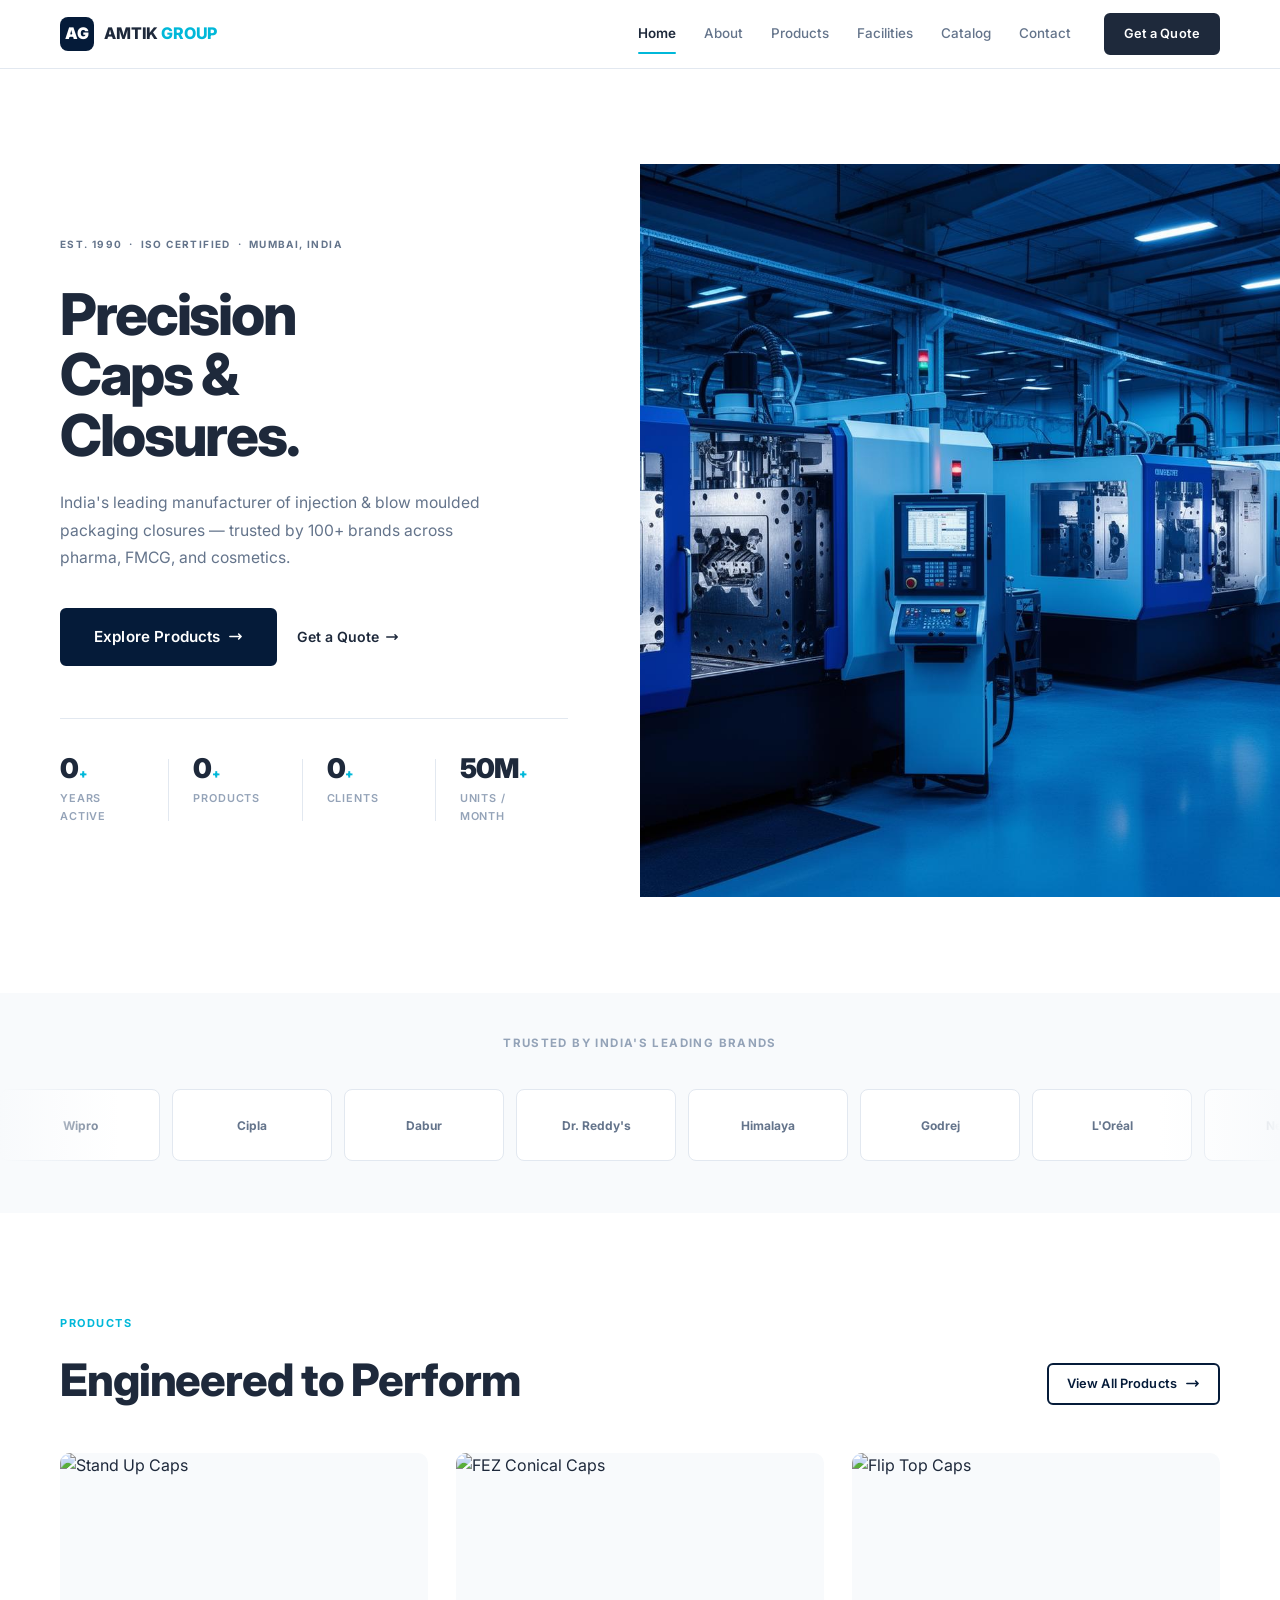
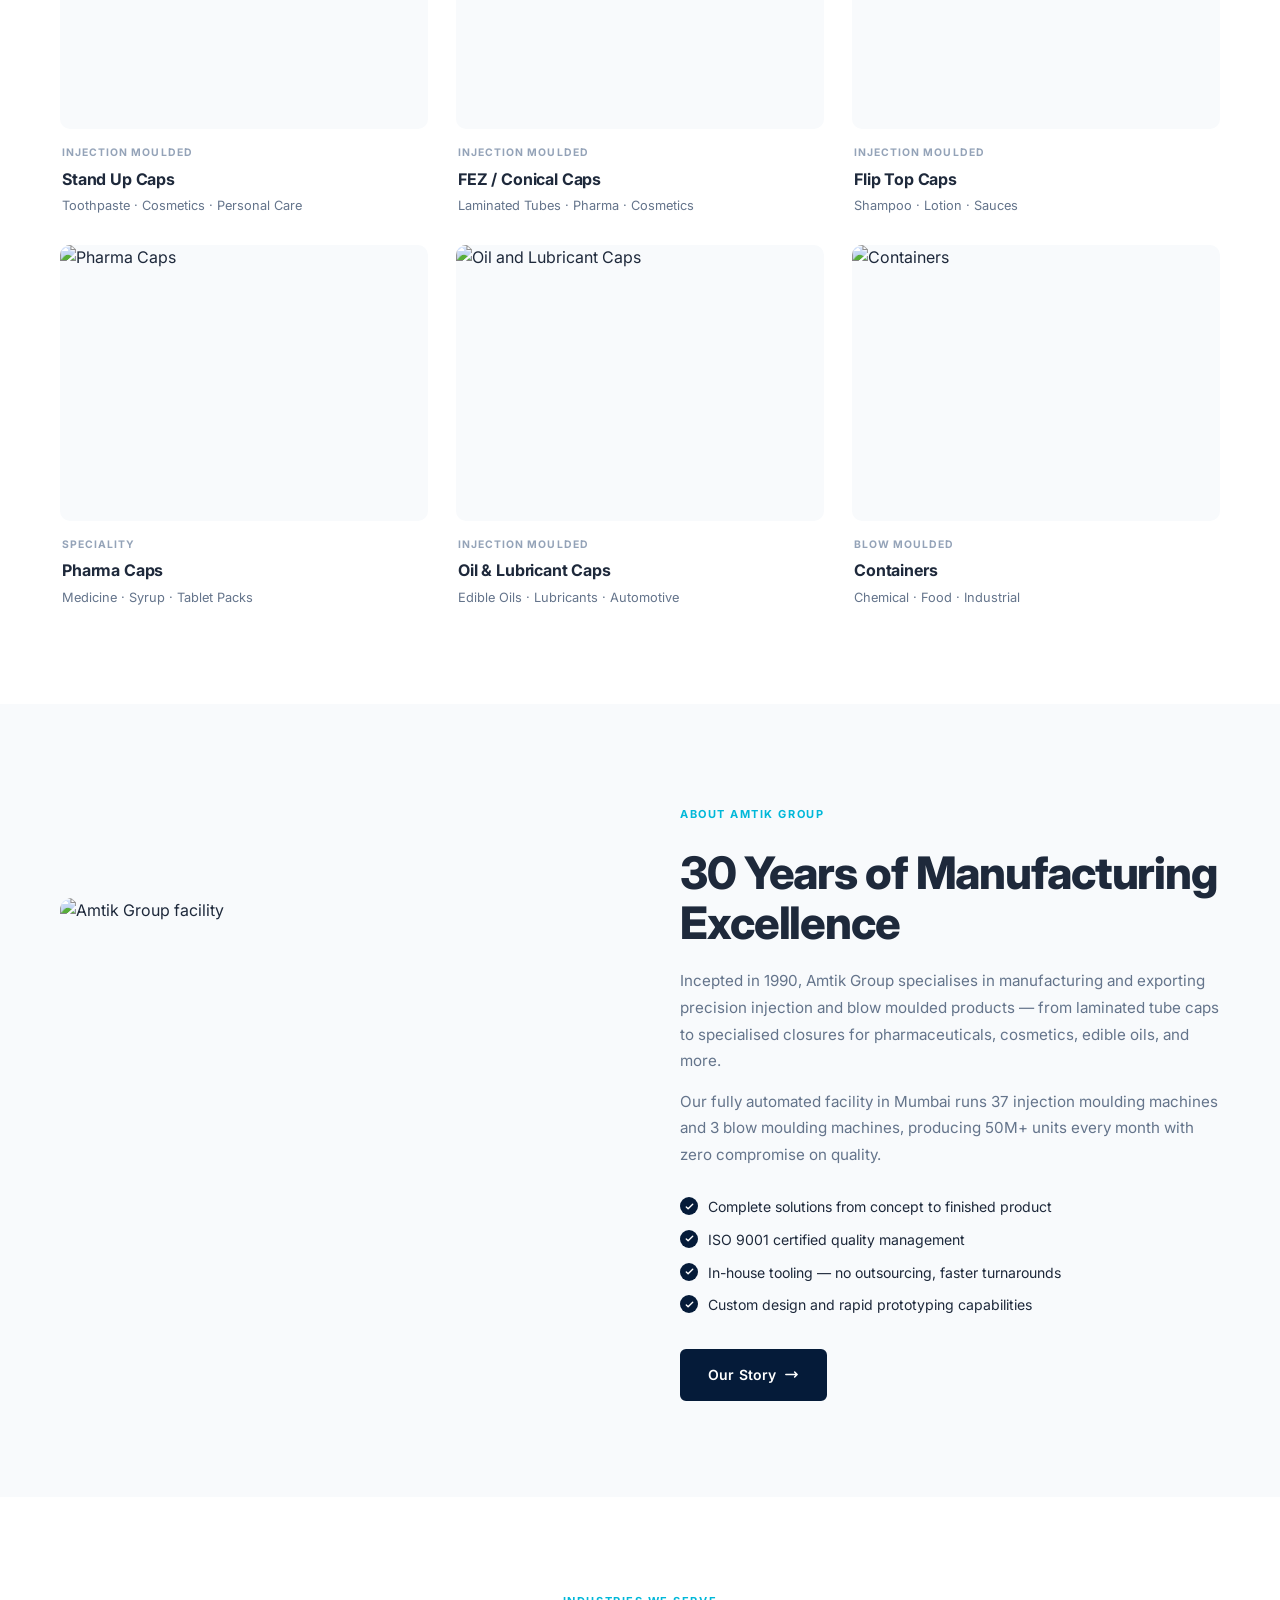
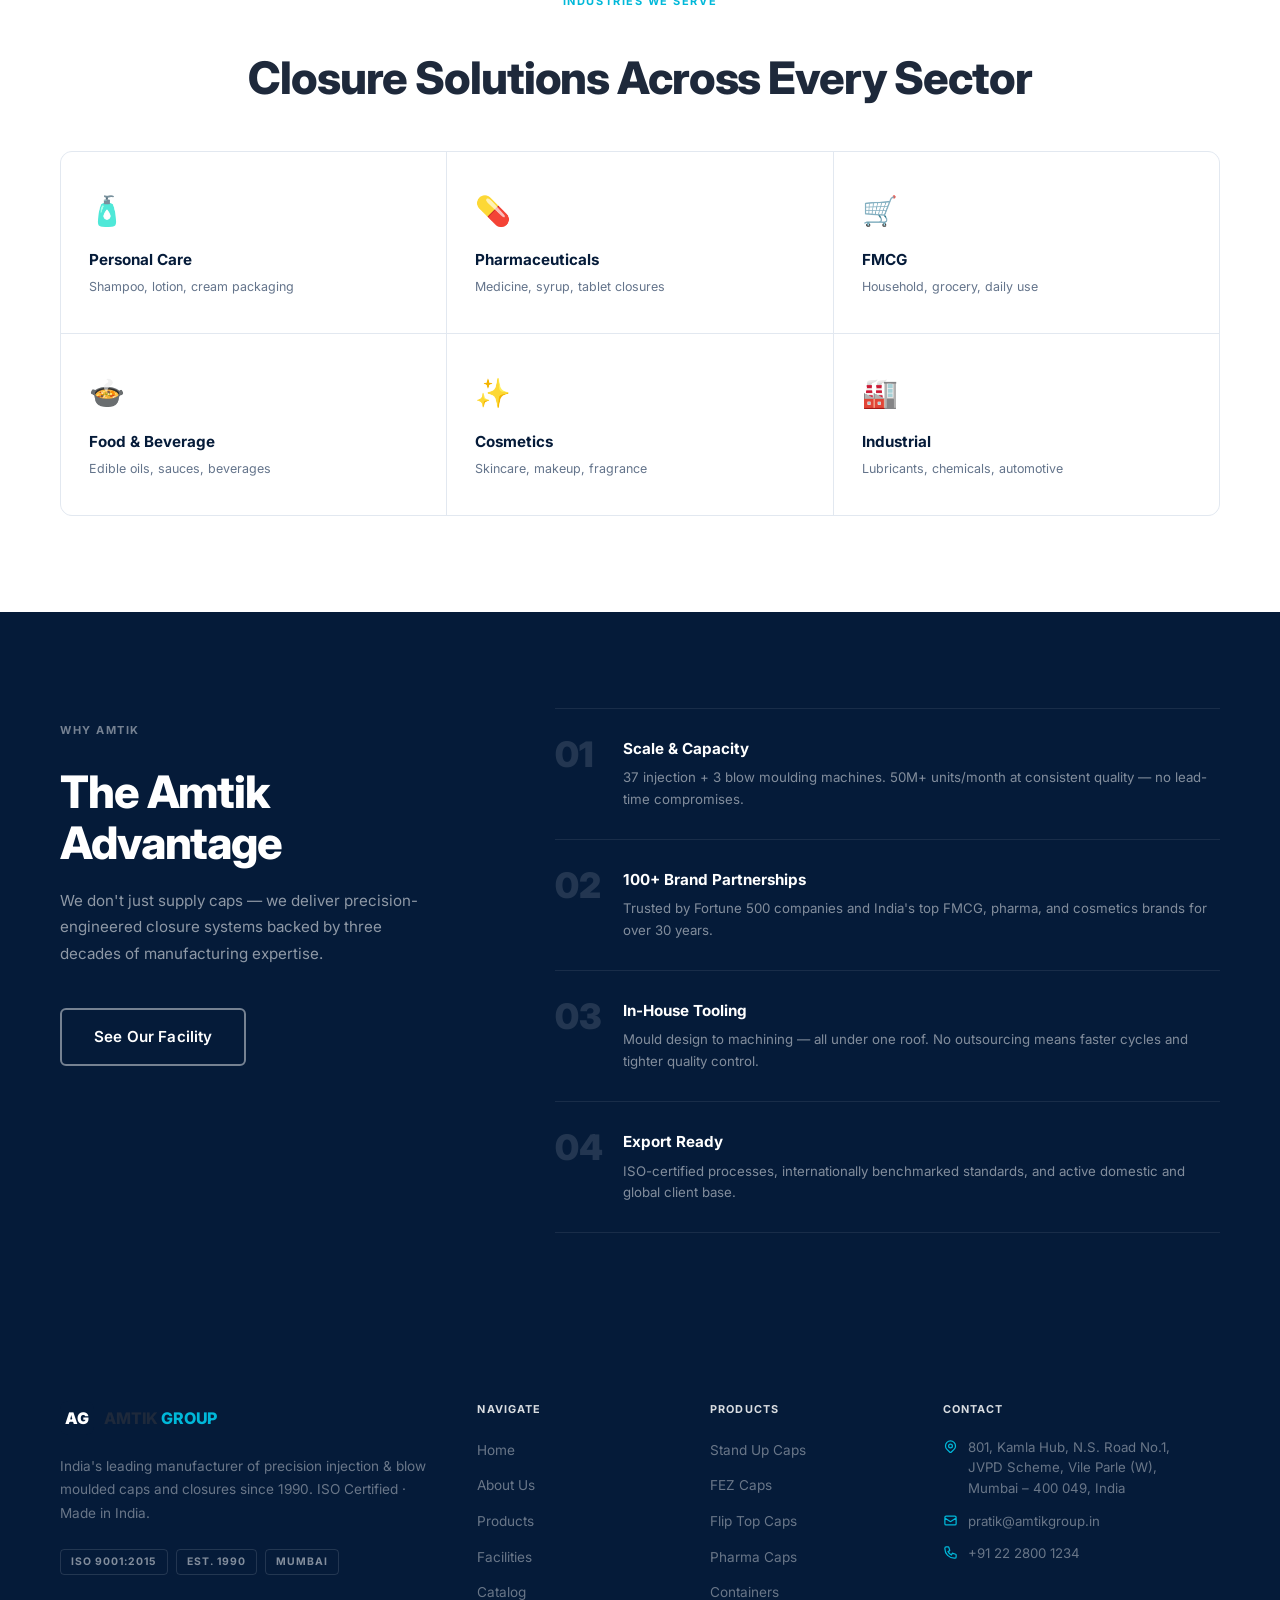
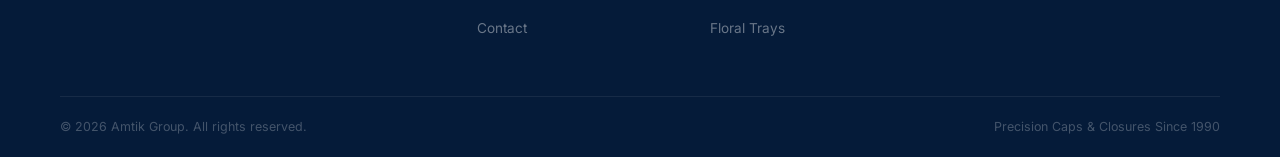
==== commit 2bb9595a: "Redesign to Direction A: Premium Minimal - Nav: white background, single 'Get a Quote' CTA (removes " ====
--- a/index.html
+++ b/index.html
@@ -4,286 +4,278 @@
   <meta charset="UTF-8">
   <meta name="viewport" content="width=device-width, initial-scale=1.0">
   <title>Amtik Group — Precision Plastic Caps &amp; Closures Since 1990</title>
-  <meta name="description" content="India's leading manufacturer of injection &amp; blow moulded caps and closures. Serving pharma, FMCG, cosmetics since 1990. ISO Certified.">
+  <meta name="description" content="India's leading manufacturer of injection &amp; blow moulded caps and closures. Serving pharma, FMCG, cosmetics since 1990. ISO Certified. Mumbai.">
   <link rel="stylesheet" href="style.css">
 </head>
 <body>
 
   <div id="nav-mount"></div>
 
-  <!-- ── HERO ── -->
-  <section class="hero">
-    <div class="hero-img">
-      <img src="hero-manufacturing.jpg" alt="Amtik Group manufacturing facility" loading="eager">
-    </div>
-    <div class="container">
-      <div class="hero-content">
-        <span class="eyebrow eyebrow-white">ISO Certified &nbsp;·&nbsp; Est. 1990 &nbsp;·&nbsp; Mumbai</span>
-        <h1>Precision Engineering.<br><em>Perfect Closures.</em></h1>
-        <p class="hero-sub">India's leading manufacturer of injection &amp; blow moulded caps and closures — delivering world-class packaging solutions for pharmaceuticals, cosmetics, FMCG, and more.</p>
-        <div class="hero-actions">
-          <a href="products.html" class="btn btn-primary btn-lg">
-            Explore Products
-            <svg xmlns="http://www.w3.org/2000/svg" fill="none" viewBox="0 0 24 24" stroke="currentColor" stroke-width="2.5"><path stroke-linecap="round" stroke-linejoin="round" d="M17 8l4 4m0 0l-4 4m4-4H3"/></svg>
-          </a>
-        </div>
-      </div>
-    </div>
-  </section>
-
-  <!-- ── STATS ── -->
-  <section class="stats-section">
-    <div class="container">
-      <div class="stats-band">
-        <div class="stat-item">
-          <div class="stat-value"><span data-target="30">0</span><sup>+</sup></div>
-          <div class="stat-label">Years of Excellence</div>
-        </div>
-        <div class="stat-divider"></div>
-        <div class="stat-item">
-          <div class="stat-value"><span data-target="500">0</span><sup>+</sup></div>
-          <div class="stat-label">Product Varieties</div>
-        </div>
-        <div class="stat-divider"></div>
-        <div class="stat-item">
-          <div class="stat-value"><span data-target="100">0</span><sup>+</sup></div>
-          <div class="stat-label">Trusted Clients</div>
-        </div>
-        <div class="stat-divider"></div>
-        <div class="stat-item">
-          <div class="stat-value"><span data-target="50">0</span><sup>M+</sup></div>
-          <div class="stat-label">Units Monthly</div>
-        </div>
-      </div>
-    </div>
-  </section>
-
-  <!-- ── ABOUT STRIP ── -->
-  <section class="about-strip">
-    <div class="about-strip-img">
-      <img src="https://images.unsplash.com/photo-1504328345606-18bbc8c9d7d1?auto=format&fit=crop&w=900&q=85" alt="Amtik Group manufacturing facility" loading="lazy" style="object-position:right center;">
-    </div>
-    <div class="about-strip-body">
-      <span class="eyebrow">About Amtik Group</span>
-      <h2>New Age Manufacturing with Decades of Expertise</h2>
-      <p>Incepted in 1990, Amtik Group specialises in manufacturing and exporting a comprehensive range of precision injection and blow moulded products — from laminated tube caps to specialised closures for pharmaceuticals, cosmetics, edible oils, and more.</p>
-      <ul class="check-list" style="margin:24px 0 32px;">
-        <li><span class="check-icon"><svg xmlns="http://www.w3.org/2000/svg" fill="none" viewBox="0 0 24 24" stroke="white" stroke-width="3"><path stroke-linecap="round" stroke-linejoin="round" d="M5 13l4 4L19 7"/></svg></span>Complete solutions — concept to final product</li>
-        <li><span class="check-icon"><svg xmlns="http://www.w3.org/2000/svg" fill="none" viewBox="0 0 24 24" stroke="white" stroke-width="3"><path stroke-linecap="round" stroke-linejoin="round" d="M5 13l4 4L19 7"/></svg></span>State-of-the-art injection &amp; blow moulding facility</li>
-        <li><span class="check-icon"><svg xmlns="http://www.w3.org/2000/svg" fill="none" viewBox="0 0 24 24" stroke="white" stroke-width="3"><path stroke-linecap="round" stroke-linejoin="round" d="M5 13l4 4L19 7"/></svg></span>ISO certified quality management systems</li>
-        <li><span class="check-icon"><svg xmlns="http://www.w3.org/2000/svg" fill="none" viewBox="0 0 24 24" stroke="white" stroke-width="3"><path stroke-linecap="round" stroke-linejoin="round" d="M5 13l4 4L19 7"/></svg></span>Custom design and rapid prototyping capabilities</li>
-      </ul>
-      <a href="about.html" class="btn btn-dark">
-        Our Story
-        <svg xmlns="http://www.w3.org/2000/svg" fill="none" viewBox="0 0 24 24" stroke="currentColor" stroke-width="2.5"><path stroke-linecap="round" stroke-linejoin="round" d="M17 8l4 4m0 0l-4 4m4-4H3"/></svg>
-      </a>
-    </div>
-  </section>
-
-  <!-- ── INDUSTRIES ── -->
-  <section style="background:#fff; padding:80px 0;">
-    <div class="container">
-      <div class="section-header center" data-reveal>
-        <span class="eyebrow">Industries We Serve</span>
-        <h2>Closure Solutions Across Every Sector</h2>
-      </div>
-      <div class="ind-strip" data-reveal>
-        <div class="ind-pill">
-          <span class="ind-pill-icon">🧴</span>
-          <span class="ind-pill-name">Personal Care</span>
-        </div>
-        <div class="ind-pill">
-          <span class="ind-pill-icon">💊</span>
-          <span class="ind-pill-name">Pharma</span>
-        </div>
-        <div class="ind-pill">
-          <span class="ind-pill-icon">🛒</span>
-          <span class="ind-pill-name">FMCG</span>
-        </div>
-        <div class="ind-pill">
-          <span class="ind-pill-icon">🍲</span>
-          <span class="ind-pill-name">Food &amp; Beverage</span>
-        </div>
-        <div class="ind-pill">
-          <span class="ind-pill-icon">🏭</span>
-          <span class="ind-pill-name">Industrial</span>
-        </div>
-        <div class="ind-pill">
-          <span class="ind-pill-icon">✨</span>
-          <span class="ind-pill-name">Cosmetics</span>
-        </div>
-      </div>
-    </div>
-  </section>
-
-  <!-- ── WHY CHOOSE US (non-overlapping points) ── -->
-  <section style="background:var(--off); padding:80px 0;">
-    <div class="container">
-      <div class="section-header center" data-reveal>
-        <span class="eyebrow">Why Choose Us</span>
-        <h2>The Amtik Advantage</h2>
-      </div>
-      <div class="why-cards" data-reveal>
-        <div class="why-card">
-          <div class="why-card-icon">
-            <svg xmlns="http://www.w3.org/2000/svg" fill="none" viewBox="0 0 24 24" stroke="currentColor" stroke-width="2"><path stroke-linecap="round" stroke-linejoin="round" d="M13 10V3L4 14h7v7l9-11h-7z"/></svg>
-          </div>
-          <h4>Scale &amp; Capacity</h4>
-          <p>37+ injection moulding machines running in-house. 50M+ units produced monthly — without compromising on precision or lead times.</p>
-        </div>
-        <div class="why-card">
-          <div class="why-card-icon">
-            <svg xmlns="http://www.w3.org/2000/svg" fill="none" viewBox="0 0 24 24" stroke="currentColor" stroke-width="2"><path stroke-linecap="round" stroke-linejoin="round" d="M17 20h5v-2a3 3 0 00-5.356-1.857M17 20H7m10 0v-2c0-.656-.126-1.283-.356-1.857M7 20H2v-2a3 3 0 015.356-1.857M7 20v-2c0-.656.126-1.283.356-1.857m0 0a5.002 5.002 0 019.288 0M15 7a3 3 0 11-6 0 3 3 0 016 0z"/></svg>
-          </div>
-          <h4>100+ Industry Partnerships</h4>
-          <p>Trusted by Fortune 500 companies and India's leading FMCG, pharmaceutical, and cosmetic brands across 30+ years of relationships.</p>
-        </div>
-        <div class="why-card">
-          <div class="why-card-icon">
-            <svg xmlns="http://www.w3.org/2000/svg" fill="none" viewBox="0 0 24 24" stroke="currentColor" stroke-width="2"><path stroke-linecap="round" stroke-linejoin="round" d="M19.428 15.428a2 2 0 00-1.022-.547l-2.387-.477a6 6 0 00-3.86.517l-.318.158a6 6 0 01-3.86.517L6.05 15.21a2 2 0 00-1.806.547M8 4h8l-1 1v5.172a2 2 0 00.586 1.414l5 5c1.26 1.26.367 3.414-1.415 3.414H4.828c-1.782 0-2.674-2.154-1.414-3.414l5-5A2 2 0 009 10.172V5L8 4z"/></svg>
-          </div>
-          <h4>In-House Tooling</h4>
-          <p>Mould design, machining, and development — all in-house. No outsourcing, no delays. Faster development cycles and total quality control.</p>
-        </div>
-        <div class="why-card">
-          <div class="why-card-icon">
-            <svg xmlns="http://www.w3.org/2000/svg" fill="none" viewBox="0 0 24 24" stroke="currentColor" stroke-width="2"><path stroke-linecap="round" stroke-linejoin="round" d="M3.055 11H5a2 2 0 012 2v1a2 2 0 002 2 2 2 0 012 2v2.945M8 3.935V5.5A2.5 2.5 0 0010.5 8h.5a2 2 0 012 2 2 2 0 104 0 2 2 0 012-2h1.064M15 20.488V18a2 2 0 012-2h3.064"/></svg>
-          </div>
-          <h4>Export Ready</h4>
-          <p>ISO-certified processes, internationally benchmarked quality standards, and global client experience — ready to serve domestic and export markets.</p>
-        </div>
-      </div>
-    </div>
-  </section>
-
-  <!-- ── PRODUCTS (compact) ── -->
-  <section style="background:#fff; padding:80px 0;">
-    <div class="container">
-      <div class="prod-header">
+  <!-- ── HERO SPLIT ── -->
+  <section class="hero-pm">
+    <div class="hero-pm-text">
+      <span class="eyebrow">Est. 1990 &nbsp;·&nbsp; ISO Certified &nbsp;·&nbsp; Mumbai, India</span>
+      <h1>Precision<br>Caps &amp;<br>Closures.</h1>
+      <p class="hero-pm-desc">India's leading manufacturer of injection &amp; blow moulded packaging closures — trusted by 100+ brands across pharma, FMCG, and cosmetics.</p>
+      <div class="hero-pm-ctas">
+        <a href="products.html" class="btn btn-dark btn-lg">
+          Explore Products
+          <svg xmlns="http://www.w3.org/2000/svg" fill="none" viewBox="0 0 24 24" stroke="currentColor" stroke-width="2.5"><path stroke-linecap="round" stroke-linejoin="round" d="M17 8l4 4m0 0l-4 4m4-4H3"/></svg>
+        </a>
+        <a href="contact.html" class="hero-pm-link">
+          Get a Quote
+          <svg xmlns="http://www.w3.org/2000/svg" fill="none" viewBox="0 0 24 24" stroke="currentColor" stroke-width="2.5"><path stroke-linecap="round" stroke-linejoin="round" d="M17 8l4 4m0 0l-4 4m4-4H3"/></svg>
+        </a>
+      </div>
+      <div class="hero-pm-stats">
+        <div class="hps">
+          <div class="hps-n"><span data-target="30">0</span><sup>+</sup></div>
+          <div class="hps-label">Years Active</div>
+        </div>
+        <div class="hps-sep"></div>
+        <div class="hps">
+          <div class="hps-n"><span data-target="500">0</span><sup>+</sup></div>
+          <div class="hps-label">Products</div>
+        </div>
+        <div class="hps-sep"></div>
+        <div class="hps">
+          <div class="hps-n"><span data-target="100">0</span><sup>+</sup></div>
+          <div class="hps-label">Clients</div>
+        </div>
+        <div class="hps-sep"></div>
+        <div class="hps">
+          <div class="hps-n">50M<sup>+</sup></div>
+          <div class="hps-label">Units / Month</div>
+        </div>
+      </div>
+    </div>
+    <div class="hero-pm-img">
+      <img src="hero-manufacturing.jpg" alt="Amtik Group precision injection moulding facility" loading="eager">
+    </div>
+  </section>
+
+  <!-- ── BRANDS STRIP ── -->
+  <section class="brands-pm">
+    <div class="container">
+      <p class="brands-pm-label">Trusted by India's leading brands</p>
+    </div>
+    <div class="marquee-wrap" style="margin-top:28px;">
+      <div class="marquee-track">
+        <div class="brand-logo-card"><img src="https://logo.clearbit.com/wipro.com" alt="Wipro" loading="lazy" onerror="this.style.display='none';this.nextElementSibling.style.display='block'"><span class="brand-fallback">Wipro</span></div>
+        <div class="brand-logo-card"><img src="https://logo.clearbit.com/cipla.com" alt="Cipla" loading="lazy" onerror="this.style.display='none';this.nextElementSibling.style.display='block'"><span class="brand-fallback">Cipla</span></div>
+        <div class="brand-logo-card"><img src="https://logo.clearbit.com/dabur.com" alt="Dabur" loading="lazy" onerror="this.style.display='none';this.nextElementSibling.style.display='block'"><span class="brand-fallback">Dabur</span></div>
+        <div class="brand-logo-card"><img src="https://logo.clearbit.com/drreddys.com" alt="Dr. Reddy's" loading="lazy" onerror="this.style.display='none';this.nextElementSibling.style.display='block'"><span class="brand-fallback">Dr. Reddy's</span></div>
+        <div class="brand-logo-card"><img src="https://logo.clearbit.com/himalayawellness.com" alt="Himalaya" loading="lazy" onerror="this.style.display='none';this.nextElementSibling.style.display='block'"><span class="brand-fallback">Himalaya</span></div>
+        <div class="brand-logo-card"><img src="https://logo.clearbit.com/godrej.com" alt="Godrej" loading="lazy" onerror="this.style.display='none';this.nextElementSibling.style.display='block'"><span class="brand-fallback">Godrej</span></div>
+        <div class="brand-logo-card"><img src="https://logo.clearbit.com/loreal.com" alt="L'Oréal" loading="lazy" onerror="this.style.display='none';this.nextElementSibling.style.display='block'"><span class="brand-fallback">L'Oréal</span></div>
+        <div class="brand-logo-card"><img src="https://logo.clearbit.com/nestle.com" alt="Nestlé" loading="lazy" onerror="this.style.display='none';this.nextElementSibling.style.display='block'"><span class="brand-fallback">Nestlé</span></div>
+        <div class="brand-logo-card"><img src="https://logo.clearbit.com/itcportal.com" alt="ITC" loading="lazy" onerror="this.style.display='none';this.nextElementSibling.style.display='block'"><span class="brand-fallback">ITC</span></div>
+        <div class="brand-logo-card"><img src="https://logo.clearbit.com/jnj.com" alt="J&amp;J" loading="lazy" onerror="this.style.display='none';this.nextElementSibling.style.display='block'"><span class="brand-fallback">J&amp;J</span></div>
+        <div class="brand-logo-card"><img src="https://logo.clearbit.com/sunpharma.com" alt="Sun Pharma" loading="lazy" onerror="this.style.display='none';this.nextElementSibling.style.display='block'"><span class="brand-fallback">Sun Pharma</span></div>
+        <div class="brand-logo-card"><img src="https://logo.clearbit.com/amway.com" alt="Amway" loading="lazy" onerror="this.style.display='none';this.nextElementSibling.style.display='block'"><span class="brand-fallback">Amway</span></div>
+        <!-- duplicate for seamless loop -->
+        <div class="brand-logo-card"><img src="https://logo.clearbit.com/wipro.com" alt="Wipro" loading="lazy" onerror="this.style.display='none';this.nextElementSibling.style.display='block'"><span class="brand-fallback">Wipro</span></div>
+        <div class="brand-logo-card"><img src="https://logo.clearbit.com/cipla.com" alt="Cipla" loading="lazy" onerror="this.style.display='none';this.nextElementSibling.style.display='block'"><span class="brand-fallback">Cipla</span></div>
+        <div class="brand-logo-card"><img src="https://logo.clearbit.com/dabur.com" alt="Dabur" loading="lazy" onerror="this.style.display='none';this.nextElementSibling.style.display='block'"><span class="brand-fallback">Dabur</span></div>
+        <div class="brand-logo-card"><img src="https://logo.clearbit.com/drreddys.com" alt="Dr. Reddy's" loading="lazy" onerror="this.style.display='none';this.nextElementSibling.style.display='block'"><span class="brand-fallback">Dr. Reddy's</span></div>
+        <div class="brand-logo-card"><img src="https://logo.clearbit.com/himalayawellness.com" alt="Himalaya" loading="lazy" onerror="this.style.display='none';this.nextElementSibling.style.display='block'"><span class="brand-fallback">Himalaya</span></div>
+        <div class="brand-logo-card"><img src="https://logo.clearbit.com/godrej.com" alt="Godrej" loading="lazy" onerror="this.style.display='none';this.nextElementSibling.style.display='block'"><span class="brand-fallback">Godrej</span></div>
+        <div class="brand-logo-card"><img src="https://logo.clearbit.com/loreal.com" alt="L'Oréal" loading="lazy" onerror="this.style.display='none';this.nextElementSibling.style.display='block'"><span class="brand-fallback">L'Oréal</span></div>
+        <div class="brand-logo-card"><img src="https://logo.clearbit.com/nestle.com" alt="Nestlé" loading="lazy" onerror="this.style.display='none';this.nextElementSibling.style.display='block'"><span class="brand-fallback">Nestlé</span></div>
+        <div class="brand-logo-card"><img src="https://logo.clearbit.com/itcportal.com" alt="ITC" loading="lazy" onerror="this.style.display='none';this.nextElementSibling.style.display='block'"><span class="brand-fallback">ITC</span></div>
+        <div class="brand-logo-card"><img src="https://logo.clearbit.com/jnj.com" alt="J&amp;J" loading="lazy" onerror="this.style.display='none';this.nextElementSibling.style.display='block'"><span class="brand-fallback">J&amp;J</span></div>
+        <div class="brand-logo-card"><img src="https://logo.clearbit.com/sunpharma.com" alt="Sun Pharma" loading="lazy" onerror="this.style.display='none';this.nextElementSibling.style.display='block'"><span class="brand-fallback">Sun Pharma</span></div>
+        <div class="brand-logo-card"><img src="https://logo.clearbit.com/amway.com" alt="Amway" loading="lazy" onerror="this.style.display='none';this.nextElementSibling.style.display='block'"><span class="brand-fallback">Amway</span></div>
+      </div>
+    </div>
+  </section>
+
+  <!-- ── PRODUCTS ── -->
+  <section class="pm-section pm-section-white">
+    <div class="container">
+      <div class="pm-section-head">
         <div>
-          <span class="eyebrow">Our Products</span>
-          <h2>Engineered for Performance</h2>
+          <span class="eyebrow">Products</span>
+          <h2>Engineered to Perform</h2>
         </div>
         <a href="products.html" class="btn btn-outline-dark btn-sm">
           View All Products
           <svg xmlns="http://www.w3.org/2000/svg" fill="none" viewBox="0 0 24 24" stroke="currentColor" stroke-width="2.5"><path stroke-linecap="round" stroke-linejoin="round" d="M17 8l4 4m0 0l-4 4m4-4H3"/></svg>
         </a>
       </div>
-      <div class="prod-compact-grid" data-reveal>
-        <a href="products.html" class="prod-compact-card">
-          <div class="prod-compact-img">
-            <img src="https://images.unsplash.com/photo-1558618666-fcd25c85cd64?auto=format&fit=crop&w=500&q=80" alt="Stand Up Caps" loading="lazy">
-          </div>
-          <div class="prod-compact-body">
-            <span class="prod-compact-tag">Injection Moulded</span>
-            <div class="prod-compact-name">Stand Up Caps</div>
-            <div class="prod-compact-apps">Toothpaste · Cosmetics · Personal Care</div>
-          </div>
-        </a>
-        <a href="products.html" class="prod-compact-card">
-          <div class="prod-compact-img">
-            <img src="https://images.unsplash.com/photo-1616118132534-381148898bb4?auto=format&fit=crop&w=500&q=80" alt="FEZ Conical Caps" loading="lazy">
-          </div>
-          <div class="prod-compact-body">
-            <span class="prod-compact-tag">Injection Moulded</span>
-            <div class="prod-compact-name">FEZ / Conical Caps</div>
-            <div class="prod-compact-apps">Laminated Tubes · Pharma · Cosmetics</div>
-          </div>
-        </a>
-        <a href="products.html" class="prod-compact-card">
-          <div class="prod-compact-img">
-            <img src="https://images.unsplash.com/photo-1637730177972-0bb1d3a05c43?auto=format&fit=crop&w=500&q=80" alt="Flip Top Caps" loading="lazy">
-          </div>
-          <div class="prod-compact-body">
-            <span class="prod-compact-tag">Injection Moulded</span>
-            <div class="prod-compact-name">Flip Top Caps</div>
-            <div class="prod-compact-apps">Shampoo · Lotion · Sauces</div>
-          </div>
-        </a>
-        <a href="products.html" class="prod-compact-card">
-          <div class="prod-compact-img">
-            <img src="https://images.unsplash.com/photo-1584308666744-24d5c474f2ae?auto=format&fit=crop&w=500&q=80" alt="Pharma Caps" loading="lazy">
-          </div>
-          <div class="prod-compact-body">
-            <span class="prod-compact-tag">Speciality</span>
-            <div class="prod-compact-name">Pharma Caps</div>
-            <div class="prod-compact-apps">Medicine · Syrup · Tablet Packaging</div>
-          </div>
-        </a>
-        <a href="products.html" class="prod-compact-card">
-          <div class="prod-compact-img">
-            <img src="https://images.unsplash.com/photo-1600104276747-bd96bc371b37?auto=format&fit=crop&w=500&q=80" alt="Oil and Lubricant Caps" loading="lazy">
-          </div>
-          <div class="prod-compact-body">
-            <span class="prod-compact-tag">Injection Moulded</span>
-            <div class="prod-compact-name">Oil &amp; Lubricant Caps</div>
-            <div class="prod-compact-apps">Edible Oils · Lubricants · Automotive</div>
-          </div>
-        </a>
-        <a href="products.html" class="prod-compact-card">
-          <div class="prod-compact-img">
-            <img src="https://images.unsplash.com/photo-1553456558-aff63285bdd1?auto=format&fit=crop&w=500&q=80" alt="Containers" loading="lazy">
-          </div>
-          <div class="prod-compact-body">
-            <span class="prod-compact-tag">Blow Moulded</span>
-            <div class="prod-compact-name">Containers</div>
-            <div class="prod-compact-apps">Chemical · Food · Industrial</div>
-          </div>
-        </a>
-      </div>
-    </div>
-  </section>
-
-  <!-- ── BRANDS ── -->
-  <section class="brands-section">
-    <div class="container">
-      <div class="section-header center" data-reveal>
-        <span class="eyebrow">Our Clients</span>
-        <h2>Brands That Trust Us</h2>
-        <p>Proud to partner with India's most respected names across pharmaceuticals, FMCG, cosmetics, and personal care.</p>
-      </div>
-    </div>
-    <div class="brands-marquee-wrap" style="margin-top:40px;">
-      <div class="marquee-wrap">
-        <div class="marquee-track">
-          <div class="brand-logo-card"><img src="https://logo.clearbit.com/wipro.com" alt="Wipro" loading="lazy" onerror="this.style.display='none';this.nextElementSibling.style.display='block'"><span class="brand-fallback">Wipro</span></div>
-          <div class="brand-logo-card"><img src="https://logo.clearbit.com/cipla.com" alt="Cipla" loading="lazy" onerror="this.style.display='none';this.nextElementSibling.style.display='block'"><span class="brand-fallback">Cipla</span></div>
-          <div class="brand-logo-card"><img src="https://logo.clearbit.com/dabur.com" alt="Dabur" loading="lazy" onerror="this.style.display='none';this.nextElementSibling.style.display='block'"><span class="brand-fallback">Dabur</span></div>
-          <div class="brand-logo-card"><img src="https://logo.clearbit.com/drreddys.com" alt="Dr. Reddy's" loading="lazy" onerror="this.style.display='none';this.nextElementSibling.style.display='block'"><span class="brand-fallback">Dr. Reddy's</span></div>
-          <div class="brand-logo-card"><img src="https://logo.clearbit.com/cavinkare.com" alt="Cavin Kare" loading="lazy" onerror="this.style.display='none';this.nextElementSibling.style.display='block'"><span class="brand-fallback">Cavin Kare</span></div>
-          <div class="brand-logo-card"><img src="https://logo.clearbit.com/esselpropack.com" alt="Essel Propack" loading="lazy" onerror="this.style.display='none';this.nextElementSibling.style.display='block'"><span class="brand-fallback">Essel Propack</span></div>
-          <div class="brand-logo-card"><img src="https://logo.clearbit.com/glenmark.com" alt="Glenmark" loading="lazy" onerror="this.style.display='none';this.nextElementSibling.style.display='block'"><span class="brand-fallback">Glenmark</span></div>
-          <div class="brand-logo-card"><img src="https://logo.clearbit.com/godrej.com" alt="Godrej" loading="lazy" onerror="this.style.display='none';this.nextElementSibling.style.display='block'"><span class="brand-fallback">Godrej</span></div>
-          <!-- duplicate set for seamless loop -->
-          <div class="brand-logo-card"><img src="https://logo.clearbit.com/wipro.com" alt="Wipro" loading="lazy" onerror="this.style.display='none';this.nextElementSibling.style.display='block'"><span class="brand-fallback">Wipro</span></div>
-          <div class="brand-logo-card"><img src="https://logo.clearbit.com/cipla.com" alt="Cipla" loading="lazy" onerror="this.style.display='none';this.nextElementSibling.style.display='block'"><span class="brand-fallback">Cipla</span></div>
-          <div class="brand-logo-card"><img src="https://logo.clearbit.com/dabur.com" alt="Dabur" loading="lazy" onerror="this.style.display='none';this.nextElementSibling.style.display='block'"><span class="brand-fallback">Dabur</span></div>
-          <div class="brand-logo-card"><img src="https://logo.clearbit.com/drreddys.com" alt="Dr. Reddy's" loading="lazy" onerror="this.style.display='none';this.nextElementSibling.style.display='block'"><span class="brand-fallback">Dr. Reddy's</span></div>
-          <div class="brand-logo-card"><img src="https://logo.clearbit.com/cavinkare.com" alt="Cavin Kare" loading="lazy" onerror="this.style.display='none';this.nextElementSibling.style.display='block'"><span class="brand-fallback">Cavin Kare</span></div>
-          <div class="brand-logo-card"><img src="https://logo.clearbit.com/esselpropack.com" alt="Essel Propack" loading="lazy" onerror="this.style.display='none';this.nextElementSibling.style.display='block'"><span class="brand-fallback">Essel Propack</span></div>
-          <div class="brand-logo-card"><img src="https://logo.clearbit.com/glenmark.com" alt="Glenmark" loading="lazy" onerror="this.style.display='none';this.nextElementSibling.style.display='block'"><span class="brand-fallback">Glenmark</span></div>
-          <div class="brand-logo-card"><img src="https://logo.clearbit.com/godrej.com" alt="Godrej" loading="lazy" onerror="this.style.display='none';this.nextElementSibling.style.display='block'"><span class="brand-fallback">Godrej</span></div>
-        </div>
-      </div>
-      <div class="marquee-wrap" style="margin-top:12px;">
-        <div class="marquee-track rev">
-          <div class="brand-logo-card"><img src="https://logo.clearbit.com/himalayawellness.com" alt="Himalaya" loading="lazy" onerror="this.style.display='none';this.nextElementSibling.style.display='block'"><span class="brand-fallback">Himalaya</span></div>
-          <div class="brand-logo-card"><img src="https://logo.clearbit.com/itcportal.com" alt="ITC" loading="lazy" onerror="this.style.display='none';this.nextElementSibling.style.display='block'"><span class="brand-fallback">ITC</span></div>
-          <div class="brand-logo-card"><img src="https://logo.clearbit.com/amway.com" alt="Amway" loading="lazy" onerror="this.style.display='none';this.nextElementSibling.style.display='block'"><span class="brand-fallback">Amway</span></div>
-          <div class="brand-logo-card"><img src="https://logo.clearbit.com/jnj.com" alt="Johnson &amp; Johnson" loading="lazy" onerror="this.style.display='none';this.nextElementSibling.style.display='block'"><span class="brand-fallback">J&amp;J</span></div>
-          <div class="brand-logo-card"><img src="https://logo.clearbit.com/loreal.com" alt="L'Oréal" loading="lazy" onerror="this.style.display='none';this.nextElementSibling.style.display='block'"><span class="brand-fallback">L'Oréal</span></div>
-          <div class="brand-logo-card"><img src="https://logo.clearbit.com/nestle.com" alt="Nestlé" loading="lazy" onerror="this.style.display='none';this.nextElementSibling.style.display='block'"><span class="brand-fallback">Nestlé</span></div>
-          <div class="brand-logo-card"><img src="https://logo.clearbit.com/vlcc.com" alt="VLCC" loading="lazy" onerror="this.style.display='none';this.nextElementSibling.style.display='block'"><span class="brand-fallback">VLCC</span></div>
-          <div class="brand-logo-card"><img src="https://logo.clearbit.com/sunpharma.com" alt="Sun Pharma" loading="lazy" onerror="this.style.display='none';this.nextElementSibling.style.display='block'"><span class="brand-fallback">Sun Pharma</span></div>
-          <!-- duplicate -->
-          <div class="brand-logo-card"><img src="https://logo.clearbit.com/himalayawellness.com" alt="Himalaya" loading="lazy" onerror="this.style.display='none';this.nextElementSibling.style.display='block'"><span class="brand-fallback">Himalaya</span></div>
-          <div class="brand-logo-card"><img src="https://logo.clearbit.com/itcportal.com" alt="ITC" loading="lazy" onerror="this.style.display='none';this.nextElementSibling.style.display='block'"><span class="brand-fallback">ITC</span></div>
-          <div class="brand-logo-card"><img src="https://logo.clearbit.com/amway.com" alt="Amway" loading="lazy" onerror="this.style.display='none';this.nextElementSibling.style.display='block'"><span class="brand-fallback">Amway</span></div>
-          <div class="brand-logo-card"><img src="https://logo.clearbit.com/jnj.com" alt="Johnson &amp; Johnson" loading="lazy" onerror="this.style.display='none';this.nextElementSibling.style.display='block'"><span class="brand-fallback">J&amp;J</span></div>
-          <div class="brand-logo-card"><img src="https://logo.clearbit.com/loreal.com" alt="L'Oréal" loading="lazy" onerror="this.style.display='none';this.nextElementSibling.style.display='block'"><span class="brand-fallback">L'Oréal</span></div>
-          <div class="brand-logo-card"><img src="https://logo.clearbit.com/nestle.com" alt="Nestlé" loading="lazy" onerror="this.style.display='none';this.nextElementSibling.style.display='block'"><span class="brand-fallback">Nestlé</span></div>
-          <div class="brand-logo-card"><img src="https://logo.clearbit.com/vlcc.com" alt="VLCC" loading="lazy" onerror="this.style.display='none';this.nextElementSibling.style.display='block'"><span class="brand-fallback">VLCC</span></div>
-          <div class="brand-logo-card"><img src="https://logo.clearbit.com/sunpharma.com" alt="Sun Pharma" loading="lazy" onerror="this.style.display='none';this.nextElementSibling.style.display='block'"><span class="brand-fallback">Sun Pharma</span></div>
+      <div class="pm-prod-grid" data-reveal>
+        <a href="products.html" class="pm-prod-card">
+          <div class="pm-prod-img">
+            <img src="https://images.unsplash.com/photo-1558618666-fcd25c85cd64?auto=format&fit=crop&w=600&q=80" alt="Stand Up Caps" loading="lazy">
+          </div>
+          <div class="pm-prod-body">
+            <div class="pm-prod-cat">Injection Moulded</div>
+            <div class="pm-prod-name">Stand Up Caps</div>
+            <div class="pm-prod-apps">Toothpaste · Cosmetics · Personal Care</div>
+          </div>
+        </a>
+        <a href="products.html" class="pm-prod-card">
+          <div class="pm-prod-img">
+            <img src="https://images.unsplash.com/photo-1616118132534-381148898bb4?auto=format&fit=crop&w=600&q=80" alt="FEZ Conical Caps" loading="lazy">
+          </div>
+          <div class="pm-prod-body">
+            <div class="pm-prod-cat">Injection Moulded</div>
+            <div class="pm-prod-name">FEZ / Conical Caps</div>
+            <div class="pm-prod-apps">Laminated Tubes · Pharma · Cosmetics</div>
+          </div>
+        </a>
+        <a href="products.html" class="pm-prod-card">
+          <div class="pm-prod-img">
+            <img src="https://images.unsplash.com/photo-1637730177972-0bb1d3a05c43?auto=format&fit=crop&w=600&q=80" alt="Flip Top Caps" loading="lazy">
+          </div>
+          <div class="pm-prod-body">
+            <div class="pm-prod-cat">Injection Moulded</div>
+            <div class="pm-prod-name">Flip Top Caps</div>
+            <div class="pm-prod-apps">Shampoo · Lotion · Sauces</div>
+          </div>
+        </a>
+        <a href="products.html" class="pm-prod-card">
+          <div class="pm-prod-img">
+            <img src="https://images.unsplash.com/photo-1584308666744-24d5c474f2ae?auto=format&fit=crop&w=600&q=80" alt="Pharma Caps" loading="lazy">
+          </div>
+          <div class="pm-prod-body">
+            <div class="pm-prod-cat">Speciality</div>
+            <div class="pm-prod-name">Pharma Caps</div>
+            <div class="pm-prod-apps">Medicine · Syrup · Tablet Packs</div>
+          </div>
+        </a>
+        <a href="products.html" class="pm-prod-card">
+          <div class="pm-prod-img">
+            <img src="https://images.unsplash.com/photo-1600104276747-bd96bc371b37?auto=format&fit=crop&w=600&q=80" alt="Oil and Lubricant Caps" loading="lazy">
+          </div>
+          <div class="pm-prod-body">
+            <div class="pm-prod-cat">Injection Moulded</div>
+            <div class="pm-prod-name">Oil &amp; Lubricant Caps</div>
+            <div class="pm-prod-apps">Edible Oils · Lubricants · Automotive</div>
+          </div>
+        </a>
+        <a href="products.html" class="pm-prod-card">
+          <div class="pm-prod-img">
+            <img src="https://images.unsplash.com/photo-1568702846914-96b305d2aaeb?auto=format&fit=crop&w=600&q=80" alt="Containers" loading="lazy">
+          </div>
+          <div class="pm-prod-body">
+            <div class="pm-prod-cat">Blow Moulded</div>
+            <div class="pm-prod-name">Containers</div>
+            <div class="pm-prod-apps">Chemical · Food · Industrial</div>
+          </div>
+        </a>
+      </div>
+    </div>
+  </section>
+
+  <!-- ── ABOUT ── -->
+  <section class="pm-section pm-section-warm">
+    <div class="container">
+      <div class="pm-about-grid" data-reveal>
+        <div class="pm-about-img">
+          <img src="https://images.unsplash.com/photo-1504328345606-18bbc8c9d7d1?auto=format&fit=crop&w=900&q=85" alt="Amtik Group facility" loading="lazy">
+        </div>
+        <div class="pm-about-text">
+          <span class="eyebrow">About Amtik Group</span>
+          <h2>30 Years of Manufacturing Excellence</h2>
+          <p>Incepted in 1990, Amtik Group specialises in manufacturing and exporting precision injection and blow moulded products — from laminated tube caps to specialised closures for pharmaceuticals, cosmetics, edible oils, and more.</p>
+          <p style="margin-top:14px;">Our fully automated facility in Mumbai runs 37 injection moulding machines and 3 blow moulding machines, producing 50M+ units every month with zero compromise on quality.</p>
+          <ul class="pm-check-list">
+            <li>Complete solutions from concept to finished product</li>
+            <li>ISO 9001 certified quality management</li>
+            <li>In-house tooling — no outsourcing, faster turnarounds</li>
+            <li>Custom design and rapid prototyping capabilities</li>
+          </ul>
+          <a href="about.html" class="btn btn-dark" style="margin-top:32px;">
+            Our Story
+            <svg xmlns="http://www.w3.org/2000/svg" fill="none" viewBox="0 0 24 24" stroke="currentColor" stroke-width="2.5"><path stroke-linecap="round" stroke-linejoin="round" d="M17 8l4 4m0 0l-4 4m4-4H3"/></svg>
+          </a>
+        </div>
+      </div>
+    </div>
+  </section>
+
+  <!-- ── INDUSTRIES ── -->
+  <section class="pm-section pm-section-white">
+    <div class="container">
+      <div class="pm-section-head center" data-reveal>
+        <span class="eyebrow">Industries We Serve</span>
+        <h2>Closure Solutions Across Every Sector</h2>
+      </div>
+      <div class="pm-ind-grid" data-reveal>
+        <div class="pm-ind-card">
+          <div class="pm-ind-icon">🧴</div>
+          <div class="pm-ind-name">Personal Care</div>
+          <div class="pm-ind-eg">Shampoo, lotion, cream packaging</div>
+        </div>
+        <div class="pm-ind-card">
+          <div class="pm-ind-icon">💊</div>
+          <div class="pm-ind-name">Pharmaceuticals</div>
+          <div class="pm-ind-eg">Medicine, syrup, tablet closures</div>
+        </div>
+        <div class="pm-ind-card">
+          <div class="pm-ind-icon">🛒</div>
+          <div class="pm-ind-name">FMCG</div>
+          <div class="pm-ind-eg">Household, grocery, daily use</div>
+        </div>
+        <div class="pm-ind-card">
+          <div class="pm-ind-icon">🍲</div>
+          <div class="pm-ind-name">Food &amp; Beverage</div>
+          <div class="pm-ind-eg">Edible oils, sauces, beverages</div>
+        </div>
+        <div class="pm-ind-card">
+          <div class="pm-ind-icon">✨</div>
+          <div class="pm-ind-name">Cosmetics</div>
+          <div class="pm-ind-eg">Skincare, makeup, fragrance</div>
+        </div>
+        <div class="pm-ind-card">
+          <div class="pm-ind-icon">🏭</div>
+          <div class="pm-ind-name">Industrial</div>
+          <div class="pm-ind-eg">Lubricants, chemicals, automotive</div>
+        </div>
+      </div>
+    </div>
+  </section>
+
+  <!-- ── WHY AMTIK ── -->
+  <section class="pm-section pm-section-dark">
+    <div class="container">
+      <div class="pm-why-grid">
+        <div class="pm-why-left" data-reveal>
+          <span class="eyebrow" style="color:rgba(255,255,255,.45);">Why Amtik</span>
+          <h2 style="color:#fff;margin:14px 0 20px;">The Amtik<br>Advantage</h2>
+          <p style="color:rgba(255,255,255,.55);max-width:360px;margin-bottom:40px;">We don't just supply caps — we deliver precision-engineered closure systems backed by three decades of manufacturing expertise.</p>
+          <a href="facilities.html" class="btn btn-outline btn-lg">See Our Facility</a>
+        </div>
+        <div class="pm-why-right" data-reveal>
+          <div class="pm-why-item">
+            <div class="pm-why-num">01</div>
+            <div>
+              <div class="pm-why-title">Scale &amp; Capacity</div>
+              <div class="pm-why-desc">37 injection + 3 blow moulding machines. 50M+ units/month at consistent quality — no lead-time compromises.</div>
+            </div>
+          </div>
+          <div class="pm-why-item">
+            <div class="pm-why-num">02</div>
+            <div>
+              <div class="pm-why-title">100+ Brand Partnerships</div>
+              <div class="pm-why-desc">Trusted by Fortune 500 companies and India's top FMCG, pharma, and cosmetics brands for over 30 years.</div>
+            </div>
+          </div>
+          <div class="pm-why-item">
+            <div class="pm-why-num">03</div>
+            <div>
+              <div class="pm-why-title">In-House Tooling</div>
+              <div class="pm-why-desc">Mould design to machining — all under one roof. No outsourcing means faster cycles and tighter quality control.</div>
+            </div>
+          </div>
+          <div class="pm-why-item">
+            <div class="pm-why-num">04</div>
+            <div>
+              <div class="pm-why-title">Export Ready</div>
+              <div class="pm-why-desc">ISO-certified processes, internationally benchmarked standards, and active domestic and global client base.</div>
+            </div>
+          </div>
         </div>
       </div>
     </div>
--- a/style.css
+++ b/style.css
@@ -67,40 +67,42 @@
 /* ─── NAVBAR ─────────────────────────────────────────── */
 .nav {
   position: fixed; top: 0; left: 0; right: 0; z-index: 900;
-  background: rgba(5,27,57,.97); backdrop-filter: blur(12px);
-  border-bottom: 1px solid rgba(255,255,255,.08);
+  background: rgba(255,255,255,.97); backdrop-filter: blur(12px);
+  border-bottom: 1px solid var(--border);
   transition: box-shadow .3s var(--ease);
 }
-.nav.scrolled { box-shadow: 0 4px 30px rgba(0,0,0,.35); }
+.nav.scrolled { box-shadow: 0 2px 24px rgba(0,0,0,.07); }
 .nav-inner {
-  display: flex; align-items: center; gap: 36px;
+  display: flex; align-items: center; gap: 0;
   max-width: var(--max); margin: 0 auto; padding: 0 60px;
   height: 68px;
 }
 @media (max-width: 900px) { .nav-inner { padding: 0 24px; height: 60px; } }
-.nav-logo { display: flex; align-items: center; gap: 10px; flex-shrink: 0; }
+.nav-logo { display: flex; align-items: center; gap: 10px; flex-shrink: 0; margin-right: auto; }
 .nav-logo-mark {
-  width: 36px; height: 36px; border-radius: 8px;
-  background: var(--cyan); color: #fff;
-  font-size: 1.1rem; font-weight: 900; letter-spacing: -.03em;
+  width: 34px; height: 34px; border-radius: 8px;
+  background: var(--navy); color: #fff;
+  font-size: 1rem; font-weight: 900; letter-spacing: -.03em;
   display: flex; align-items: center; justify-content: center;
 }
-.nav-logo-text { font-size: 1.05rem; font-weight: 800; color: #fff; letter-spacing: -.01em; }
+.nav-logo-text { font-size: 1rem; font-weight: 800; color: var(--text); letter-spacing: -.01em; }
 .nav-logo-text span { color: var(--cyan); }
-.nav-links { display: flex; align-items: center; gap: 2px; margin-left: auto; }
+.nav-links { display: flex; align-items: center; gap: 2px; }
 .nav-link {
-  padding: 8px 14px; font-size: .85rem; font-weight: 500; color: rgba(255,255,255,.65);
-  border-radius: 6px; transition: all .2s var(--ease); position: relative;
-}
-.nav-link:hover { color: #fff; background: rgba(255,255,255,.08); }
-.nav-link.active { color: #fff; }
+  padding: 8px 13px; font-size: .84rem; font-weight: 500; color: var(--muted);
+  border-radius: 6px; transition: all .2s var(--ease); position: relative; white-space: nowrap;
+}
+.nav-link:hover { color: var(--text); background: rgba(0,0,0,.04); }
+.nav-link.active { color: var(--text); font-weight: 600; }
 .nav-link.active::after {
-  content: ''; position: absolute; bottom: 0; left: 14px; right: 14px;
+  content: ''; position: absolute; bottom: -1px; left: 13px; right: 13px;
   height: 2px; background: var(--cyan); border-radius: 2px;
 }
-.nav-cta { margin-left: 16px; }
-.hamburger { display: none; flex-direction: column; gap: 5px; padding: 6px; margin-left: auto; }
-.hamburger span { width: 22px; height: 2px; background: #fff; border-radius: 2px; transition: all .25s; display: block; }
+.btn-nav-cta { background: var(--text); color: #fff; border-color: var(--text); margin-left: 20px; }
+.btn-nav-cta:hover { background: var(--navy2); border-color: var(--navy2); transform: translateY(-1px); }
+.nav-cta { flex-shrink: 0; }
+.hamburger { display: none; flex-direction: column; gap: 5px; padding: 6px; margin-left: 12px; }
+.hamburger span { width: 22px; height: 2px; background: var(--text); border-radius: 2px; transition: all .25s; display: block; }
 .hamburger.open span:nth-child(1) { transform: rotate(45deg) translate(4px,4px); }
 .hamburger.open span:nth-child(2) { opacity: 0; }
 .hamburger.open span:nth-child(3) { transform: rotate(-45deg) translate(4px,-4px); }
@@ -507,6 +509,112 @@
 [data-reveal] { opacity: 0; transform: translateY(28px); transition: opacity .6s var(--ease), transform .6s var(--ease); }
 [data-reveal].visible { opacity: 1; transform: none; }
 
+/* ─── DIRECTION A: PREMIUM MINIMAL ────────────────────── */
+
+/* Hero split */
+.hero-pm {
+  display: grid; grid-template-columns: 1fr 1fr;
+  min-height: calc(100vh - 68px); margin-top: 68px;
+}
+.hero-pm-text {
+  background: #fff; display: flex; flex-direction: column;
+  justify-content: center; padding: 72px 72px 72px 60px;
+}
+.hero-pm-text .eyebrow { color: var(--muted); font-size: 10px; }
+.hero-pm-text h1 {
+  font-size: clamp(3rem,4.5vw,5.5rem); font-weight: 800; line-height: 1.05;
+  letter-spacing: -.04em; color: var(--text); margin: 18px 0 24px;
+}
+.hero-pm-desc {
+  font-size: .98rem; color: var(--muted); line-height: 1.75;
+  max-width: 420px; margin-bottom: 36px;
+}
+.hero-pm-ctas { display: flex; align-items: center; gap: 20px; flex-wrap: wrap; }
+.hero-pm-link {
+  font-size: .88rem; font-weight: 600; color: var(--text);
+  display: flex; align-items: center; gap: 6px; transition: color .2s;
+}
+.hero-pm-link svg { width: 14px; height: 14px; transition: transform .2s; }
+.hero-pm-link:hover { color: var(--cyan); }
+.hero-pm-link:hover svg { transform: translateX(3px); }
+.hero-pm-stats {
+  display: flex; align-items: stretch; gap: 0;
+  margin-top: 52px; padding-top: 36px; border-top: 1px solid var(--border);
+}
+.hps { flex: 1; padding: 0 24px; }
+.hps:first-child { padding-left: 0; }
+.hps-n {
+  font-size: 1.7rem; font-weight: 900; color: var(--text); line-height: 1;
+  letter-spacing: -.04em; display: flex; align-items: baseline; gap: 1px;
+}
+.hps-n sup { font-size: 45%; color: var(--cyan); font-weight: 900; }
+.hps-label {
+  font-size: .68rem; font-weight: 600; letter-spacing: .08em; text-transform: uppercase;
+  color: var(--light); margin-top: 8px;
+}
+.hps-sep { width: 1px; background: var(--border); flex-shrink: 0; align-self: stretch; margin: 4px 0; }
+.hero-pm-img { overflow: hidden; position: relative; }
+.hero-pm-img img { width: 100%; height: 100%; object-fit: cover; object-position: center; }
+
+/* Brands strip (PM) */
+.brands-pm { background: var(--off); padding: 40px 0 44px; overflow: hidden; }
+.brands-pm-label {
+  font-size: .72rem; font-weight: 700; letter-spacing: .12em; text-transform: uppercase;
+  color: var(--light); text-align: center;
+}
+.brands-pm .marquee-wrap::before { background: linear-gradient(to right, var(--off), transparent); }
+.brands-pm .marquee-wrap::after  { background: linear-gradient(to left, var(--off), transparent); }
+
+/* PM sections */
+.pm-section { padding: 96px 0; }
+.pm-section-white { background: #fff; }
+.pm-section-warm { background: var(--off); }
+.pm-section-dark { background: var(--navy); }
+.pm-section-head { display: flex; justify-content: space-between; align-items: flex-end; margin-bottom: 48px; flex-wrap: wrap; gap: 20px; }
+.pm-section-head.center { flex-direction: column; align-items: center; text-align: center; }
+.pm-section-head h2 { margin-top: 8px; }
+
+/* PM product grid */
+.pm-prod-grid { display: grid; grid-template-columns: repeat(3,1fr); gap: 28px; }
+.pm-prod-card { display: block; cursor: pointer; }
+.pm-prod-card:hover .pm-prod-img img { transform: scale(1.04); }
+.pm-prod-img { aspect-ratio: 4/3; overflow: hidden; border-radius: 10px; background: var(--off); }
+.pm-prod-img img { width: 100%; height: 100%; object-fit: cover; transition: transform .6s var(--ease); }
+.pm-prod-body { padding: 16px 2px 0; }
+.pm-prod-cat { font-size: .65rem; font-weight: 700; letter-spacing: .1em; text-transform: uppercase; color: var(--light); margin-bottom: 5px; }
+.pm-prod-name { font-size: 1rem; font-weight: 700; color: var(--text); margin-bottom: 4px; letter-spacing: -.01em; }
+.pm-prod-apps { font-size: .8rem; color: var(--muted); }
+
+/* PM about */
+.pm-about-grid { display: grid; grid-template-columns: 1fr 1fr; gap: 80px; align-items: center; }
+.pm-about-img { border-radius: 12px; overflow: hidden; }
+.pm-about-img img { width: 100%; aspect-ratio: 4/3; object-fit: cover; }
+.pm-about-text h2 { margin: 10px 0 20px; }
+.pm-about-text > p { color: var(--muted); }
+.pm-check-list { margin-top: 28px; display: flex; flex-direction: column; gap: 10px; }
+.pm-check-list li { display: flex; align-items: flex-start; gap: 10px; font-size: .88rem; color: var(--text); }
+.pm-check-list li::before { content: ''; width: 18px; height: 18px; border-radius: 50%; background: var(--navy); flex-shrink: 0; margin-top: 1px; background-image: url("data:image/svg+xml,%3Csvg xmlns='http://www.w3.org/2000/svg' fill='none' viewBox='0 0 24 24' stroke='white' stroke-width='3'%3E%3Cpath stroke-linecap='round' stroke-linejoin='round' d='M5 13l4 4L19 7'/%3E%3C/svg%3E"); background-size: 11px; background-position: center; background-repeat: no-repeat; }
+
+/* PM industries */
+.pm-ind-grid { display: grid; grid-template-columns: repeat(3,1fr); gap: 1px; background: var(--border); border: 1px solid var(--border); border-radius: 12px; overflow: hidden; margin-top: 48px; }
+.pm-ind-card { background: #fff; padding: 36px 28px; transition: background .2s; position: relative; }
+.pm-ind-card::after { content: ''; position: absolute; top: 0; left: 0; right: 0; height: 2px; background: var(--navy); transform: scaleX(0); transition: transform .25s var(--ease); }
+.pm-ind-card:hover { background: var(--off); }
+.pm-ind-card:hover::after { transform: scaleX(1); }
+.pm-ind-icon { font-size: 1.8rem; margin-bottom: 14px; }
+.pm-ind-name { font-size: .95rem; font-weight: 700; color: var(--navy); margin-bottom: 6px; }
+.pm-ind-eg { font-size: .78rem; color: var(--muted); line-height: 1.5; }
+
+/* PM why grid */
+.pm-why-grid { display: grid; grid-template-columns: 1fr 1.6fr; gap: 80px; align-items: start; }
+.pm-why-left { padding-top: 8px; }
+.pm-why-right { display: flex; flex-direction: column; }
+.pm-why-item { display: flex; gap: 24px; padding: 28px 0; border-bottom: 1px solid rgba(255,255,255,.08); }
+.pm-why-item:first-child { border-top: 1px solid rgba(255,255,255,.08); }
+.pm-why-num { font-size: 2.2rem; font-weight: 900; color: rgba(255,255,255,.12); line-height: 1; flex-shrink: 0; width: 44px; }
+.pm-why-title { font-size: .95rem; font-weight: 700; color: #fff; margin-bottom: 6px; }
+.pm-why-desc { font-size: .83rem; color: rgba(255,255,255,.5); line-height: 1.65; }
+
 /* ─── HOME STATS (redesigned) ─────────────────────────── */
 .stats-section { background: var(--navy); padding: 0; }
 .stats-band {
@@ -635,15 +743,14 @@
 }
 @media (max-width: 768px) {
   section { padding: 64px 0; }
-  .nav-links, .nav-cta { display: none; }
+  .nav-links { display: none; }
   .nav-links.open {
     display: flex; flex-direction: column; gap: 0;
-    position: fixed; inset: 0; top: 60px; background: var(--navy); z-index: 800;
-    align-items: stretch; padding: 8px 0; border-top: 1px solid rgba(255,255,255,.1);
+    position: fixed; inset: 0; top: 60px; background: #fff; z-index: 800;
+    align-items: stretch; padding: 8px 0; border-top: 1px solid var(--border);
   }
-  .nav-links.open .nav-link { padding: 16px 24px; border-radius: 0; border-bottom: 1px solid rgba(255,255,255,.06); font-size: 1rem; }
+  .nav-links.open .nav-link { padding: 16px 24px; border-radius: 0; border-bottom: 1px solid var(--border); font-size: 1rem; color: var(--text); }
   .nav-links.open .nav-link.active::after { display: none; }
-  .nav-links.open .nav-cta-mobile { padding: 20px 24px; }
   .hamburger { display: flex; }
   .hero-content h1 { font-size: 2.6rem; }
   .prod-grid, .prod-full-grid { grid-template-columns: 1fr; }
@@ -663,7 +770,31 @@
   .about-home-badge { right: 12px; bottom: 16px; }
 }
 
-/* New component responsive */
+/* ─── RESPONSIVE: NEW PM COMPONENTS ─────────────────── */
+@media (max-width: 1100px) {
+  .hero-pm { grid-template-columns: 1fr; min-height: auto; }
+  .hero-pm-text { padding: 72px 40px; }
+  .hero-pm-img { min-height: 380px; }
+  .pm-about-grid { grid-template-columns: 1fr; gap: 40px; }
+  .pm-why-grid { grid-template-columns: 1fr; gap: 48px; }
+  .pm-prod-grid { grid-template-columns: repeat(2,1fr); gap: 20px; }
+  .pm-ind-grid { grid-template-columns: repeat(2,1fr); }
+}
+@media (max-width: 768px) {
+  .hero-pm-text { padding: 56px 24px; }
+  .hero-pm-text h1 { font-size: 3rem; }
+  .hero-pm-stats { flex-wrap: wrap; gap: 0; }
+  .hps { flex: 0 0 50%; padding: 16px 0; border-bottom: 1px solid var(--border); }
+  .hps:nth-child(odd) { padding-right: 20px; }
+  .hps-sep { display: none; }
+  .pm-prod-grid { grid-template-columns: 1fr; }
+  .pm-ind-grid { grid-template-columns: 1fr; }
+  .pm-why-item { gap: 16px; }
+  .nav-links.open .nav-link.active::after { display: none; }
+  .brand-logo-card { width: 130px; height: 62px; }
+}
+
+/* Old responsive */
 @media (max-width: 1024px) {
   .stats-band { flex-wrap: wrap; }
   .stat-item { flex: 0 0 50%; }
@@ -680,5 +811,4 @@
   .ind-pill { padding: 11px 18px; }
   .ind-pill-name { font-size: .82rem; }
   .prod-compact-grid { grid-template-columns: 1fr; }
-  .brand-logo-card { width: 130px; height: 62px; }
-}
+}
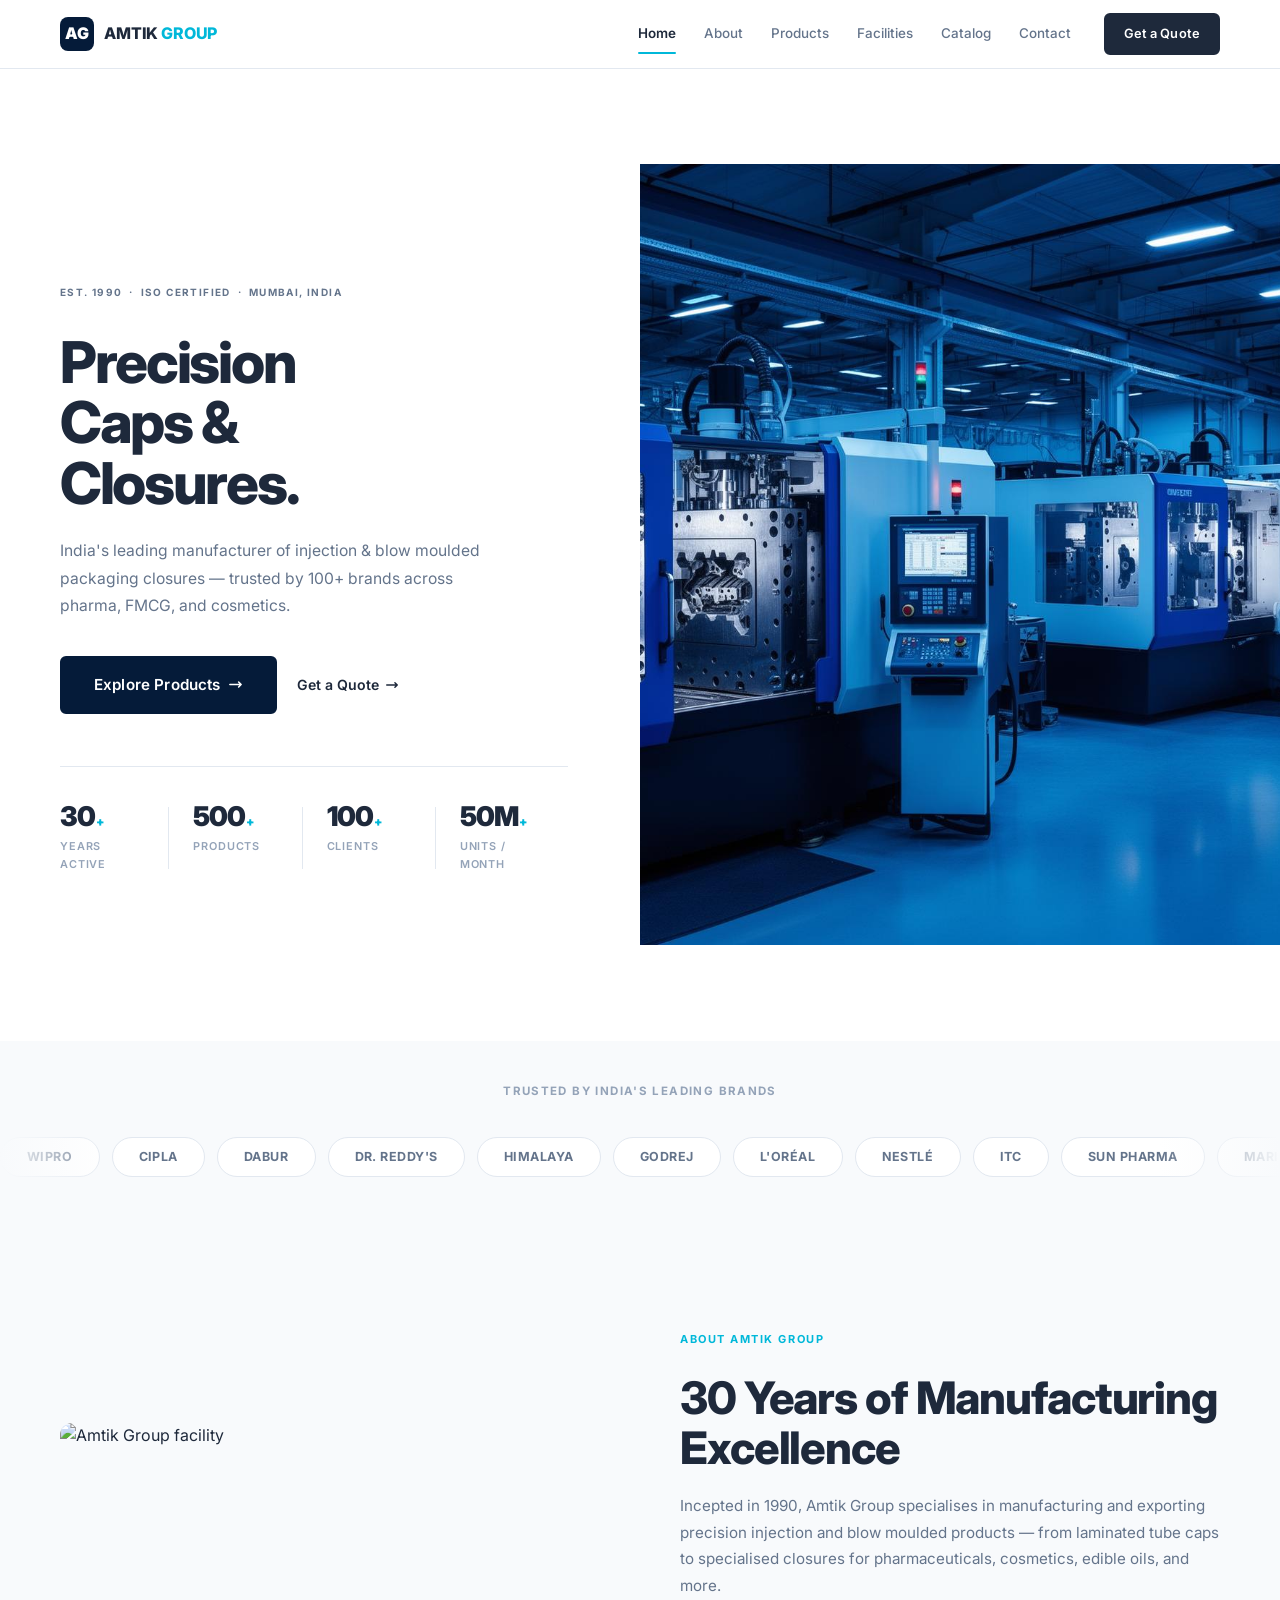
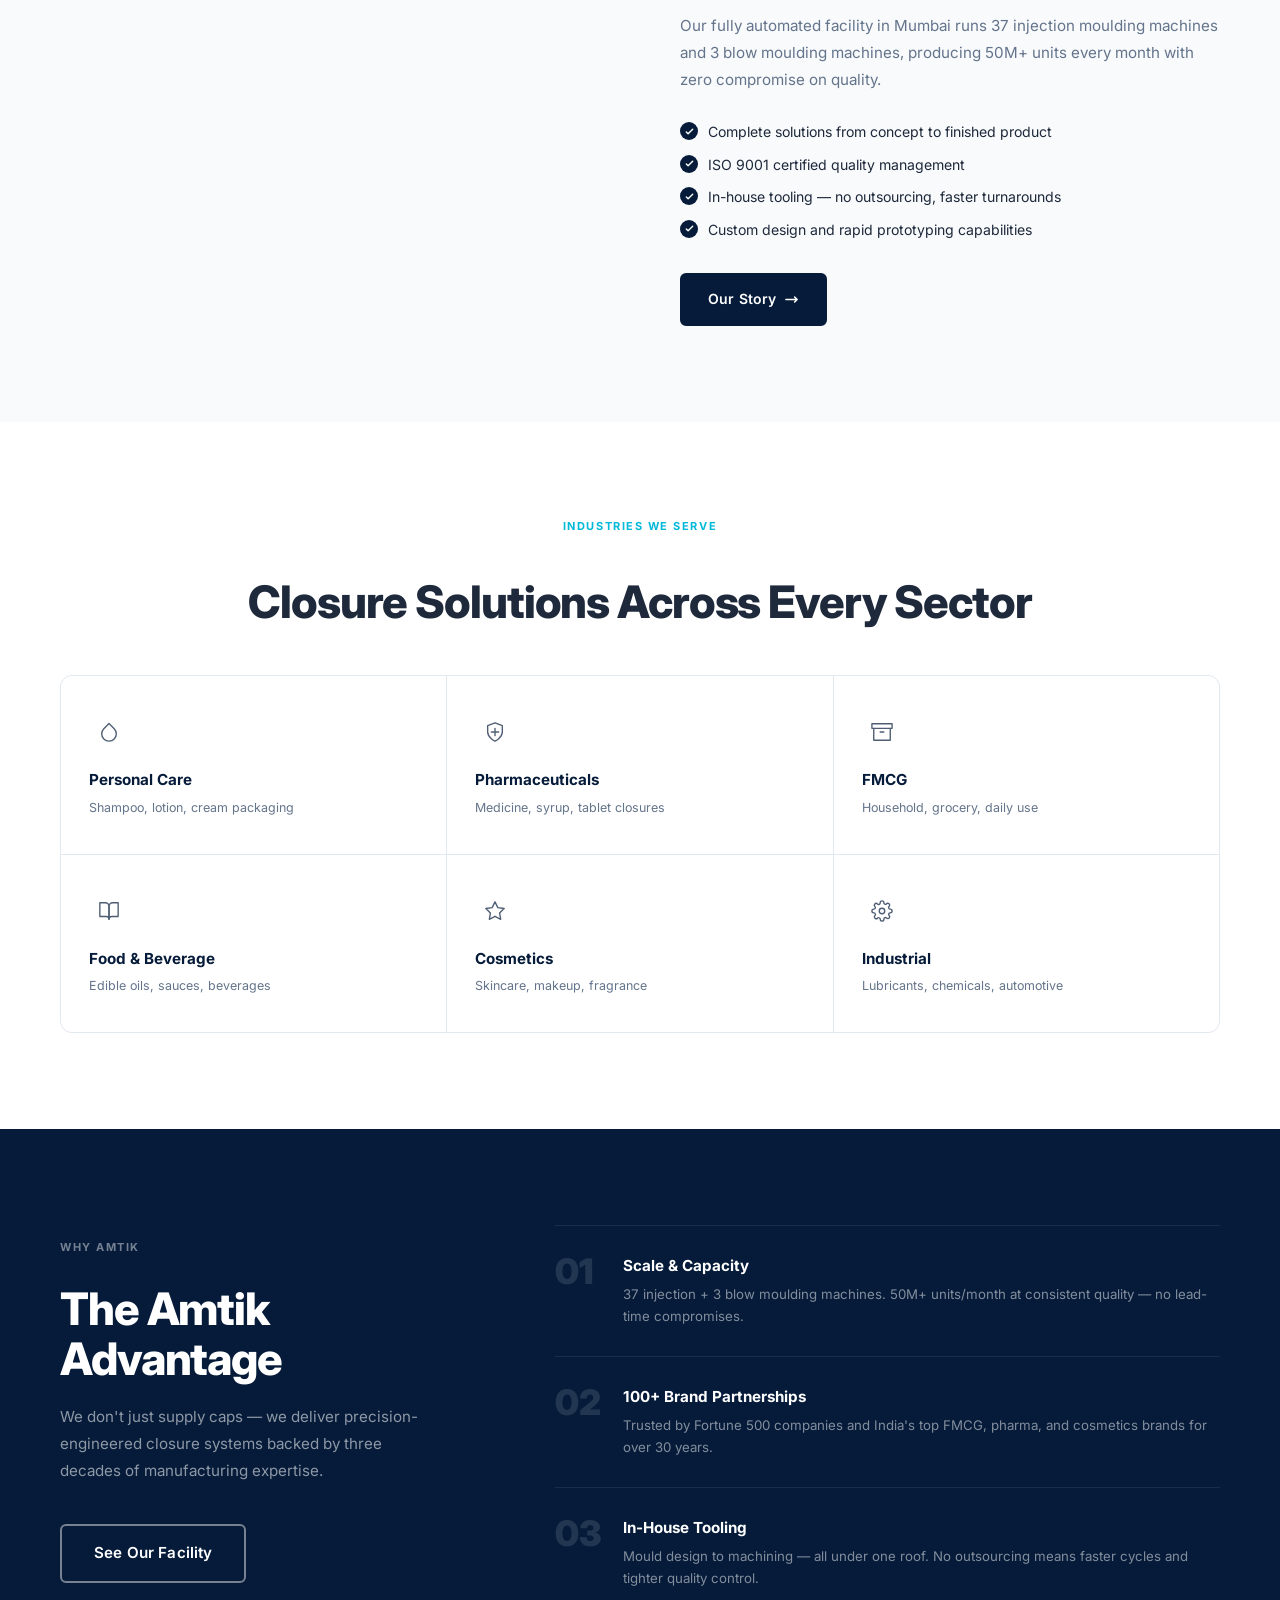
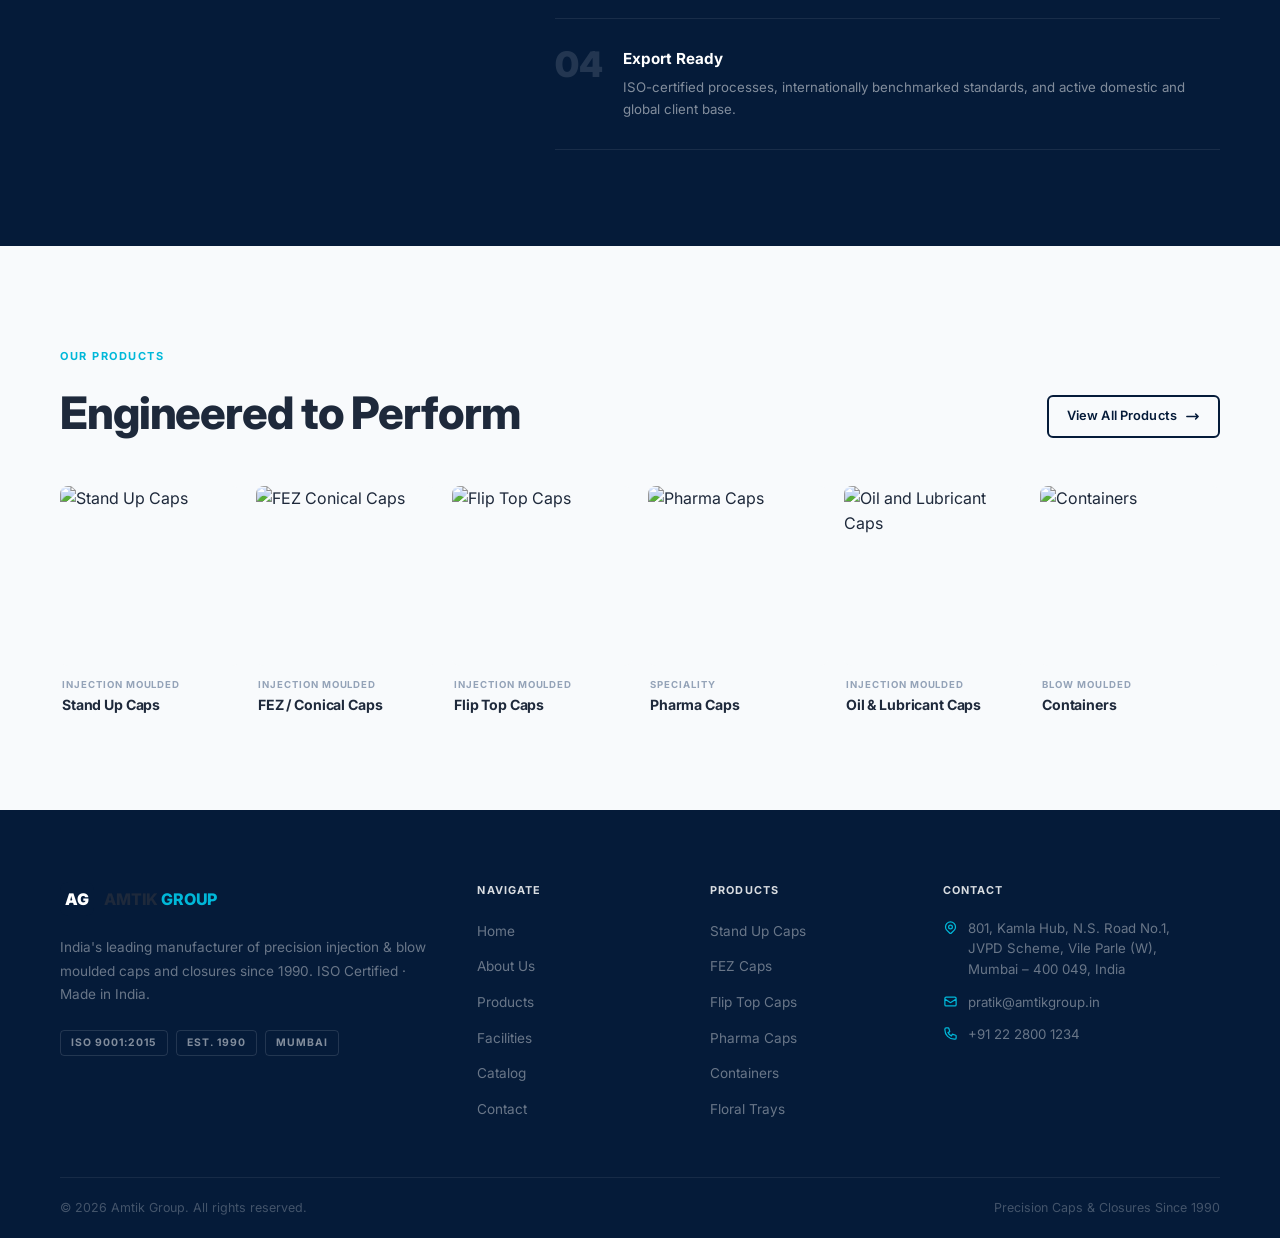
==== commit ef28cd82: "Fix hero white band, zero stats, logo marquee, products strip, industry icons - Hero: pin text to to" ====
--- a/index.html
+++ b/index.html
@@ -61,109 +61,39 @@
     </div>
     <div class="marquee-wrap" style="margin-top:28px;">
       <div class="marquee-track">
-        <div class="brand-logo-card"><img src="https://logo.clearbit.com/wipro.com" alt="Wipro" loading="lazy" onerror="this.style.display='none';this.nextElementSibling.style.display='block'"><span class="brand-fallback">Wipro</span></div>
-        <div class="brand-logo-card"><img src="https://logo.clearbit.com/cipla.com" alt="Cipla" loading="lazy" onerror="this.style.display='none';this.nextElementSibling.style.display='block'"><span class="brand-fallback">Cipla</span></div>
-        <div class="brand-logo-card"><img src="https://logo.clearbit.com/dabur.com" alt="Dabur" loading="lazy" onerror="this.style.display='none';this.nextElementSibling.style.display='block'"><span class="brand-fallback">Dabur</span></div>
-        <div class="brand-logo-card"><img src="https://logo.clearbit.com/drreddys.com" alt="Dr. Reddy's" loading="lazy" onerror="this.style.display='none';this.nextElementSibling.style.display='block'"><span class="brand-fallback">Dr. Reddy's</span></div>
-        <div class="brand-logo-card"><img src="https://logo.clearbit.com/himalayawellness.com" alt="Himalaya" loading="lazy" onerror="this.style.display='none';this.nextElementSibling.style.display='block'"><span class="brand-fallback">Himalaya</span></div>
-        <div class="brand-logo-card"><img src="https://logo.clearbit.com/godrej.com" alt="Godrej" loading="lazy" onerror="this.style.display='none';this.nextElementSibling.style.display='block'"><span class="brand-fallback">Godrej</span></div>
-        <div class="brand-logo-card"><img src="https://logo.clearbit.com/loreal.com" alt="L'Oréal" loading="lazy" onerror="this.style.display='none';this.nextElementSibling.style.display='block'"><span class="brand-fallback">L'Oréal</span></div>
-        <div class="brand-logo-card"><img src="https://logo.clearbit.com/nestle.com" alt="Nestlé" loading="lazy" onerror="this.style.display='none';this.nextElementSibling.style.display='block'"><span class="brand-fallback">Nestlé</span></div>
-        <div class="brand-logo-card"><img src="https://logo.clearbit.com/itcportal.com" alt="ITC" loading="lazy" onerror="this.style.display='none';this.nextElementSibling.style.display='block'"><span class="brand-fallback">ITC</span></div>
-        <div class="brand-logo-card"><img src="https://logo.clearbit.com/jnj.com" alt="J&amp;J" loading="lazy" onerror="this.style.display='none';this.nextElementSibling.style.display='block'"><span class="brand-fallback">J&amp;J</span></div>
-        <div class="brand-logo-card"><img src="https://logo.clearbit.com/sunpharma.com" alt="Sun Pharma" loading="lazy" onerror="this.style.display='none';this.nextElementSibling.style.display='block'"><span class="brand-fallback">Sun Pharma</span></div>
-        <div class="brand-logo-card"><img src="https://logo.clearbit.com/amway.com" alt="Amway" loading="lazy" onerror="this.style.display='none';this.nextElementSibling.style.display='block'"><span class="brand-fallback">Amway</span></div>
+        <span class="brand-name-pill">Wipro</span>
+        <span class="brand-name-pill">Cipla</span>
+        <span class="brand-name-pill">Dabur</span>
+        <span class="brand-name-pill">Dr. Reddy's</span>
+        <span class="brand-name-pill">Himalaya</span>
+        <span class="brand-name-pill">Godrej</span>
+        <span class="brand-name-pill">L'Oréal</span>
+        <span class="brand-name-pill">Nestlé</span>
+        <span class="brand-name-pill">ITC</span>
+        <span class="brand-name-pill">Sun Pharma</span>
+        <span class="brand-name-pill">Marico</span>
+        <span class="brand-name-pill">Amway</span>
+        <span class="brand-name-pill">HUL</span>
+        <span class="brand-name-pill">Emami</span>
+        <span class="brand-name-pill">Glenmark</span>
+        <span class="brand-name-pill">CavinKare</span>
         <!-- duplicate for seamless loop -->
-        <div class="brand-logo-card"><img src="https://logo.clearbit.com/wipro.com" alt="Wipro" loading="lazy" onerror="this.style.display='none';this.nextElementSibling.style.display='block'"><span class="brand-fallback">Wipro</span></div>
-        <div class="brand-logo-card"><img src="https://logo.clearbit.com/cipla.com" alt="Cipla" loading="lazy" onerror="this.style.display='none';this.nextElementSibling.style.display='block'"><span class="brand-fallback">Cipla</span></div>
-        <div class="brand-logo-card"><img src="https://logo.clearbit.com/dabur.com" alt="Dabur" loading="lazy" onerror="this.style.display='none';this.nextElementSibling.style.display='block'"><span class="brand-fallback">Dabur</span></div>
-        <div class="brand-logo-card"><img src="https://logo.clearbit.com/drreddys.com" alt="Dr. Reddy's" loading="lazy" onerror="this.style.display='none';this.nextElementSibling.style.display='block'"><span class="brand-fallback">Dr. Reddy's</span></div>
-        <div class="brand-logo-card"><img src="https://logo.clearbit.com/himalayawellness.com" alt="Himalaya" loading="lazy" onerror="this.style.display='none';this.nextElementSibling.style.display='block'"><span class="brand-fallback">Himalaya</span></div>
-        <div class="brand-logo-card"><img src="https://logo.clearbit.com/godrej.com" alt="Godrej" loading="lazy" onerror="this.style.display='none';this.nextElementSibling.style.display='block'"><span class="brand-fallback">Godrej</span></div>
-        <div class="brand-logo-card"><img src="https://logo.clearbit.com/loreal.com" alt="L'Oréal" loading="lazy" onerror="this.style.display='none';this.nextElementSibling.style.display='block'"><span class="brand-fallback">L'Oréal</span></div>
-        <div class="brand-logo-card"><img src="https://logo.clearbit.com/nestle.com" alt="Nestlé" loading="lazy" onerror="this.style.display='none';this.nextElementSibling.style.display='block'"><span class="brand-fallback">Nestlé</span></div>
-        <div class="brand-logo-card"><img src="https://logo.clearbit.com/itcportal.com" alt="ITC" loading="lazy" onerror="this.style.display='none';this.nextElementSibling.style.display='block'"><span class="brand-fallback">ITC</span></div>
-        <div class="brand-logo-card"><img src="https://logo.clearbit.com/jnj.com" alt="J&amp;J" loading="lazy" onerror="this.style.display='none';this.nextElementSibling.style.display='block'"><span class="brand-fallback">J&amp;J</span></div>
-        <div class="brand-logo-card"><img src="https://logo.clearbit.com/sunpharma.com" alt="Sun Pharma" loading="lazy" onerror="this.style.display='none';this.nextElementSibling.style.display='block'"><span class="brand-fallback">Sun Pharma</span></div>
-        <div class="brand-logo-card"><img src="https://logo.clearbit.com/amway.com" alt="Amway" loading="lazy" onerror="this.style.display='none';this.nextElementSibling.style.display='block'"><span class="brand-fallback">Amway</span></div>
-      </div>
-    </div>
-  </section>
-
-  <!-- ── PRODUCTS ── -->
-  <section class="pm-section pm-section-white">
-    <div class="container">
-      <div class="pm-section-head">
-        <div>
-          <span class="eyebrow">Products</span>
-          <h2>Engineered to Perform</h2>
-        </div>
-        <a href="products.html" class="btn btn-outline-dark btn-sm">
-          View All Products
-          <svg xmlns="http://www.w3.org/2000/svg" fill="none" viewBox="0 0 24 24" stroke="currentColor" stroke-width="2.5"><path stroke-linecap="round" stroke-linejoin="round" d="M17 8l4 4m0 0l-4 4m4-4H3"/></svg>
-        </a>
-      </div>
-      <div class="pm-prod-grid" data-reveal>
-        <a href="products.html" class="pm-prod-card">
-          <div class="pm-prod-img">
-            <img src="https://images.unsplash.com/photo-1558618666-fcd25c85cd64?auto=format&fit=crop&w=600&q=80" alt="Stand Up Caps" loading="lazy">
-          </div>
-          <div class="pm-prod-body">
-            <div class="pm-prod-cat">Injection Moulded</div>
-            <div class="pm-prod-name">Stand Up Caps</div>
-            <div class="pm-prod-apps">Toothpaste · Cosmetics · Personal Care</div>
-          </div>
-        </a>
-        <a href="products.html" class="pm-prod-card">
-          <div class="pm-prod-img">
-            <img src="https://images.unsplash.com/photo-1616118132534-381148898bb4?auto=format&fit=crop&w=600&q=80" alt="FEZ Conical Caps" loading="lazy">
-          </div>
-          <div class="pm-prod-body">
-            <div class="pm-prod-cat">Injection Moulded</div>
-            <div class="pm-prod-name">FEZ / Conical Caps</div>
-            <div class="pm-prod-apps">Laminated Tubes · Pharma · Cosmetics</div>
-          </div>
-        </a>
-        <a href="products.html" class="pm-prod-card">
-          <div class="pm-prod-img">
-            <img src="https://images.unsplash.com/photo-1637730177972-0bb1d3a05c43?auto=format&fit=crop&w=600&q=80" alt="Flip Top Caps" loading="lazy">
-          </div>
-          <div class="pm-prod-body">
-            <div class="pm-prod-cat">Injection Moulded</div>
-            <div class="pm-prod-name">Flip Top Caps</div>
-            <div class="pm-prod-apps">Shampoo · Lotion · Sauces</div>
-          </div>
-        </a>
-        <a href="products.html" class="pm-prod-card">
-          <div class="pm-prod-img">
-            <img src="https://images.unsplash.com/photo-1584308666744-24d5c474f2ae?auto=format&fit=crop&w=600&q=80" alt="Pharma Caps" loading="lazy">
-          </div>
-          <div class="pm-prod-body">
-            <div class="pm-prod-cat">Speciality</div>
-            <div class="pm-prod-name">Pharma Caps</div>
-            <div class="pm-prod-apps">Medicine · Syrup · Tablet Packs</div>
-          </div>
-        </a>
-        <a href="products.html" class="pm-prod-card">
-          <div class="pm-prod-img">
-            <img src="https://images.unsplash.com/photo-1600104276747-bd96bc371b37?auto=format&fit=crop&w=600&q=80" alt="Oil and Lubricant Caps" loading="lazy">
-          </div>
-          <div class="pm-prod-body">
-            <div class="pm-prod-cat">Injection Moulded</div>
-            <div class="pm-prod-name">Oil &amp; Lubricant Caps</div>
-            <div class="pm-prod-apps">Edible Oils · Lubricants · Automotive</div>
-          </div>
-        </a>
-        <a href="products.html" class="pm-prod-card">
-          <div class="pm-prod-img">
-            <img src="https://images.unsplash.com/photo-1568702846914-96b305d2aaeb?auto=format&fit=crop&w=600&q=80" alt="Containers" loading="lazy">
-          </div>
-          <div class="pm-prod-body">
-            <div class="pm-prod-cat">Blow Moulded</div>
-            <div class="pm-prod-name">Containers</div>
-            <div class="pm-prod-apps">Chemical · Food · Industrial</div>
-          </div>
-        </a>
+        <span class="brand-name-pill">Wipro</span>
+        <span class="brand-name-pill">Cipla</span>
+        <span class="brand-name-pill">Dabur</span>
+        <span class="brand-name-pill">Dr. Reddy's</span>
+        <span class="brand-name-pill">Himalaya</span>
+        <span class="brand-name-pill">Godrej</span>
+        <span class="brand-name-pill">L'Oréal</span>
+        <span class="brand-name-pill">Nestlé</span>
+        <span class="brand-name-pill">ITC</span>
+        <span class="brand-name-pill">Sun Pharma</span>
+        <span class="brand-name-pill">Marico</span>
+        <span class="brand-name-pill">Amway</span>
+        <span class="brand-name-pill">HUL</span>
+        <span class="brand-name-pill">Emami</span>
+        <span class="brand-name-pill">Glenmark</span>
+        <span class="brand-name-pill">CavinKare</span>
       </div>
     </div>
   </section>
@@ -203,36 +133,72 @@
         <h2>Closure Solutions Across Every Sector</h2>
       </div>
       <div class="pm-ind-grid" data-reveal>
-        <div class="pm-ind-card">
-          <div class="pm-ind-icon">🧴</div>
+
+        <div class="pm-ind-card">
+          <div class="pm-ind-icon">
+            <svg viewBox="0 0 24 24" fill="none" stroke="currentColor" stroke-width="1.5" stroke-linecap="round" stroke-linejoin="round">
+              <path d="M12 2.69l5.66 5.66a8 8 0 11-11.31 0z"/>
+            </svg>
+          </div>
           <div class="pm-ind-name">Personal Care</div>
           <div class="pm-ind-eg">Shampoo, lotion, cream packaging</div>
         </div>
-        <div class="pm-ind-card">
-          <div class="pm-ind-icon">💊</div>
+
+        <div class="pm-ind-card">
+          <div class="pm-ind-icon">
+            <svg viewBox="0 0 24 24" fill="none" stroke="currentColor" stroke-width="1.5" stroke-linecap="round" stroke-linejoin="round">
+              <path d="M12 22s8-4 8-10V5l-8-3-8 3v7c0 6 8 10 8 10z"/>
+              <path d="M12 8v8M8 12h8"/>
+            </svg>
+          </div>
           <div class="pm-ind-name">Pharmaceuticals</div>
           <div class="pm-ind-eg">Medicine, syrup, tablet closures</div>
         </div>
-        <div class="pm-ind-card">
-          <div class="pm-ind-icon">🛒</div>
+
+        <div class="pm-ind-card">
+          <div class="pm-ind-icon">
+            <svg viewBox="0 0 24 24" fill="none" stroke="currentColor" stroke-width="1.5" stroke-linecap="round" stroke-linejoin="round">
+              <polyline points="21 8 21 21 3 21 3 8"/>
+              <rect x="1" y="3" width="22" height="5"/>
+              <line x1="10" y1="12" x2="14" y2="12"/>
+            </svg>
+          </div>
           <div class="pm-ind-name">FMCG</div>
           <div class="pm-ind-eg">Household, grocery, daily use</div>
         </div>
-        <div class="pm-ind-card">
-          <div class="pm-ind-icon">🍲</div>
+
+        <div class="pm-ind-card">
+          <div class="pm-ind-icon">
+            <svg viewBox="0 0 24 24" fill="none" stroke="currentColor" stroke-width="1.5" stroke-linecap="round" stroke-linejoin="round">
+              <path d="M2 3h6a4 4 0 014 4v14a3 3 0 00-3-3H2z"/>
+              <path d="M22 3h-6a4 4 0 00-4 4v14a3 3 0 013-3h7z"/>
+            </svg>
+          </div>
           <div class="pm-ind-name">Food &amp; Beverage</div>
           <div class="pm-ind-eg">Edible oils, sauces, beverages</div>
         </div>
-        <div class="pm-ind-card">
-          <div class="pm-ind-icon">✨</div>
+
+        <div class="pm-ind-card">
+          <div class="pm-ind-icon">
+            <svg viewBox="0 0 24 24" fill="none" stroke="currentColor" stroke-width="1.5" stroke-linecap="round" stroke-linejoin="round">
+              <polygon points="12 2 15.09 8.26 22 9.27 17 14.14 18.18 21.02 12 17.77 5.82 21.02 7 14.14 2 9.27 8.91 8.26 12 2"/>
+            </svg>
+          </div>
           <div class="pm-ind-name">Cosmetics</div>
           <div class="pm-ind-eg">Skincare, makeup, fragrance</div>
         </div>
-        <div class="pm-ind-card">
-          <div class="pm-ind-icon">🏭</div>
+
+        <div class="pm-ind-card">
+          <div class="pm-ind-icon">
+            <svg viewBox="0 0 24 24" fill="none" stroke="currentColor" stroke-width="1.5" stroke-linecap="round" stroke-linejoin="round">
+              <circle cx="12" cy="12" r="3"/>
+              <path d="M19.4 15a1.65 1.65 0 00.33 1.82l.06.06a2 2 0 010 2.83 2 2 0 01-2.83 0l-.06-.06a1.65 1.65 0 00-1.82-.33 1.65 1.65 0 00-1 1.51V21a2 2 0 01-4 0v-.09A1.65 1.65 0 009 19.4a1.65 1.65 0 00-1.82.33l-.06.06a2 2 0 01-2.83-2.83l.06-.06A1.65 1.65 0 004.68 15a1.65 1.65 0 00-1.51-1H3a2 2 0 010-4h.09A1.65 1.65 0 004.6 9a1.65 1.65 0 00-.33-1.82l-.06-.06a2 2 0 012.83-2.83l.06.06A1.65 1.65 0 009 4.68a1.65 1.65 0 001-1.51V3a2 2 0 014 0v.09a1.65 1.65 0 001 1.51 1.65 1.65 0 001.82-.33l.06-.06a2 2 0 012.83 2.83l-.06.06A1.65 1.65 0 0019.4 9a1.65 1.65 0 001.51 1H21a2 2 0 010 4h-.09a1.65 1.65 0 00-1.51 1z"/>
+            </svg>
+          </div>
           <div class="pm-ind-name">Industrial</div>
           <div class="pm-ind-eg">Lubricants, chemicals, automotive</div>
         </div>
+
       </div>
     </div>
   </section>
@@ -281,6 +247,78 @@
     </div>
   </section>
 
+  <!-- ── PRODUCTS STRIP (last section above footer) ── -->
+  <section class="pm-section pm-section-warm">
+    <div class="container">
+      <div class="pm-section-head">
+        <div>
+          <span class="eyebrow">Our Products</span>
+          <h2>Engineered to Perform</h2>
+        </div>
+        <a href="products.html" class="btn btn-outline-dark btn-sm">
+          View All Products
+          <svg xmlns="http://www.w3.org/2000/svg" fill="none" viewBox="0 0 24 24" stroke="currentColor" stroke-width="2.5"><path stroke-linecap="round" stroke-linejoin="round" d="M17 8l4 4m0 0l-4 4m4-4H3"/></svg>
+        </a>
+      </div>
+      <div class="pm-prod-strip" data-reveal>
+        <a href="products.html" class="pm-strip-card">
+          <div class="pm-strip-img">
+            <img src="https://images.unsplash.com/photo-1558618666-fcd25c85cd64?auto=format&fit=crop&w=400&q=80" alt="Stand Up Caps" loading="lazy">
+          </div>
+          <div class="pm-strip-body">
+            <div class="pm-strip-cat">Injection Moulded</div>
+            <div class="pm-strip-name">Stand Up Caps</div>
+          </div>
+        </a>
+        <a href="products.html" class="pm-strip-card">
+          <div class="pm-strip-img">
+            <img src="https://images.unsplash.com/photo-1616118132534-381148898bb4?auto=format&fit=crop&w=400&q=80" alt="FEZ Conical Caps" loading="lazy">
+          </div>
+          <div class="pm-strip-body">
+            <div class="pm-strip-cat">Injection Moulded</div>
+            <div class="pm-strip-name">FEZ / Conical Caps</div>
+          </div>
+        </a>
+        <a href="products.html" class="pm-strip-card">
+          <div class="pm-strip-img">
+            <img src="https://images.unsplash.com/photo-1637730177972-0bb1d3a05c43?auto=format&fit=crop&w=400&q=80" alt="Flip Top Caps" loading="lazy">
+          </div>
+          <div class="pm-strip-body">
+            <div class="pm-strip-cat">Injection Moulded</div>
+            <div class="pm-strip-name">Flip Top Caps</div>
+          </div>
+        </a>
+        <a href="products.html" class="pm-strip-card">
+          <div class="pm-strip-img">
+            <img src="https://images.unsplash.com/photo-1584308666744-24d5c474f2ae?auto=format&fit=crop&w=400&q=80" alt="Pharma Caps" loading="lazy">
+          </div>
+          <div class="pm-strip-body">
+            <div class="pm-strip-cat">Speciality</div>
+            <div class="pm-strip-name">Pharma Caps</div>
+          </div>
+        </a>
+        <a href="products.html" class="pm-strip-card">
+          <div class="pm-strip-img">
+            <img src="https://images.unsplash.com/photo-1600104276747-bd96bc371b37?auto=format&fit=crop&w=400&q=80" alt="Oil and Lubricant Caps" loading="lazy">
+          </div>
+          <div class="pm-strip-body">
+            <div class="pm-strip-cat">Injection Moulded</div>
+            <div class="pm-strip-name">Oil &amp; Lubricant Caps</div>
+          </div>
+        </a>
+        <a href="products.html" class="pm-strip-card">
+          <div class="pm-strip-img">
+            <img src="https://images.unsplash.com/photo-1568702846914-96b305d2aaeb?auto=format&fit=crop&w=400&q=80" alt="Containers" loading="lazy">
+          </div>
+          <div class="pm-strip-body">
+            <div class="pm-strip-cat">Blow Moulded</div>
+            <div class="pm-strip-name">Containers</div>
+          </div>
+        </a>
+      </div>
+    </div>
+  </section>
+
   <div id="footer-mount"></div>
   <script src="components.js"></script>
   <script src="main.js"></script>
--- a/style.css
+++ b/style.css
@@ -518,7 +518,7 @@
 }
 .hero-pm-text {
   background: #fff; display: flex; flex-direction: column;
-  justify-content: center; padding: 72px 72px 72px 60px;
+  justify-content: flex-start; padding: 120px 72px 72px 60px;
 }
 .hero-pm-text .eyebrow { color: var(--muted); font-size: 10px; }
 .hero-pm-text h1 {
@@ -574,16 +574,15 @@
 .pm-section-head.center { flex-direction: column; align-items: center; text-align: center; }
 .pm-section-head h2 { margin-top: 8px; }
 
-/* PM product grid */
-.pm-prod-grid { display: grid; grid-template-columns: repeat(3,1fr); gap: 28px; }
-.pm-prod-card { display: block; cursor: pointer; }
-.pm-prod-card:hover .pm-prod-img img { transform: scale(1.04); }
-.pm-prod-img { aspect-ratio: 4/3; overflow: hidden; border-radius: 10px; background: var(--off); }
-.pm-prod-img img { width: 100%; height: 100%; object-fit: cover; transition: transform .6s var(--ease); }
-.pm-prod-body { padding: 16px 2px 0; }
-.pm-prod-cat { font-size: .65rem; font-weight: 700; letter-spacing: .1em; text-transform: uppercase; color: var(--light); margin-bottom: 5px; }
-.pm-prod-name { font-size: 1rem; font-weight: 700; color: var(--text); margin-bottom: 4px; letter-spacing: -.01em; }
-.pm-prod-apps { font-size: .8rem; color: var(--muted); }
+/* PM product strip — 6 in one row */
+.pm-prod-strip { display: grid; grid-template-columns: repeat(6,1fr); gap: 16px; }
+.pm-strip-card { display: block; text-decoration: none; }
+.pm-strip-card:hover .pm-strip-img img { transform: scale(1.06); }
+.pm-strip-img { aspect-ratio: 1/1; overflow: hidden; border-radius: 8px; background: var(--off); }
+.pm-strip-img img { width: 100%; height: 100%; object-fit: cover; transition: transform .6s var(--ease); }
+.pm-strip-body { padding: 11px 2px 0; }
+.pm-strip-cat { font-size: .6rem; font-weight: 700; letter-spacing: .1em; text-transform: uppercase; color: var(--light); margin-bottom: 4px; }
+.pm-strip-name { font-size: .88rem; font-weight: 700; color: var(--text); letter-spacing: -.01em; line-height: 1.3; }
 
 /* PM about */
 .pm-about-grid { display: grid; grid-template-columns: 1fr 1fr; gap: 80px; align-items: center; }
@@ -601,7 +600,8 @@
 .pm-ind-card::after { content: ''; position: absolute; top: 0; left: 0; right: 0; height: 2px; background: var(--navy); transform: scaleX(0); transition: transform .25s var(--ease); }
 .pm-ind-card:hover { background: var(--off); }
 .pm-ind-card:hover::after { transform: scaleX(1); }
-.pm-ind-icon { font-size: 1.8rem; margin-bottom: 14px; }
+.pm-ind-icon { width: 40px; height: 40px; display: flex; align-items: center; justify-content: center; margin-bottom: 16px; color: var(--navy); opacity: .7; }
+.pm-ind-icon svg { width: 22px; height: 22px; }
 .pm-ind-name { font-size: .95rem; font-weight: 700; color: var(--navy); margin-bottom: 6px; }
 .pm-ind-eg { font-size: .78rem; color: var(--muted); line-height: 1.5; }
 
@@ -706,27 +706,15 @@
 }
 .prod-compact-apps { font-size: .78rem; color: var(--muted); }
 
-/* ─── BRAND LOGO MARQUEE ──────────────────────────────── */
-.brands-section { background: var(--off); padding: 80px 0; overflow: hidden; }
-.brands-marquee-wrap { overflow: hidden; }
-.brands-section .marquee-wrap::before { background: linear-gradient(to right, var(--off), transparent); }
-.brands-section .marquee-wrap::after  { background: linear-gradient(to left, var(--off), transparent); }
-.brand-logo-card {
-  flex-shrink: 0; width: 160px; height: 72px; padding: 12px 20px;
-  background: #fff; border: 1px solid var(--border); border-radius: 8px;
-  display: flex; align-items: center; justify-content: center;
-  transition: all .2s var(--ease);
-}
-.brand-logo-card:hover { border-color: var(--cyan); box-shadow: 0 4px 20px rgba(0,0,0,.08); }
-.brand-logo-card img {
-  max-width: 100%; max-height: 38px; width: auto; height: auto;
-  object-fit: contain; filter: grayscale(1); opacity: .7;
-  transition: filter .2s, opacity .2s;
-}
-.brand-logo-card:hover img { filter: grayscale(0); opacity: 1; }
-.brand-fallback {
-  display: none; font-size: .75rem; font-weight: 700; color: var(--muted); text-align: center;
-}
+/* ─── BRAND NAME MARQUEE ──────────────────────────────── */
+.brand-name-pill {
+  flex-shrink: 0; padding: 9px 26px;
+  background: #fff; border: 1.5px solid var(--border); border-radius: 100px;
+  font-size: .78rem; font-weight: 700; letter-spacing: .04em; text-transform: uppercase;
+  color: var(--muted); white-space: nowrap;
+  transition: border-color .2s, color .2s;
+}
+.brand-name-pill:hover { border-color: var(--navy); color: var(--navy); }
 
 /* ─── RESPONSIVE ──────────────────────────────────────── */
 @media (max-width: 1024px) {
@@ -773,25 +761,24 @@
 /* ─── RESPONSIVE: NEW PM COMPONENTS ─────────────────── */
 @media (max-width: 1100px) {
   .hero-pm { grid-template-columns: 1fr; min-height: auto; }
-  .hero-pm-text { padding: 72px 40px; }
+  .hero-pm-text { padding: 80px 40px 64px; }
   .hero-pm-img { min-height: 380px; }
   .pm-about-grid { grid-template-columns: 1fr; gap: 40px; }
   .pm-why-grid { grid-template-columns: 1fr; gap: 48px; }
-  .pm-prod-grid { grid-template-columns: repeat(2,1fr); gap: 20px; }
+  .pm-prod-strip { grid-template-columns: repeat(3,1fr); gap: 14px; }
   .pm-ind-grid { grid-template-columns: repeat(2,1fr); }
 }
 @media (max-width: 768px) {
-  .hero-pm-text { padding: 56px 24px; }
+  .hero-pm-text { padding: 56px 24px 48px; }
   .hero-pm-text h1 { font-size: 3rem; }
   .hero-pm-stats { flex-wrap: wrap; gap: 0; }
   .hps { flex: 0 0 50%; padding: 16px 0; border-bottom: 1px solid var(--border); }
   .hps:nth-child(odd) { padding-right: 20px; }
   .hps-sep { display: none; }
-  .pm-prod-grid { grid-template-columns: 1fr; }
+  .pm-prod-strip { grid-template-columns: repeat(2,1fr); gap: 12px; }
   .pm-ind-grid { grid-template-columns: 1fr; }
   .pm-why-item { gap: 16px; }
   .nav-links.open .nav-link.active::after { display: none; }
-  .brand-logo-card { width: 130px; height: 62px; }
 }
 
 /* Old responsive */
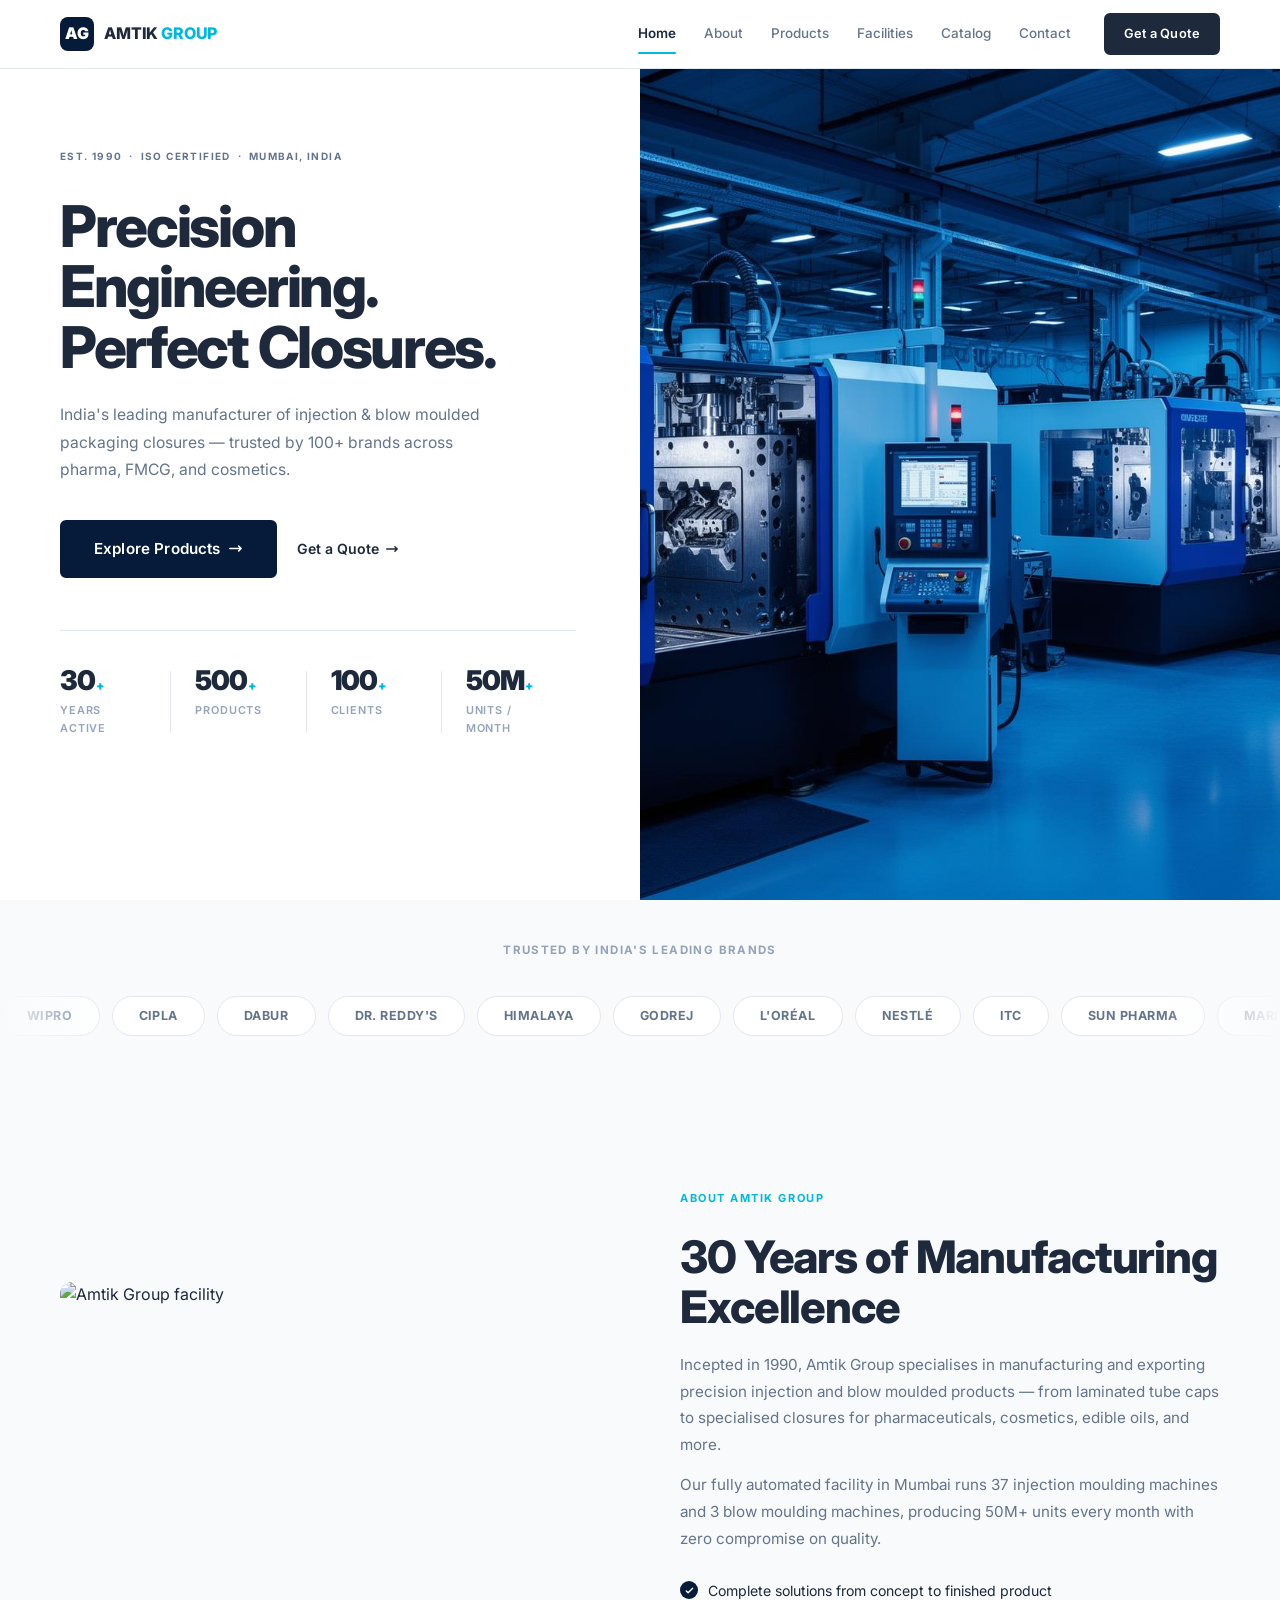
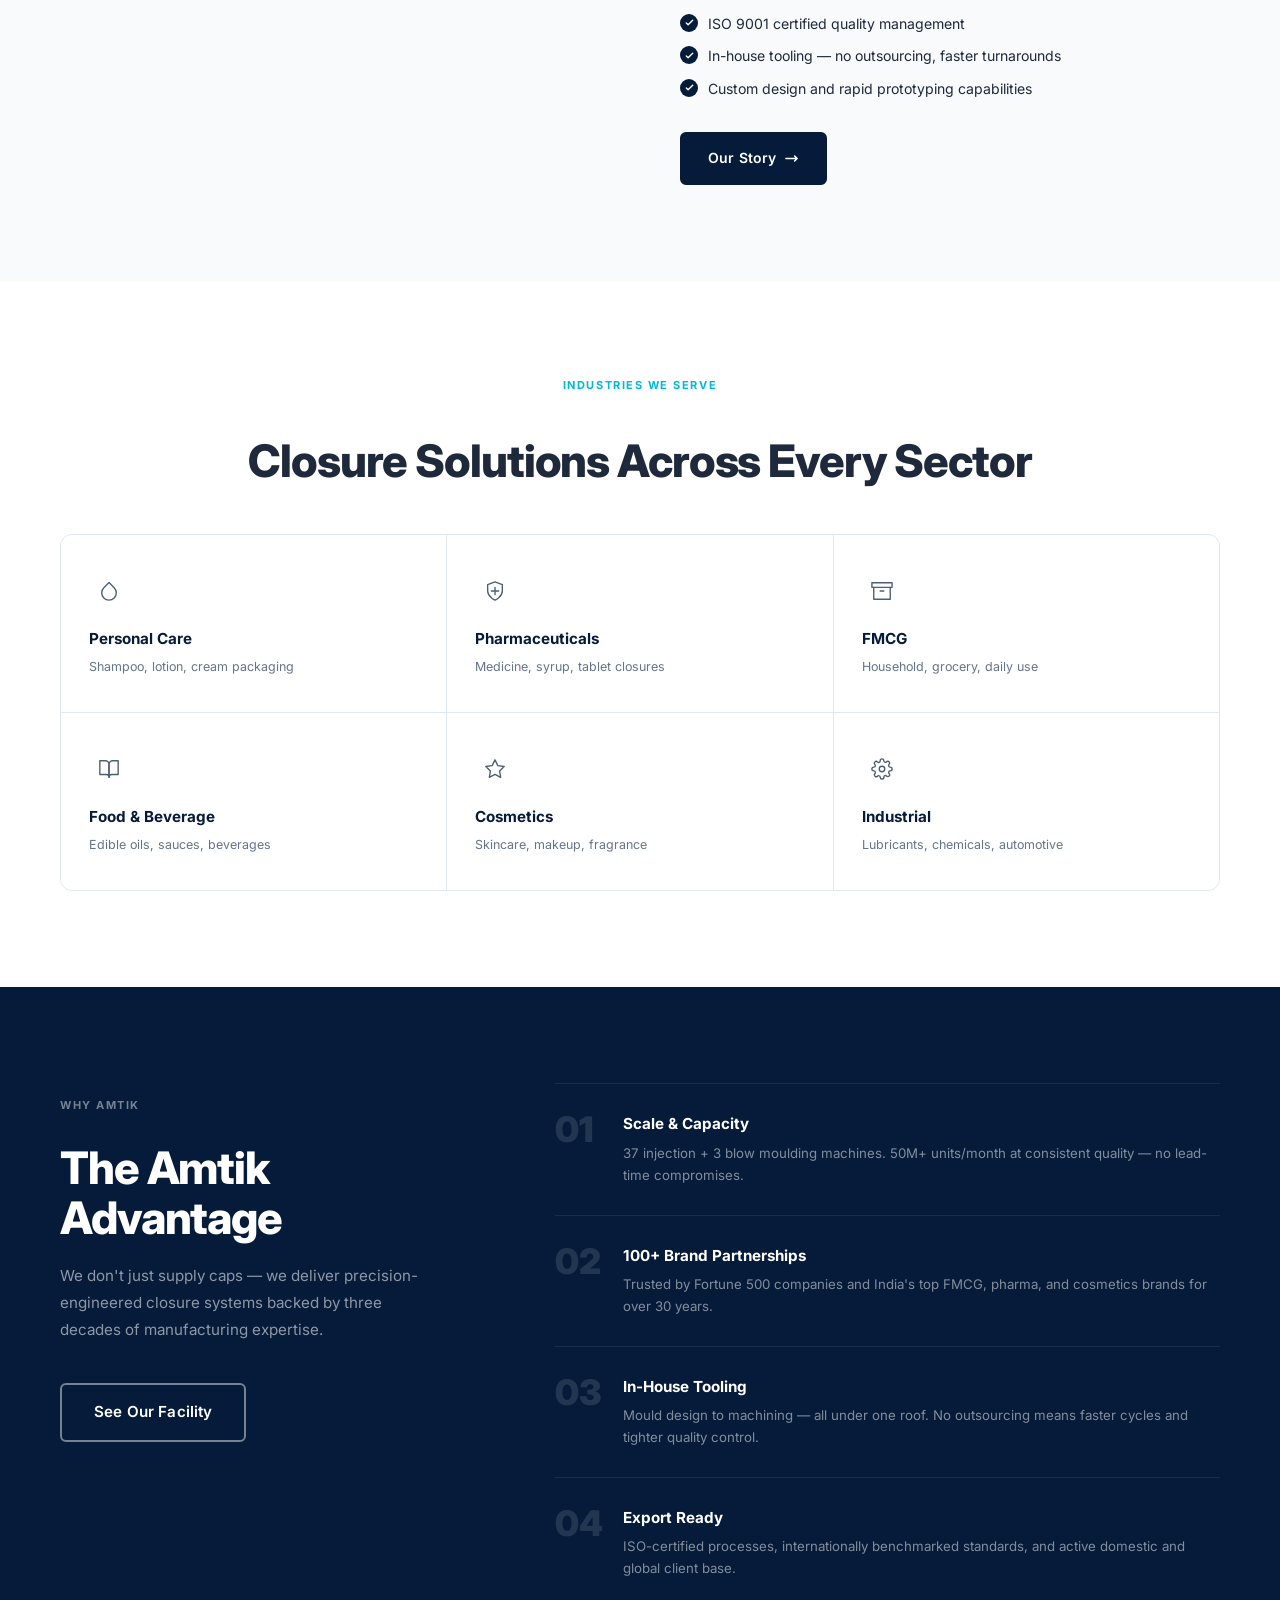
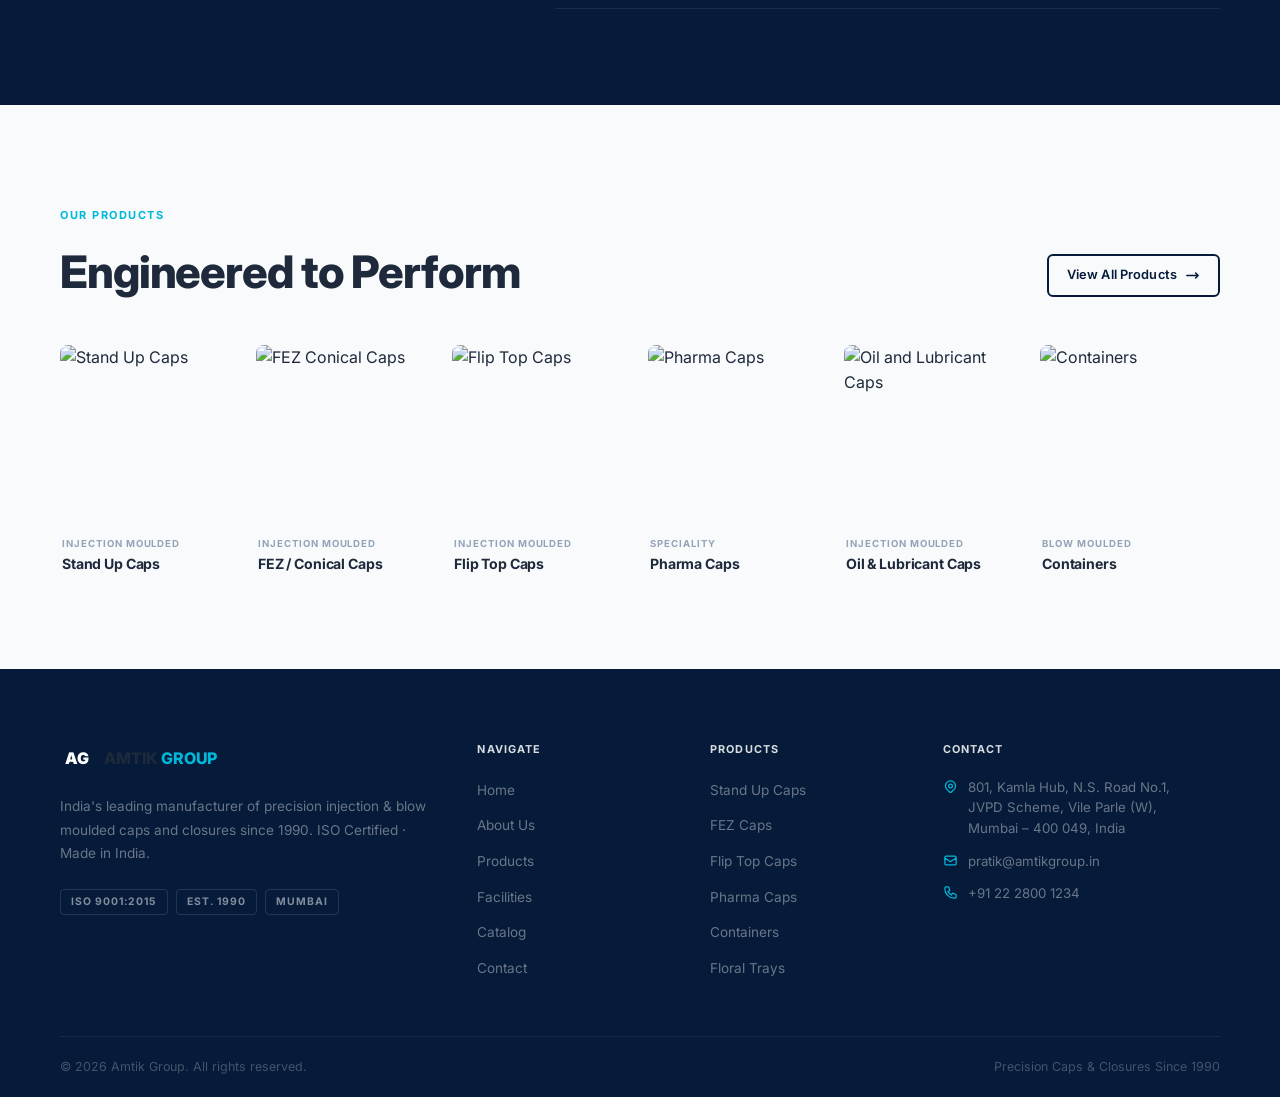
==== commit c7b8fa7c: "Fix hero padding, restore h1 headline, kill double nav CTA - Root cause of white band: global sectio" ====
--- a/index.html
+++ b/index.html
@@ -15,7 +15,7 @@
   <section class="hero-pm">
     <div class="hero-pm-text">
       <span class="eyebrow">Est. 1990 &nbsp;·&nbsp; ISO Certified &nbsp;·&nbsp; Mumbai, India</span>
-      <h1>Precision<br>Caps &amp;<br>Closures.</h1>
+      <h1>Precision<br>Engineering.<br>Perfect Closures.</h1>
       <p class="hero-pm-desc">India's leading manufacturer of injection &amp; blow moulded packaging closures — trusted by 100+ brands across pharma, FMCG, and cosmetics.</p>
       <div class="hero-pm-ctas">
         <a href="products.html" class="btn btn-dark btn-lg">
--- a/style.css
+++ b/style.css
@@ -99,6 +99,7 @@
   height: 2px; background: var(--cyan); border-radius: 2px;
 }
 .btn-nav-cta { background: var(--text); color: #fff; border-color: var(--text); margin-left: 20px; }
+.nav-cta-mobile { display: none !important; }
 .btn-nav-cta:hover { background: var(--navy2); border-color: var(--navy2); transform: translateY(-1px); }
 .nav-cta { flex-shrink: 0; }
 .hamburger { display: none; flex-direction: column; gap: 5px; padding: 6px; margin-left: 12px; }
@@ -120,6 +121,9 @@
 .page-header-inner { position: relative; z-index: 1; }
 .page-header h1 { color: #fff; max-width: 720px; }
 .page-header p { color: rgba(255,255,255,.65); max-width: 600px; margin-top: 16px; font-size: 1.05rem; }
+
+/* Prevent global section padding bleeding into hero/brands */
+.hero-pm, .brands-pm { padding: 0; }
 
 /* ─── HOME HERO ────────────────────────────────────────── */
 .hero {
@@ -518,7 +522,7 @@
 }
 .hero-pm-text {
   background: #fff; display: flex; flex-direction: column;
-  justify-content: flex-start; padding: 120px 72px 72px 60px;
+  justify-content: flex-start; padding: 80px 64px 72px 60px;
 }
 .hero-pm-text .eyebrow { color: var(--muted); font-size: 10px; }
 .hero-pm-text h1 {
